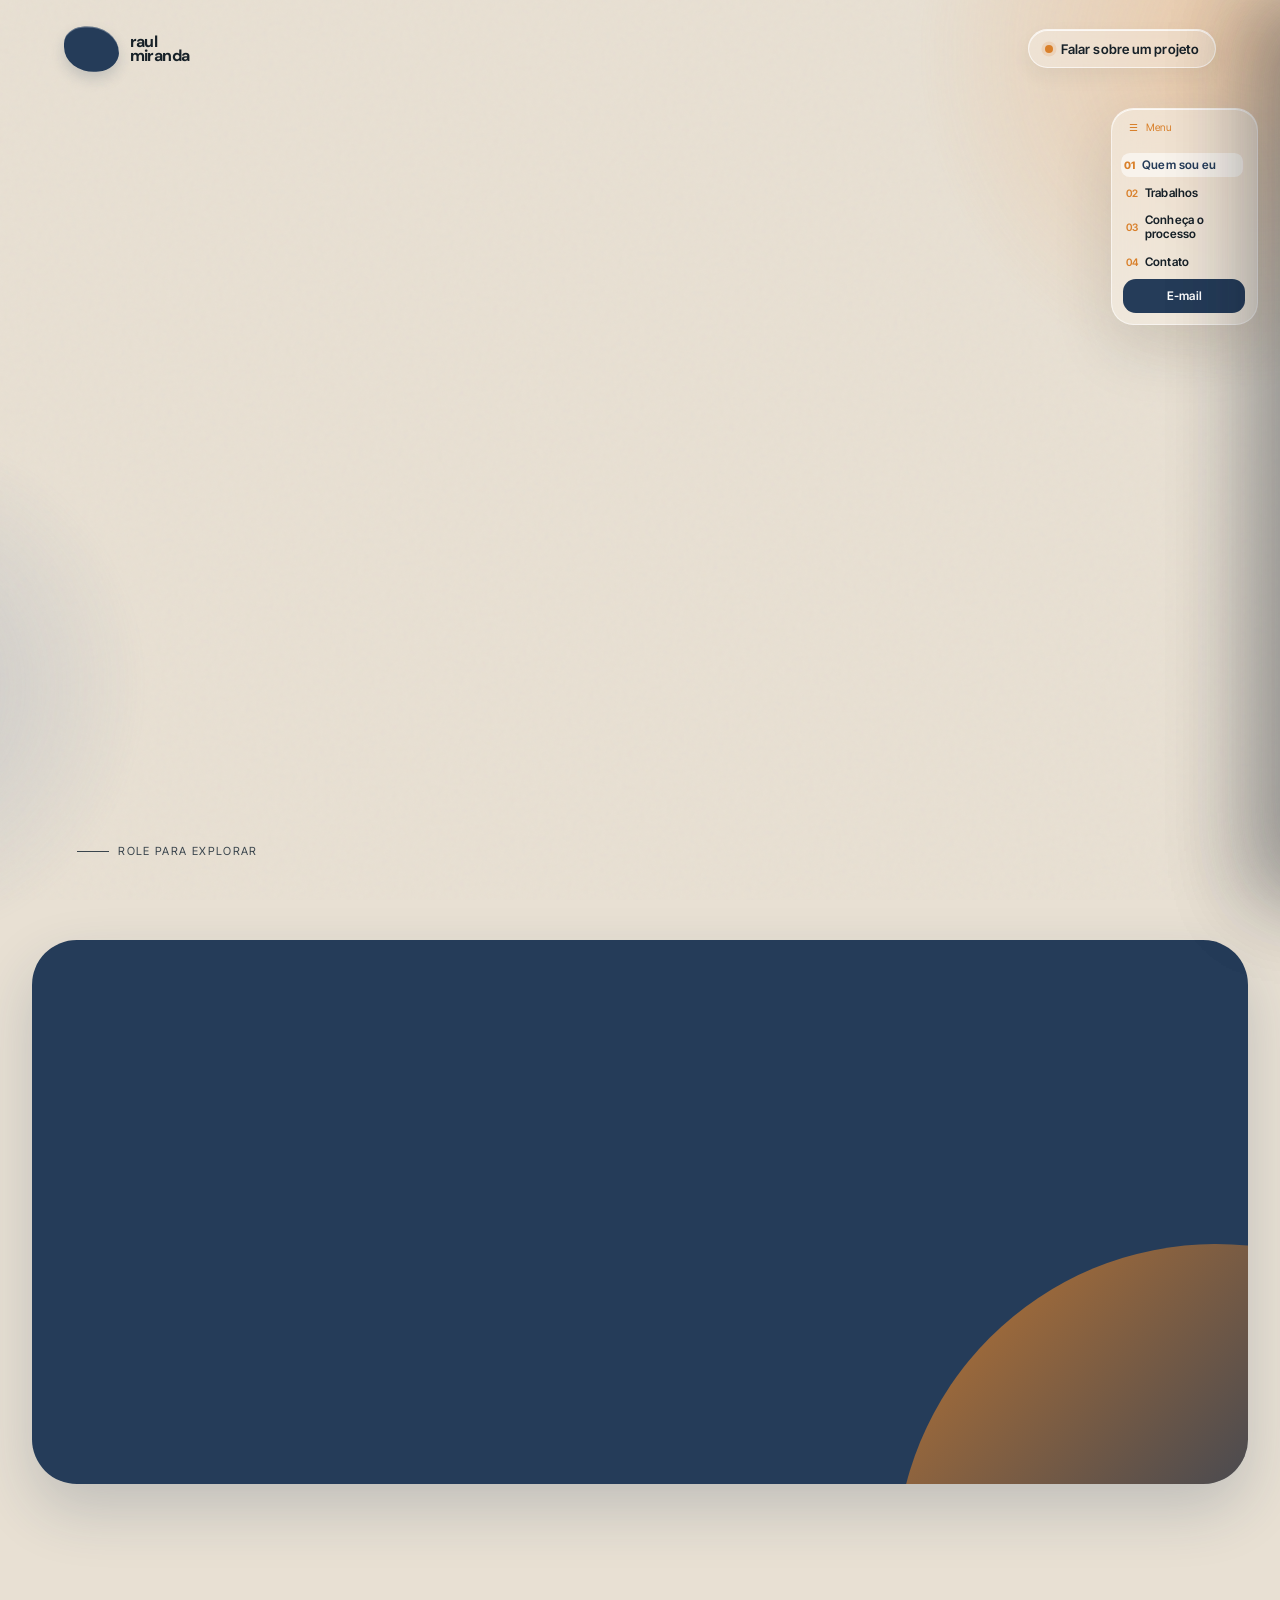
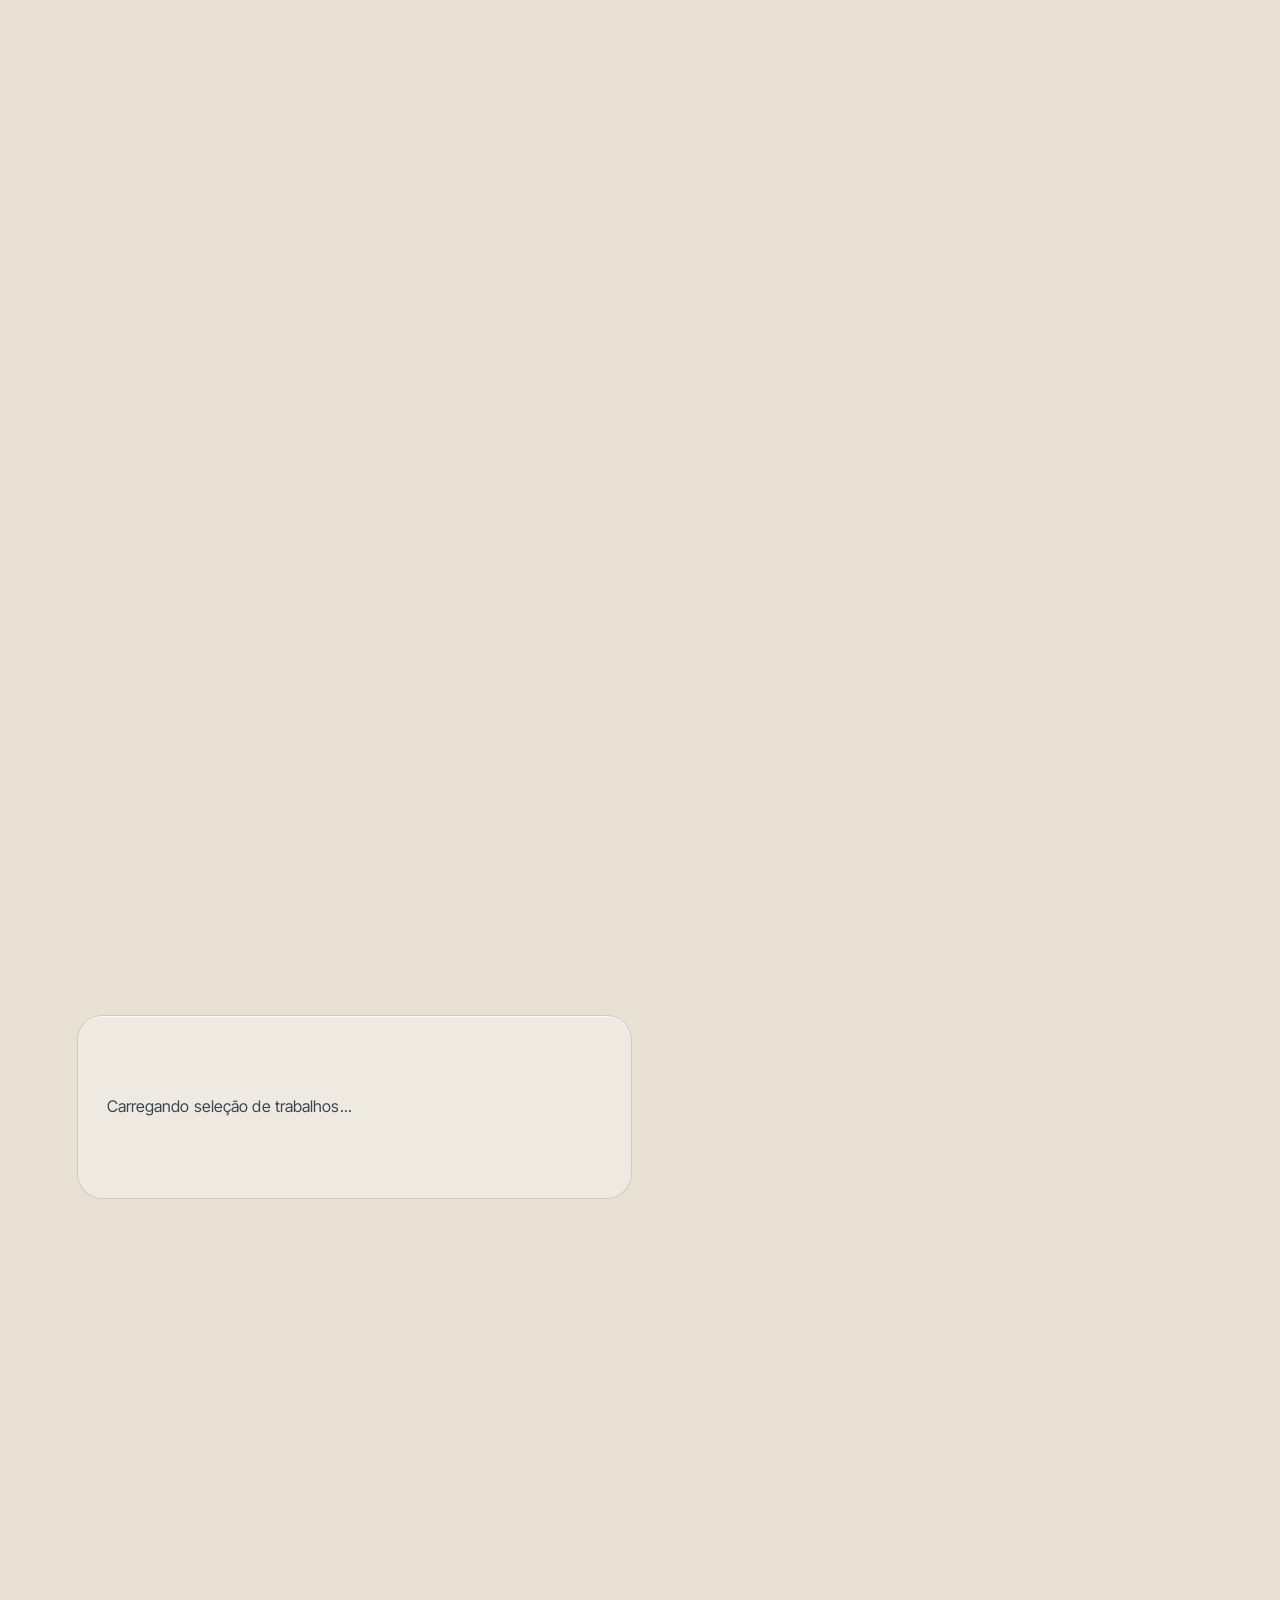
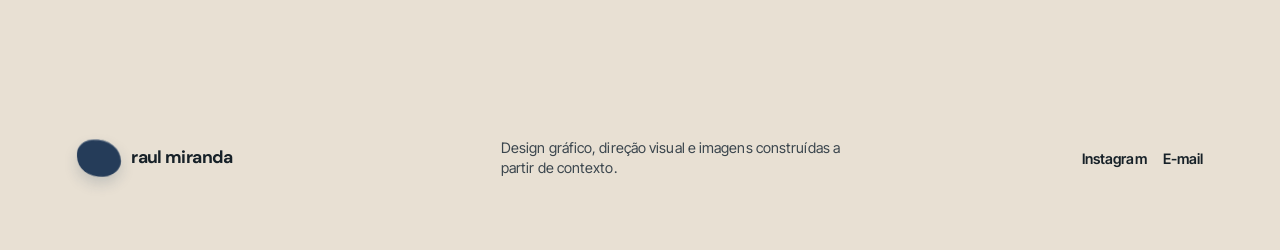
==== index.html @ 68834d2b "you smell it?" ====
<!doctype html>
<html lang="pt-BR">
  <!-- Horizonte Tátil: vidro fosco, assimetria editorial e movimento de câmera suave para aproximar o visitante do processo RMS. -->
  <head>
    <meta charset="UTF-8" />
    <meta name="viewport" content="width=device-width, initial-scale=1.0" />
    <meta name="description" content="Portfólio de Raul Miranda, designer gráfico com foco em direção visual, campanhas, social media e manipulação de imagem." />
    <meta name="theme-color" content="#e6ddcf" />
    <title>Raul Miranda, design que entra no jogo</title>
    <link rel="preconnect" href="https://fonts.googleapis.com" />
    <link rel="preconnect" href="https://fonts.gstatic.com" crossorigin />
    <link href="https://fonts.googleapis.com/css2?family=DM+Sans:opsz,wght@9..40,500;9..40,600;9..40,700&family=Inter+Tight:wght@400;500;600&display=swap" rel="stylesheet" />
    <script type="module" crossorigin src="./assets/portfolio-DMTnMQJ_.js"></script>
    <link rel="modulepreload" crossorigin href="./assets/supabase-client-DucwwNxx.js">
    <link rel="stylesheet" crossorigin href="./assets/portfolio-B3QQKJGs.css">
  </head>
  <body>
    <!-- Horizonte Tátil: vidro fosco, marca RMS oficial, apresentação editorial e uma câmera lateral que atravessa cada frente criativa. -->
    <a class="skip-link" href="#conteudo">Pular para o conteúdo</a>
    <div class="noise" aria-hidden="true"></div>
    <div class="page-orbit orbit-one" aria-hidden="true"></div>
    <div class="page-orbit orbit-two" aria-hidden="true"></div>

    <div class="site-frame">
      <header class="site-header" id="inicio">
        <a class="brand" href="#inicio" aria-label="Raul Miranda, ir para início">
          <span class="brand-mark" aria-hidden="true"><img alt="" /></span>
          <span class="brand-name">raul<br />miranda</span>
        </a>

        <a class="header-contact" href="https://wa.me/5548996877913?text=Ol%C3%A1%2C%20vi%20seu%20portf%C3%B3lio%20e%20fiquei%20interessado%20em%20conversar%20sobre%20um%20projeto." target="_blank" rel="noreferrer">
          <span class="contact-dot" aria-hidden="true"></span>
          Falar sobre um projeto
        </a>
      </header>

      <aside class="contact-rail" aria-label="Acompanhamento da página" data-rail-menu>
        <button class="rail-toggle" type="button" aria-expanded="true" aria-controls="rail-menu-content"><span aria-hidden="true">☰</span><span class="rail-toggle-label">Menu</span></button>
        <div class="rail-menu-content" id="rail-menu-content">
          <a class="is-active" href="#quem-sou" data-rail-link="quem-sou"><span>01</span> Quem sou eu</a>
          <a href="#trabalhos" data-rail-link="trabalhos"><span>02</span> Trabalhos</a>
          <a href="#processo" data-open-process data-rail-link="processo"><span>03</span> Conheça o processo</a>
          <a href="#contato" data-rail-link="contato"><span>04</span> Contato</a>
          <a class="rail-cta" href="mailto:raulmirandadesign@outlook.com">E-mail</a>
        </div>
      </aside>

      <main id="conteudo">
        <section class="hero section-shell" aria-labelledby="hero-title" data-public-section="hero">
          <div class="hero-copy" data-reveal>
            <p class="eyebrow"><span></span> designer gráfico · sc, brasil</p>
            <h1 id="hero-title">Design que<br /><em>entra</em> no jogo.</h1>
            <p class="hero-text">
              Eu estudo o universo de cada marca para criar peças que se adaptam ao que ela precisa dizer, sem perder cuidado com cada detalhe.
            </p>
            <div class="hero-actions">
              <a class="button button-primary" href="https://wa.me/5548996877913?text=Ol%C3%A1%2C%20vi%20seu%20portf%C3%B3lio%20e%20fiquei%20interessado%20em%20conversar%20sobre%20um%20projeto." target="_blank" rel="noreferrer">Começar uma conversa <span aria-hidden="true">↗</span></a>
              <a class="button button-ghost" href="#trabalhos">Ver trabalhos <span aria-hidden="true">↓</span></a>
            </div>
          </div>

          <div class="hero-visual" data-reveal>
            <div class="hero-halo" aria-hidden="true"></div>
            <div class="lens lens-large">
              <img alt="Composição gráfica de Raul Miranda Designer" />
              <div class="lens-sheen" aria-hidden="true"></div>
            </div>
            <div class="lens lens-mini lens-blue" aria-hidden="true"><img alt="" /></div>
            <div class="hero-caption glass-caption">
              <span>seleção 2026</span>
              <strong>Direção visual<br />e design gráfico</strong>
            </div>
          </div>

          <div class="hero-scroll" aria-hidden="true"><span></span> role para explorar</div>
        </section>

        <section class="manifesto" id="quem-sou" aria-label="Apresentação pessoal" data-public-section="about">
          <figure class="profile-portrait" data-reveal>
            <img alt="Retrato de Raul Miranda" />
            <figcaption>
              <img alt="" />
              <span>Raul Miranda<small>designer gráfico</small></span>
            </figcaption>
          </figure>
          <p data-reveal>Eu entro no universo de cada projeto antes de decidir como ele vai aparecer.</p>
          <div class="manifesto-note" data-reveal>
            <span>meu jeito de trabalhar</span>
            <strong>Flexível no caminho.<br />Detalhista na entrega.</strong>
          </div>
        </section>

        <section class="satisfaction-strip section-shell" aria-labelledby="satisfaction-title" data-reveal data-public-section="reviews">
          <div class="satisfaction-copy">
            <p class="eyebrow"><span></span> pesquisa de satisfação</p>
            <h2 id="satisfaction-title">O cuidado também aparece na experiência.</h2>
            <p id="satisfaction-intro">Indicadores agregados e avaliações resumidas, extraídos de respostas reais de clientes.</p>
          </div>
          <dl class="satisfaction-metrics">
            <div><dt>10</dt><dd>respostas de clientes</dd></div>
            <div><dt>4,9/5</dt><dd>média de avaliação</dd></div>
            <div><dt>9 de 10</dt><dd>notas máximas</dd></div>
            <div><dt>8 de 10</dt><dd>citaram criatividade</dd></div>
          </dl>
          <div class="satisfaction-reviews" id="satisfaction-reviews" aria-label="Avaliações reais resumidas">
            <article class="review-card">
              <div class="review-card-top"><strong>Thor</strong><span>5,0 <small>de 5</small></span></div>
              <p>Destacou criatividade e resultado, relatando que o processo foi tranquilo.</p>
            </article>
            <article class="review-card review-card-blue">
              <div class="review-card-top"><strong>Shirley</strong><span>5,0 <small>de 5</small></span></div>
              <p>Valorizou o resultado e destacou o atendimento e a comunicação fáceis.</p>
            </article>
            <article class="review-card review-card-orange">
              <div class="review-card-top"><strong>Marco</strong><span>5,0 <small>de 5</small></span></div>
              <p>Citou criatividade, agilidade e resultado, com expectativa superada.</p>
            </article>
            <article class="review-card">
              <div class="review-card-top"><strong>Victor</strong><span>5,0 <small>de 5</small></span></div>
              <p>Ressaltou criatividade, qualidade e atenção aos detalhes.</p>
            </article>
          </div>
        </section>

        <section class="work section-shell" id="trabalhos" aria-labelledby="work-title" data-public-section="work">
          <div class="section-heading" data-reveal>
            <p class="eyebrow"><span></span> trabalhos selecionados</p>
            <h2 id="work-title">Escolha uma frente.<br />Veja alguns trabalhos.</h2>
            <p>Em vez de um mural aleatório, cada grupo abre uma seleção curta de peças e caminhos visuais.</p>
          </div>

          <div class="category-list" aria-label="Categorias de trabalhos">
            <p class="category-state">Carregando seleção de trabalhos...</p>
          </div>
          <p class="work-footnote" data-reveal>As seleções vão crescer com novos projetos, mas sem transformar o portfólio em um depósito de arquivos.</p>
        </section>

        <section class="process-entry section-shell" id="processo" aria-labelledby="process-entry-title" data-reveal data-public-section="process">
          <div class="process-entry-orb" aria-hidden="true"></div>
          <div>
            <p class="eyebrow"><span></span> processo em movimento</p>
            <h2 id="process-entry-title">Veja como eu construo um projeto.</h2>
          </div>
          <div class="process-entry-action">
            <p>Da conversa inicial aos arquivos finais, em seis etapas que você pode acompanhar no seu ritmo.</p>
            <button class="button button-primary" type="button" data-open-process aria-controls="process-gallery">Abrir processo de criação <span aria-hidden="true">→</span></button>
            <span class="process-entry-hint"><span aria-hidden="true">↔</span> Arraste, use as setas ou escolha uma etapa</span>
          </div>
        </section>

        <section class="approach section-shell" id="como-trabalho" aria-labelledby="approach-title" data-public-section="approach">
          <div class="approach-copy" data-reveal>
            <p class="eyebrow"><span></span> jeito de trabalhar</p>
            <h2 id="approach-title">Eu entro para<br />entender.</h2>
            <p>
              Cada área tem um ritmo próprio. Eu começo entendendo o setor, o público e a visão da marca. Depois junto repertório, adaptação e meu jeito detalhista de construir.
            </p>
          </div>

          <ol class="process-list" data-reveal>
            <li><span>01</span><div><strong>Mapear o terreno</strong><p>Entendo objetivo, público, referências e o contexto em que a peça vai viver.</p></div></li>
            <li><span>02</span><div><strong>Encontrar o caminho</strong><p>Escolho uma direção visual que faça sentido para aquela marca, e não só para mim.</p></div></li>
            <li><span>03</span><div><strong>Refinar até funcionar</strong><p>Ajusto composição, informação e acabamento para a entrega ficar pronta para uso.</p></div></li>
          </ol>

          <div class="service-glass" data-reveal>
            <div class="service-glass-orb" aria-hidden="true"></div>
            <p>Posso entrar no projeto por diferentes portas.</p>
            <ul>
              <li>Identidade visual</li>
              <li>Artes para redes</li>
              <li>Campanhas</li>
              <li>Manipulação de imagem</li>
              <li>Peças promocionais</li>
            </ul>
          </div>
        </section>

        <section class="scratch-section section-shell" id="beneficio" aria-labelledby="scratch-title" data-public-section="scratch" hidden>
          <div class="scratch-copy" data-reveal>
            <p class="eyebrow"><span></span> frequência especial</p>
            <h2 id="scratch-title" data-scratch-heading>Raspe para revelar um benefício.</h2>
            <p data-scratch-instruction>Passe a moeda sobre o cartão e descubra uma condição especial para seu próximo projeto.</p>
          </div>
          <div class="scratch-machine" data-scratch-machine>
            <div class="scratch-ticket" data-scratch-ticket>
              <div class="scratch-ticket-edge" aria-hidden="true"></div>
              <div class="scratch-ticket-copy">
                <span class="scratch-ticket-kicker">cartão de frequência</span>
                <span class="scratch-ticket-year">2026</span>
                <p>Seu benefício para<br />colocar uma ideia em movimento.</p>
              </div>
              <div class="scratch-reward" aria-live="polite">
                <span class="scratch-reward-label">benefício desbloqueado</span>
                <strong data-scratch-benefit>Benefício especial configurável</strong>
                <code data-scratch-code hidden>FREQUENCIA</code>
              </div>
              <canvas class="scratch-canvas" data-scratch-canvas tabindex="0" aria-label="Área para raspar o cartão" aria-describedby="scratch-accessible-help"></canvas>
              <span class="scratch-coin" data-scratch-coin aria-hidden="true"><span>RMS</span></span>
            </div>
            <div class="scratch-actions">
              <p id="scratch-accessible-help">Arraste a moeda com o mouse ou o dedo. Cada passagem revela um pouco mais do cartão.</p>
              <button class="scratch-reveal-button" type="button" data-scratch-reveal>Revelar benefício</button>
              <a class="button button-primary scratch-redeem" data-scratch-redeem href="#" target="_blank" rel="noreferrer" hidden>Resgatar no WhatsApp <span aria-hidden="true">↗</span></a>
            </div>
          </div>
        </section>

        <section class="contact section-shell" id="contato" aria-labelledby="contact-title" data-public-section="contact">
          <div class="contact-panel" data-reveal>
            <div class="contact-sphere" aria-hidden="true"></div>
            <p class="eyebrow"><span></span> próximo projeto</p>
            <h2 id="contact-title">Tem algo que<br />precisa comunicar?</h2>
            <p>Me conta o básico. Eu estudo o contexto, entendo o que você precisa e te respondo com um caminho possível para o projeto.</p>
            <div class="contact-links">
              <a class="button button-dark" href="https://wa.me/5548996877913?text=Ol%C3%A1%2C%20vi%20seu%20portf%C3%B3lio%20e%20fiquei%20interessado%20em%20conversar%20sobre%20um%20projeto." target="_blank" rel="noreferrer">Chamar no WhatsApp <span aria-hidden="true">↗</span></a>
              <a class="text-link" href="mailto:raulmirandadesign@outlook.com">raulmirandadesign@outlook.com <span aria-hidden="true">↗</span></a>
            </div>
          </div>
        </section>
      </main>

      <footer class="site-footer">
        <a class="brand footer-brand" href="#inicio"><span class="brand-mark" aria-hidden="true"><img alt="" /></span><span class="brand-name">raul miranda</span></a>
        <p>Design gráfico, direção visual e imagens construídas a partir de contexto.</p>
        <div>
          <a href="https://instagram.com/raulmirandadesigner" target="_blank" rel="noreferrer">Instagram</a>
          <a href="mailto:raulmirandadesign@outlook.com">E-mail</a>
        </div>
      </footer>

      <nav class="mobile-nav" aria-label="Navegação móvel">
        <a href="#inicio">Início</a>
        <a href="#trabalhos">Trabalhos</a>
        <a class="mobile-contact" href="https://wa.me/5548996877913?text=Ol%C3%A1%2C%20vi%20seu%20portf%C3%B3lio%20e%20fiquei%20interessado%20em%20conversar%20sobre%20um%20projeto." target="_blank" rel="noreferrer">Contato ↗</a>
      </nav>
    </div>

    <aside class="process-gallery" id="process-gallery" aria-hidden="true" aria-labelledby="process-title">
      <div class="process-gallery-glow process-gallery-glow-one" aria-hidden="true"></div>
      <div class="process-gallery-glow process-gallery-glow-two" aria-hidden="true"></div>
      <div class="process-topbar">
        <button class="process-close" type="button" aria-label="Voltar ao portfólio"><span aria-hidden="true">←</span> Voltar</button>
        <span class="gallery-mark" aria-hidden="true"><img alt="" /></span>
      </div>
      <div class="process-gallery-content">
        <div class="process-intro">
          <div>
            <p class="eyebrow"><span></span> processo em movimento</p>
            <h2 id="process-title">Um projeto<br />por dentro.</h2>
          </div>
          <div class="process-intro-note">
            <p>Uma visão simples do caminho que levo da conversa inicial até os arquivos finais.</p>
            <span class="process-instruction"><span aria-hidden="true">↔</span> Arraste para acompanhar o processo</span>
          </div>
        </div>
        <div class="process-shell" data-process-carousel tabindex="0" role="region" aria-roledescription="carrossel" aria-labelledby="process-title">
          <p class="sr-only" data-process-status aria-live="polite">Carregando etapas do processo.</p>
          <div class="process-track" data-process-track></div>
          <div class="process-navigation" aria-label="Navegação entre as etapas">
            <div class="process-tabs" role="tablist" aria-label="Etapas do processo"></div>
            <div class="process-controls"><button type="button" class="process-arrow" data-process-direction="previous" aria-label="Ver etapa anterior">←</button><button type="button" class="process-arrow" data-process-direction="next" aria-label="Ver próxima etapa">→</button></div>
          </div>
        </div>
      </div>
    </aside>

    <aside class="project-gallery" id="project-gallery" aria-hidden="true" aria-labelledby="gallery-title">
      <div class="gallery-glow glow-one" aria-hidden="true"></div>
      <div class="gallery-glow glow-two" aria-hidden="true"></div>
      <div class="gallery-topbar">
        <button class="gallery-close" type="button" aria-label="Voltar ao portfólio"><span aria-hidden="true">←</span> Voltar</button>
        <span class="gallery-mark" aria-hidden="true"><img alt="" /></span>
      </div>
      <div class="gallery-content">
        <p class="eyebrow"><span></span> seleção de trabalhos</p>
        <h2 id="gallery-title">Trabalhos</h2>
        <p class="gallery-intro" id="gallery-intro"></p>
        <div class="gallery-grid" id="gallery-grid" aria-live="polite"></div>
        <a class="button button-primary gallery-contact" id="gallery-contact" href="#" target="_blank" rel="noreferrer">Falar sobre esse tipo de projeto <span aria-hidden="true">↗</span></a>
      </div>
    </aside>

    <section class="work-viewer" id="work-viewer" aria-hidden="true" aria-labelledby="viewer-title">
      <div class="viewer-backdrop" data-viewer-close></div>
      <div class="viewer-shell" role="dialog" aria-modal="true">
        <button class="viewer-close" type="button" data-viewer-close aria-label="Fechar visualização"><span aria-hidden="true">×</span> Fechar</button>
        <div class="viewer-media"><div class="viewer-series" id="viewer-series"></div></div>
        <div class="viewer-info">
          <div class="viewer-heading">
            <span id="viewer-label"></span>
            <h2 id="viewer-title"></h2>
          </div>
          <a class="button button-primary" id="viewer-contact" href="#" target="_blank" rel="noreferrer">Falar sobre este trabalho <span aria-hidden="true">↗</span></a>
        </div>
      </div>
    </section>

    <script src="./supabase-config.js?v=20260819-03"></script>
  </body>
</html>
---- assets/portfolio-B3QQKJGs.css ----
:root{--beige: #e8e0d3;--beige-light: #f7f3ec;--ink: #172128;--ink-soft: #3a454d;--blue: #627ca7;--blue-deep: #253c59;--orange: #d9802b;--orange-bright: #ee9140;--line: rgba(23, 33, 40, .16);--glass: rgba(255, 255, 255, .32);--shadow: 0 24px 60px rgba(34, 45, 53, .13);--ease-out: cubic-bezier(.23, 1, .32, 1);--ease-in-out: cubic-bezier(.77, 0, .175, 1)}*{box-sizing:border-box}html{scroll-behavior:smooth}body{margin:0;min-width:320px;color:var(--ink);background:var(--beige);font-family:Inter Tight,sans-serif;letter-spacing:.006em;overflow-x:hidden}body.gallery-open,body.viewer-open,body.process-open{overflow:hidden}a{color:inherit;text-decoration:none}button{font:inherit}button,a{-webkit-tap-highlight-color:transparent}button:focus-visible,a:focus-visible{outline:3px solid var(--orange);outline-offset:4px}.site-frame{min-width:100%;transition:transform .68s var(--ease-out);will-change:transform}body.gallery-open .site-frame,body.process-open .site-frame{transform:translate3d(-100vw,0,0)}.skip-link{position:fixed;z-index:100;left:1rem;top:-4rem;padding:.8rem 1rem;border-radius:999px;color:#fff;background:var(--ink);transition:top .18s var(--ease-out)}.skip-link:focus{top:1rem}.noise{position:fixed;z-index:-1;inset:0;opacity:.12;pointer-events:none;background-image:url("data:image/svg+xml,%3Csvg viewBox='0 0 200 200' xmlns='http://www.w3.org/2000/svg'%3E%3Cfilter id='n'%3E%3CfeTurbulence type='fractalNoise' baseFrequency='.8' numOctaves='3' stitchTiles='stitch'/%3E%3C/filter%3E%3Crect width='100%25' height='100%25' filter='url(%23n)' opacity='.26'/%3E%3C/svg%3E")}.page-orbit{position:fixed;z-index:-2;border-radius:50%;filter:blur(2px);pointer-events:none}.orbit-one{width:58vw;height:58vw;top:-25vw;right:-27vw;background:radial-gradient(circle,rgba(238,145,64,.3),transparent 64%)}.orbit-two{width:44vw;height:44vw;top:45%;left:-31vw;background:radial-gradient(circle,rgba(98,124,167,.25),transparent 66%)}.site-header{display:flex;align-items:center;justify-content:space-between;max-width:1500px;padding:1.6rem 5vw 0;margin:0 auto}.brand{display:inline-flex;align-items:center;gap:.65rem;line-height:.87;text-transform:lowercase}.brand-mark{display:grid;width:3.45rem;height:2.9rem;place-items:center;overflow:hidden;border-radius:34% 64% 38% 60%;background:var(--blue-deep);transform:skewY(-4deg);box-shadow:inset 0 1px #ffffff4d,0 7px 14px #233c592e}.brand-mark img{display:block;width:2.7rem;max-height:2rem;object-fit:contain;transform:skewY(4deg)}.brand-name{font-family:DM Sans,sans-serif;font-size:1rem;font-weight:700;letter-spacing:-.035em}.header-contact{display:inline-flex;gap:.5rem;align-items:center;padding:.65rem 1rem;border:1px solid rgba(255,255,255,.64);border-radius:999px;background:#ffffff4a;box-shadow:0 8px 20px #242c2d0f,inset 0 1px #fffc;font-size:.83rem;font-weight:600;-webkit-backdrop-filter:blur(14px);backdrop-filter:blur(14px);transition:transform .18s var(--ease-out),background .18s var(--ease-out)}.header-contact:hover{background:#ffffff8f;transform:translateY(-2px)}.contact-dot{width:.5rem;height:.5rem;border-radius:99px;background:var(--orange);box-shadow:0 0 0 .22rem #d9802b26}.contact-rail{position:fixed;z-index:8;right:clamp(.8rem,1.75vw,1.8rem);top:clamp(5.7rem,12vh,7.4rem);display:grid;gap:.75rem;width:9.15rem;padding:.7rem;border:1px solid rgba(255,255,255,.56);border-radius:1.4rem;background:#f7f3ec80;box-shadow:var(--shadow),inset 0 1px #fffc;-webkit-backdrop-filter:blur(18px);backdrop-filter:blur(18px)}.contact-rail a{display:flex;align-items:center;gap:.45rem;padding:.3rem .15rem;border-radius:.55rem;font-size:.74rem;font-weight:600;transition:color .16s ease,background .16s ease,transform .16s var(--ease-out)}.contact-rail a:hover{color:var(--orange)}.contact-rail a.is-active{color:var(--blue-deep);background:#ffffff94;transform:translate(-.12rem)}.contact-rail a.is-active span{color:var(--orange);font-weight:800}.contact-rail span{color:var(--orange);font-size:.64rem}.contact-rail .rail-cta{justify-content:center;margin-top:.1rem;padding:.62rem .4rem;border-radius:.8rem;background:var(--blue-deep);color:#fff}.section-shell{width:min(1270px,calc(100% - 12vw));margin:0 auto}.hero{position:relative;display:grid;grid-template-columns:1.03fr .97fr;align-items:center;min-height:calc(100svh - 6rem);padding:5.4rem 0 4rem}.eyebrow{display:flex;align-items:center;gap:.55rem;margin:0 0 1.15rem;color:var(--blue-deep);font-size:.74rem;font-weight:600;letter-spacing:.095em;text-transform:uppercase}.eyebrow>span:first-child{display:inline-block;width:1.9rem;height:1px;background:currentColor}h1,h2{margin:0;font-family:DM Sans,sans-serif;letter-spacing:-.048em;line-height:.98}h1{max-width:11ch;font-size:clamp(4rem,7.5vw,8.3rem);font-weight:700}h1 em{color:var(--orange);font-style:normal}.hero-text{max-width:31rem;margin:1.8rem 0 2rem;color:var(--ink-soft);font-size:clamp(1.08rem,1.4vw,1.25rem);line-height:1.52}.hero-actions,.contact-links{display:flex;flex-wrap:wrap;align-items:center;gap:.8rem}.button{display:inline-flex;align-items:center;justify-content:center;gap:.7rem;min-height:3rem;padding:.85rem 1.1rem;border:0;border-radius:1rem;font-weight:600;cursor:pointer;transition:transform .16s var(--ease-out),box-shadow .16s var(--ease-out),background .16s var(--ease-out)}.button:active{transform:scale(.97)}.button-primary{color:#fff;background:var(--orange);box-shadow:0 12px 24px #d9802b40}.button-primary:hover{box-shadow:0 16px 28px #d9802b57;transform:translateY(-2px)}.button-ghost{border:1px solid var(--line);background:#ffffff3d}.button-ghost:hover{background:#ffffff8c}.hero-visual{position:relative;display:grid;place-items:center;min-height:37rem}.hero-halo{position:absolute;width:27rem;height:27rem;border-radius:50%;background:conic-gradient(from 215deg,#d9802b,#e7cbbb,#627ca7,#d9802b);filter:blur(1px);opacity:.72;transform:rotate(-15deg)}.lens{position:relative;overflow:hidden;border:1px solid rgba(255,255,255,.7);background:#fff3;box-shadow:inset 0 1px #ffffffe6,0 28px 50px #1d283030;-webkit-backdrop-filter:blur(12px);backdrop-filter:blur(12px)}.lens-large{width:min(31vw,25rem);aspect-ratio:.73;border-radius:38% 62% 42% 58%/51% 39% 61% 49%;transform:rotate(6deg)}.lens-large img{width:100%;height:100%;display:block;object-fit:contain;mix-blend-mode:multiply;opacity:.93;transform:none}.lens-sheen{position:absolute;inset:0;background:linear-gradient(118deg,rgba(255,255,255,.6),transparent 23%,transparent 65%,rgba(255,255,255,.24))}.lens-mini{position:absolute;display:grid;place-items:center;width:6.8rem;height:6.8rem;border-radius:37% 63% 52% 48%;transform:rotate(-13deg)}.lens-mini img{width:3.6rem;max-height:2.7rem;object-fit:contain;transform:rotate(13deg)}.lens-blue{right:2%;bottom:11%;background:#253c59c2}.hero-caption{position:absolute;right:0;bottom:2%;z-index:2;display:grid;gap:.3rem;padding:.9rem 1rem;border:1px solid rgba(255,255,255,.7);border-radius:1rem;background:#f7f3ec7a;box-shadow:var(--shadow),inset 0 1px #fffc;-webkit-backdrop-filter:blur(16px);backdrop-filter:blur(16px)}.hero-caption span{color:var(--blue-deep);font-size:.67rem;font-weight:700;letter-spacing:.1em;text-transform:uppercase}.hero-caption strong{font-family:DM Sans;font-size:.95rem;letter-spacing:-.02em;line-height:1.15}.hero-scroll{position:absolute;left:0;bottom:1.1rem;display:flex;align-items:center;gap:.6rem;color:var(--ink-soft);font-size:.7rem;text-transform:uppercase;letter-spacing:.12em}.hero-scroll span{width:2rem;height:1px;background:var(--ink-soft)}.manifesto{position:relative;display:grid;grid-template-columns:.72fr 1fr .55fr;gap:clamp(1.5rem,5vw,5rem);align-items:center;width:min(1460px,calc(100% - 5vw));min-height:34rem;padding:4rem 7vw;margin:4rem auto 9rem;overflow:hidden;border-radius:2.8rem;color:var(--beige-light);background:var(--blue-deep);box-shadow:0 26px 60px #253c5933}.manifesto:before{content:"";position:absolute;width:40rem;height:40rem;right:-18rem;bottom:-25rem;border-radius:50%;background:linear-gradient(135deg,var(--orange),transparent 61%);opacity:.85}.profile-portrait{position:relative;z-index:1;align-self:stretch;min-height:24rem;margin:0;overflow:hidden;border:1px solid rgba(255,255,255,.34);border-radius:1.65rem;background:#ece6db;box-shadow:inset 0 1px #ffffff8c,0 16px 34px #070f1a33}.profile-portrait>img{display:block;width:100%;height:100%;object-fit:contain;object-position:center}.profile-portrait:after{content:"";position:absolute;inset:42% 0 0;background:linear-gradient(transparent,#101f2fc7);pointer-events:none}.profile-portrait figcaption{position:absolute;z-index:1;right:1rem;bottom:1rem;left:1rem;display:flex;align-items:center;gap:.6rem;color:#fff;font-family:DM Sans;font-size:.94rem;font-weight:700;line-height:1.05}.profile-portrait figcaption img{width:2.65rem;max-height:1.9rem;object-fit:contain}.profile-portrait figcaption small{display:block;margin-top:.2rem;color:#ffffffb3;font-family:Inter Tight;font-size:.67rem;font-weight:600;letter-spacing:.08em;text-transform:uppercase}.manifesto>p{position:relative;max-width:19ch;margin:0;font-family:DM Sans;font-size:clamp(2.1rem,3.7vw,4.15rem);font-weight:600;letter-spacing:-.045em;line-height:1.03}.manifesto-note{position:relative;display:grid;gap:.65rem;align-self:end;padding:1.15rem;border:1px solid rgba(255,255,255,.25);border-radius:1.2rem;background:#ffffff17;-webkit-backdrop-filter:blur(8px);backdrop-filter:blur(8px)}.manifesto-note span{color:#ffffffa6;font-size:.72rem;text-transform:uppercase;letter-spacing:.1em}.manifesto-note strong{font-size:1rem;line-height:1.3}.satisfaction-strip{display:grid;grid-template-columns:minmax(0,.86fr) minmax(0,1.14fr);gap:clamp(2rem,6vw,7rem);align-items:end;padding:0 0 9rem}.satisfaction-copy h2{max-width:11ch;font-size:clamp(2.5rem,4.6vw,4.75rem);font-weight:700}.satisfaction-copy>p:not(.eyebrow){max-width:28rem;margin:1.2rem 0 0;color:var(--ink-soft);font-size:1.03rem;line-height:1.5}.satisfaction-metrics{display:grid;grid-template-columns:repeat(2,minmax(0,1fr));gap:.8rem;margin:0}.satisfaction-metrics>div{min-height:9.5rem;padding:1.25rem 1.35rem;border:1px solid rgba(255,255,255,.7);border-radius:1.35rem;background:#ffffff4d;box-shadow:0 14px 28px #1c293212,inset 0 1px #ffffffd1}.satisfaction-metrics>div:nth-child(2){background:var(--blue-deep);color:var(--beige-light);transform:translateY(-1.1rem)}.satisfaction-metrics>div:nth-child(3){background:var(--orange)}.satisfaction-metrics dt{font-family:DM Sans;font-size:clamp(2.2rem,3.5vw,3.5rem);font-weight:700;letter-spacing:-.055em;line-height:1}.satisfaction-metrics dd{max-width:11ch;margin:.7rem 0 0;color:var(--ink-soft);font-size:.8rem;font-weight:600;line-height:1.22}.satisfaction-metrics>div:nth-child(2) dd{color:#ffffffb8}.satisfaction-reviews{grid-column:1/-1;display:grid;grid-template-columns:repeat(4,minmax(0,1fr));gap:.8rem;margin-top:.6rem}.review-card{min-height:10.5rem;padding:1.1rem 1.2rem;border:1px solid rgba(255,255,255,.7);border-radius:1.25rem;background:#ffffff47;box-shadow:0 14px 28px #1c29320f,inset 0 1px #ffffffd1}.review-card-top{display:flex;align-items:baseline;justify-content:space-between;gap:.75rem}.review-card-top strong{font-family:DM Sans;font-size:1.2rem;letter-spacing:-.03em}.review-card-top>span{color:var(--orange);font-size:.82rem;font-weight:700}.review-card-top small{color:var(--ink-soft);font-size:.66rem;font-weight:600}.review-card p{margin:1.15rem 0 0;color:var(--ink-soft);font-size:.92rem;line-height:1.42}.review-card-blue{color:var(--beige-light);background:var(--blue-deep)}.review-card-blue p,.review-card-blue .review-card-top small{color:#ffffffbd}.review-card-orange{background:var(--orange)}.review-card-orange .review-card-top>span{color:var(--ink)}.review-card-orange .review-card-top small,.review-card-orange p{color:#172128c7}.work{padding:2rem 0 9rem}.section-heading{display:grid;grid-template-columns:1fr .66fr;gap:2rem;margin-bottom:3rem}.section-heading .eyebrow{grid-column:1/-1;margin-bottom:0}.section-heading h2,.approach h2,.contact h2{font-size:clamp(3.2rem,5.8vw,6rem);font-weight:700}.section-heading>p:not(.eyebrow){max-width:27rem;align-self:end;margin:0;color:var(--ink-soft);font-size:1.1rem;line-height:1.5}.category-list{display:grid;grid-auto-flow:row;grid-template-columns:repeat(2,minmax(0,1fr));grid-auto-rows:minmax(11.5rem,auto);gap:1rem}.category-state{display:flex;align-items:center;min-height:11.5rem;margin:0;padding:1.7rem 1.8rem;border:1px solid rgba(37,60,89,.18);border-radius:1.6rem;color:var(--ink-soft);background:#ffffff52;box-shadow:inset 0 1px #ffffffc7;font-size:1rem;line-height:1.45}.category-card{position:relative;display:grid;grid-template-columns:auto 1fr auto;grid-template-areas:"number name arrow" "number detail arrow";align-items:center;gap:.3rem 1rem;min-height:11.5rem;height:100%;padding:1.7rem 1.8rem;overflow:hidden;border:1px solid transparent;border-radius:1.6rem;cursor:pointer;text-align:left;transition:transform .24s var(--ease-out),box-shadow .24s var(--ease-out),background .24s var(--ease-out)}.category-card:before{content:"";position:absolute;width:10rem;height:10rem;right:-4rem;bottom:-6rem;border:1px solid currentColor;border-radius:50%;opacity:.16;transition:transform .36s var(--ease-out)}.category-card:hover{transform:translateY(-5px);box-shadow:0 20px 30px #232f3821}.category-card:hover:before{transform:scale(1.25) translate(-.5rem,-.5rem)}.category-number{grid-area:number;align-self:start;color:currentColor;font-size:.72rem;font-weight:700;letter-spacing:.08em}.category-name{grid-area:name;position:relative;font-family:DM Sans;font-size:clamp(1.7rem,2.6vw,2.7rem);font-weight:700;letter-spacing:-.035em;line-height:1}.category-detail{grid-area:detail;position:relative;color:inherit;font-size:.95rem;line-height:1.35;opacity:.78}.category-arrow{grid-area:arrow;position:relative;display:grid;width:2.5rem;height:2.5rem;place-items:center;border:1px solid currentColor;border-radius:50%;font-size:1.15rem;transition:transform .24s var(--ease-out)}.category-card:hover .category-arrow{transform:rotate(45deg)}.category-dark{color:var(--beige-light);background:var(--ink)}.category-orange{color:var(--ink);background:var(--orange)}.category-outline{color:var(--ink);border-color:var(--line);background:#f7f3ec6b;box-shadow:inset 0 1px #ffffffbf}.category-wide{grid-column:auto}.work-footnote{margin:1.3rem 0 0;color:var(--ink-soft);font-size:.92rem;line-height:1.4}.process-entry{position:relative;display:grid;grid-template-columns:minmax(0,1fr) minmax(18rem,.62fr);gap:2rem 5vw;align-items:end;margin-bottom:8.5rem;padding:clamp(2rem,5vw,4.4rem);overflow:hidden;border:1px solid rgba(255,255,255,.72);border-radius:2.1rem;background:#ffffff4d;box-shadow:var(--shadow),inset 0 1px #ffffffd1}.process-entry>*:not(.process-entry-orb){position:relative;z-index:1}.process-entry h2{max-width:10ch;font-size:clamp(3.2rem,5.8vw,6rem);font-weight:700}.process-entry-action{max-width:27rem}.process-entry-action>p{margin:0 0 1.35rem;color:var(--ink-soft);font-size:1.08rem;line-height:1.5}.process-entry-hint{display:inline-flex;align-items:center;gap:.48rem;margin-top:1rem;color:var(--blue-deep);font-size:.77rem;font-weight:700}.process-entry-hint span{color:var(--orange);font-size:1.05rem}.process-entry-orb{position:absolute;width:24rem;height:24rem;right:-9rem;top:-10rem;border:1px solid rgba(37,60,89,.2);border-radius:48% 52% 66% 34%;background:radial-gradient(circle at 35% 35%,rgba(255,255,255,.9),rgba(238,145,64,.7) 27%,rgba(98,124,167,.35) 58%,transparent 70%);filter:blur(1px);transform:rotate(-18deg)}.process-intro{display:grid;grid-template-columns:minmax(0,1fr) minmax(18rem,.58fr);gap:2rem 5vw;align-items:end;margin-bottom:2.7rem}.process-intro h2{max-width:10ch;font-size:clamp(3.2rem,5.8vw,6rem);font-weight:700}.process-intro-note{max-width:27rem;padding-bottom:.3rem}.process-intro-note>p{margin:0;color:var(--ink-soft);font-size:1.08rem;line-height:1.5}.process-instruction{display:inline-flex;align-items:center;gap:.55rem;margin-top:1.2rem;padding:.56rem .76rem;border:1px solid rgba(37,60,89,.16);border-radius:999px;color:var(--blue-deep);background:#ffffff4d;box-shadow:inset 0 1px #ffffffb8;font-size:.78rem;font-weight:700}.process-instruction>span{color:var(--orange);font-size:1.05rem}.process-shell{overflow:hidden;border:1px solid rgba(255,255,255,.72);border-radius:2.15rem;background:#ffffff4a;box-shadow:var(--shadow),inset 0 1px #ffffffd1}.process-shell:focus-visible{outline:3px solid var(--orange);outline-offset:5px}.process-track{display:flex;touch-action:pan-y;-webkit-user-select:none;user-select:none;will-change:transform;transition:transform .52s var(--ease-out)}.process-track.is-dragging{cursor:grabbing;transition:none}.process-stage{display:grid;grid-template-columns:minmax(0,1.17fr) minmax(17rem,.83fr);flex:0 0 100%;gap:clamp(1.6rem,4vw,4rem);align-items:center;min-height:30rem;padding:clamp(1.15rem,3vw,2.4rem)}.process-image{position:relative;min-height:23rem;margin:0;overflow:hidden;border:1px solid rgba(255,255,255,.72);border-radius:1.55rem;background:var(--blue-deep);box-shadow:inset 0 1px #ffffff80,0 17px 28px #15232d21}.process-image img{display:block;width:100%;height:100%;position:absolute;inset:0;object-fit:cover;pointer-events:none;-webkit-user-drag:none}.process-image:after{content:"";position:absolute;inset:0;background:linear-gradient(112deg,rgba(255,255,255,.14),transparent 28%,transparent 67%,rgba(255,255,255,.09));pointer-events:none}.process-image figcaption{position:absolute;z-index:1;top:.9rem;left:.9rem;padding:.42rem .58rem;border:1px solid rgba(255,255,255,.46);border-radius:999px;color:#fff;background:#101f2f7a;font-size:.65rem;font-weight:700;letter-spacing:.07em;text-transform:uppercase;-webkit-backdrop-filter:blur(10px);backdrop-filter:blur(10px)}.process-stage-copy{max-width:24rem}.process-stage-number{display:block;margin-bottom:1.1rem;color:var(--orange);font-size:.76rem;font-weight:700;letter-spacing:.12em}.process-stage-number small{margin-left:.2rem;color:var(--ink-soft);font-size:.68rem}.process-stage-copy h3{margin:0;font-family:DM Sans;font-size:clamp(2.35rem,4vw,4.3rem);font-weight:700;letter-spacing:-.052em;line-height:.97}.process-stage-copy p{margin:1.25rem 0 0;color:var(--ink-soft);font-size:1.08rem;line-height:1.52}.process-gallery .process-image{opacity:.26;transform:translate3d(3.2rem,0,0) rotate(1.8deg) scale(.97);transition:opacity .34s var(--ease-out),transform .58s var(--ease-out)}.process-gallery .process-stage-copy{opacity:0;transform:translate3d(1.5rem,.6rem,0);transition:opacity .3s var(--ease-out),transform .38s var(--ease-out)}.process-gallery .process-stage.is-active .process-image{opacity:1;transform:translateZ(0) rotate(0) scale(1)}.process-gallery .process-stage.is-active .process-stage-copy{opacity:1;transform:translateZ(0);transition-delay:.08s}.process-navigation{display:flex;align-items:stretch;justify-content:space-between;gap:1rem;border-top:1px solid rgba(23,33,40,.12)}.process-tabs{display:grid;grid-template-columns:repeat(6,minmax(0,1fr));flex:1}.process-tabs button{display:flex;flex-direction:column;gap:.25rem;min-height:4.8rem;padding:.85rem .72rem;border:0;border-right:1px solid rgba(23,33,40,.1);color:var(--ink-soft);background:transparent;cursor:pointer;font-size:.78rem;font-weight:600;text-align:left;transition:color .18s var(--ease-out),background .18s var(--ease-out)}.process-tabs button:last-child{border-right:0}.process-tabs button span{color:var(--orange);font-size:.64rem;font-weight:700;letter-spacing:.08em}.process-tabs button:hover,.process-tabs button.is-active{color:var(--blue-deep);background:#ffffff6b}.process-tabs button.is-active{box-shadow:inset 0 -3px var(--orange)}.process-controls{display:flex;align-items:center;gap:.45rem;padding:.6rem .75rem .6rem 0}.process-arrow{display:grid;width:2.7rem;height:2.7rem;place-items:center;border:1px solid rgba(37,60,89,.18);border-radius:50%;color:var(--blue-deep);background:#ffffff5c;cursor:pointer;font-size:1.08rem;transition:transform .16s var(--ease-out),color .16s var(--ease-out),background .16s var(--ease-out)}.process-arrow:hover{color:#fff;background:var(--blue-deep);transform:translate(2px)}.process-arrow:first-child:hover{transform:translate(-2px)}.sr-only{position:absolute;width:1px;height:1px;padding:0;margin:-1px;overflow:hidden;clip:rect(0,0,0,0);white-space:nowrap;border:0}.approach{display:grid;grid-template-columns:1fr 1fr;gap:5rem 7vw;padding:7rem 0 8rem}.approach-copy>p:not(.eyebrow){max-width:32rem;margin:1.4rem 0 0;color:var(--ink-soft);font-size:1.1rem;line-height:1.52}.process-list{display:grid;gap:1.3rem;margin:0;padding:0;list-style:none}.process-list li{display:grid;grid-template-columns:2.5rem 1fr;gap:.75rem;padding:0 0 1.3rem;border-bottom:1px solid var(--line)}.process-list li>span{color:var(--orange);font-size:.75rem;font-weight:700}.process-list strong{font-family:DM Sans;font-size:1.32rem;letter-spacing:-.025em}.process-list p{margin:.35rem 0 0;color:var(--ink-soft);line-height:1.48}.service-glass{position:relative;grid-column:1/-1;display:grid;grid-template-columns:.7fr 1.3fr;gap:2rem;padding:2rem 2.4rem;overflow:hidden;border:1px solid rgba(255,255,255,.75);border-radius:1.65rem;background:#ffffff52;box-shadow:var(--shadow),inset 0 1px #ffffffd9;-webkit-backdrop-filter:blur(16px);backdrop-filter:blur(16px)}.service-glass-orb{position:absolute;top:-5rem;right:16%;width:13rem;height:13rem;border-radius:50%;background:radial-gradient(circle at 35% 35%,#f8b16f,var(--orange) 45%,rgba(217,128,43,.1) 72%);opacity:.7;filter:blur(3px)}.service-glass p{position:relative;max-width:14rem;margin:0;font-family:DM Sans;font-size:1.4rem;font-weight:600;letter-spacing:-.025em;line-height:1.15}.service-glass ul{position:relative;display:flex;flex-wrap:wrap;gap:.55rem;align-content:center;margin:0;padding:0;list-style:none}.service-glass li{padding:.58rem .75rem;border:1px solid rgba(37,60,89,.16);border-radius:999px;color:var(--blue-deep);background:#ffffff52;font-size:.92rem;font-weight:600}.contact{padding:1rem 0 7rem}.contact-panel{position:relative;padding:clamp(2.5rem,6vw,6rem);overflow:hidden;border-radius:2.5rem;color:var(--beige-light);background:linear-gradient(135deg,#20354f,#304c70 57%,#d9802b 190%);box-shadow:0 28px 55px #253c592e}.contact-panel .eyebrow{color:#f2c59c}.contact-panel h2{position:relative;max-width:12ch}.contact-panel>p:not(.eyebrow){position:relative;max-width:31rem;margin:1.4rem 0 2rem;color:#fffc;font-size:1.12rem;line-height:1.5}.button-dark{position:relative;color:var(--blue-deep);background:var(--beige-light)}.button-dark:hover{transform:translateY(-2px);box-shadow:0 10px 25px #00000029}.text-link{position:relative;padding:.65rem .1rem;border-bottom:1px solid rgba(255,255,255,.55);color:#fff;font-weight:600}.contact-sphere{position:absolute;width:38rem;height:38rem;top:-15rem;right:-11rem;border:1px solid rgba(255,255,255,.35);border-radius:46% 54% 56% 44%;background:radial-gradient(circle at 35% 30%,#fff9,#da88408c 27%,#253c5929 68%);box-shadow:inset 22px 20px 25px #ffffff1f;transform:rotate(22deg)}.site-footer{display:grid;grid-template-columns:1fr 1.4fr auto;align-items:center;gap:2rem;width:min(1270px,calc(100% - 12vw));padding:0 0 4.5rem;margin:0 auto}.footer-brand .brand-mark{width:2.75rem;height:2.35rem}.footer-brand .brand-mark img{width:2.15rem;max-height:1.55rem}.footer-brand .brand-name{font-size:1.1rem}.site-footer p{max-width:23rem;margin:0;color:var(--ink-soft);font-size:.9rem;line-height:1.4}.site-footer>div{display:flex;gap:1rem;font-size:.9rem;font-weight:600}.site-footer>div a:hover{color:var(--orange)}.mobile-nav{display:none}.process-gallery{position:fixed;z-index:40;top:0;right:0;display:grid;grid-template-columns:minmax(0,1fr);grid-template-rows:auto 1fr;width:100vw;height:100dvh;overflow-x:clip;overflow-y:auto;color:var(--ink);background:#f2ece2f7;border-left:1px solid rgba(255,255,255,.78);box-shadow:-28px 0 80px #131f293d,inset 1px 0 #fffc;-webkit-backdrop-filter:blur(24px);backdrop-filter:blur(24px);transform:translate3d(100vw,0,0);transition:transform .68s var(--ease-out);will-change:transform}.process-gallery.is-open{transform:translate(0)}.process-gallery-glow{position:absolute;border-radius:50%;pointer-events:none;filter:blur(2px)}.process-gallery-glow-one{width:30rem;height:30rem;top:-15rem;right:-7rem;background:radial-gradient(circle,rgba(238,145,64,.5),transparent 67%)}.process-gallery-glow-two{width:25rem;height:25rem;bottom:-13rem;left:-9rem;background:radial-gradient(circle,rgba(98,124,167,.36),transparent 68%)}.process-topbar{grid-column:1;grid-row:1;position:sticky;z-index:2;top:0;display:flex;align-items:center;justify-content:space-between;padding:1.25rem clamp(1.4rem,4vw,3.5rem);border-bottom:1px solid rgba(23,33,40,.1);background:#f7f3ec8c;-webkit-backdrop-filter:blur(14px);backdrop-filter:blur(14px)}.process-close{display:inline-flex;align-items:center;gap:.55rem;padding:.55rem .76rem;border:1px solid rgba(23,33,40,.14);border-radius:999px;color:var(--ink);background:#ffffff54;font-size:.85rem;font-weight:600;cursor:pointer;transition:transform .16s var(--ease-out),background .16s var(--ease-out)}.process-close:hover{background:#ffffffb8;transform:translate(-2px)}.process-gallery-content{grid-column:1;grid-row:2;justify-self:center;align-self:start;position:relative;width:min(100% - 2.8rem,74rem);padding:clamp(2.2rem,5vw,4.5rem) 0 4rem;margin:0}.process-gallery .process-intro{margin-bottom:2.7rem}.process-gallery .process-shell{background:#ffffff52}.project-gallery{position:fixed;z-index:40;top:0;right:0;display:grid;grid-template-columns:minmax(0,1fr);grid-template-rows:auto 1fr;width:100vw;height:100dvh;overflow-x:clip;overflow-y:auto;color:var(--ink);background:#f7f3ecf5;border-left:1px solid rgba(255,255,255,.78);box-shadow:-28px 0 80px #131f293d,inset 1px 0 #fffc;-webkit-backdrop-filter:blur(24px);backdrop-filter:blur(24px);transform:translate3d(100vw,0,0);transition:transform .68s var(--ease-out);will-change:transform}.project-gallery.is-open{transform:translate(0)}.gallery-glow{position:absolute;border-radius:50%;pointer-events:none;filter:blur(2px)}.glow-one{width:26rem;height:26rem;top:-11rem;right:-8rem;background:radial-gradient(circle,rgba(238,145,64,.52),transparent 68%)}.glow-two{width:22rem;height:22rem;bottom:-10rem;left:-9rem;background:radial-gradient(circle,rgba(98,124,167,.38),transparent 68%)}.gallery-topbar{grid-column:1;grid-row:1;position:sticky;z-index:2;top:0;display:flex;align-items:center;justify-content:space-between;padding:1.25rem clamp(1.4rem,4vw,3.5rem);border-bottom:1px solid rgba(247,243,236,.55);background:#f7f3ec8c;-webkit-backdrop-filter:blur(14px);backdrop-filter:blur(14px)}.gallery-close{display:inline-flex;align-items:center;gap:.55rem;padding:.55rem .76rem;border:1px solid rgba(23,33,40,.14);border-radius:999px;color:var(--ink);background:#ffffff54;font-size:.85rem;font-weight:600;cursor:pointer;transition:transform .16s var(--ease-out),background .16s var(--ease-out)}.gallery-close:hover{background:#ffffffb8;transform:translate(-2px)}.gallery-mark{display:grid;width:3rem;height:2.55rem;place-items:center;overflow:hidden;border-radius:34% 64% 38% 60%;background:var(--blue-deep)}.gallery-mark img{width:2.25rem;max-height:1.65rem;object-fit:contain}.gallery-content{grid-column:1;grid-row:2;justify-self:center;align-self:start;position:relative;width:min(100% - 2.8rem,74rem);padding:clamp(2.2rem,5vw,4.5rem) 0 4rem;margin:0}.gallery-content h2{max-width:11ch;font-size:clamp(3.25rem,7vw,6rem)}.gallery-intro{max-width:35rem;margin:1.25rem 0 2.5rem;color:var(--ink-soft);font-size:1.08rem;line-height:1.5}.gallery-grid{display:grid;grid-template-columns:repeat(2,minmax(0,1fr));gap:1rem}.gallery-work{position:relative;display:block;min-height:20rem;padding:0;overflow:hidden;border:0;border-radius:1.35rem;background:#d9d1c4;box-shadow:0 14px 28px #1a273026;color:inherit;cursor:zoom-in;opacity:0;transform:translate(42px);transition:opacity .42s var(--ease-out),transform .42s var(--ease-out),box-shadow .22s var(--ease-out);transition-delay:calc(var(--item-index) * 65ms + .12s)}.project-gallery.is-open .gallery-work{opacity:1;transform:translate(0)}.gallery-work.is-transparent-work{background:linear-gradient(145deg,#fbf8f1,#e7ddce 58%,#d3deeb)}.gallery-work img{width:100%;height:100%;position:absolute;inset:0;object-fit:contain;padding:.6rem;opacity:1;transition:transform .4s var(--ease-out),opacity .24s var(--ease-out)}.gallery-work.is-loading img{opacity:0}.gallery-work.is-loading{background:linear-gradient(112deg,#d9d1c4 28%,#eee7dd,#d9d1c4 68%);background-size:220% 100%;animation:gallery-preview-pulse 1.2s linear infinite}.gallery-work.is-transparent-work.is-loading{background:linear-gradient(112deg,#f9f5ed 28%,#e9e1d5,#f9f5ed 68%);background-size:220% 100%}@keyframes gallery-preview-pulse{to{background-position:-220% 0}}.gallery-work:hover{box-shadow:0 22px 36px #1a273038}.gallery-work:hover img{transform:scale(1.04)}.gallery-work:after{content:"";position:absolute;inset:0;background:linear-gradient(0deg,rgba(10,17,23,.78),transparent 62%)}.gallery-work-info{position:absolute;z-index:1;left:1rem;right:1rem;bottom:1rem;color:#fff}.gallery-work-info span{display:block;margin-bottom:.25rem;font-size:.68rem;font-weight:600;letter-spacing:.08em;text-transform:uppercase;opacity:.76}.gallery-work-info strong{font-family:DM Sans;font-size:1.3rem;letter-spacing:-.025em}.gallery-contact{margin-top:2rem}.work-viewer{position:fixed;z-index:60;inset:0;display:grid;place-items:center;padding:clamp(1rem,3vw,2.5rem);opacity:0;pointer-events:none;transition:opacity .28s var(--ease-out)}.work-viewer.is-open{opacity:1;pointer-events:auto}.viewer-backdrop{position:absolute;inset:0;background:#0b141de6;-webkit-backdrop-filter:blur(13px);backdrop-filter:blur(13px)}.viewer-shell{position:relative;display:grid;grid-template-columns:minmax(0,1fr) clamp(18rem,27vw,23rem);width:min(100%,82rem);height:min(50rem,calc(100dvh - 2rem));overflow:hidden;border:1px solid rgba(255,255,255,.22);border-radius:1.7rem;color:var(--beige-light);background:#162235;box-shadow:0 32px 90px #00000073;opacity:0;transform:translateY(1.2rem) scale(.985);transition:opacity .22s var(--ease-out),transform .32s var(--ease-out)}.work-viewer.is-open.is-ready .viewer-shell{opacity:1;transform:translateY(0) scale(1)}.viewer-close{position:absolute;z-index:2;top:1rem;right:1rem;display:inline-flex;align-items:center;gap:.35rem;padding:.55rem .7rem;border:1px solid rgba(255,255,255,.25);border-radius:999px;color:#fff;background:#111d2ba8;font-size:.8rem;font-weight:600;cursor:pointer;-webkit-backdrop-filter:blur(10px);backdrop-filter:blur(10px)}.viewer-close span{font-size:1.2rem;line-height:.6}.viewer-media{position:relative;display:grid;min-width:0;min-height:0;place-items:center;overflow:hidden;padding:clamp(1.1rem,3vw,2.4rem);background:radial-gradient(circle at 50% 40%,#344d70,#142033 72%)}.viewer-media:before{content:"";position:absolute;inset:0;opacity:.5;background:radial-gradient(circle at 82% 12%,rgba(238,145,64,.32),transparent 28%),radial-gradient(circle at 13% 91%,rgba(98,124,167,.3),transparent 34%);pointer-events:none}.viewer-media.viewer-media-light{background:linear-gradient(145deg,#fbf8f1,#ece4d8 58%,#d7e2ef)}.viewer-media.viewer-media-light:before{opacity:.7;background:radial-gradient(circle at 88% 12%,rgba(238,145,64,.28),transparent 28%),radial-gradient(circle at 12% 88%,rgba(98,124,167,.24),transparent 34%)}.viewer-series{position:relative;z-index:1;display:grid;width:100%;height:100%;min-width:0;min-height:0;place-items:center;overflow:hidden}.viewer-series.is-series{grid-template-columns:repeat(var(--series-count),minmax(0,1fr));gap:clamp(.55rem,1.15vw,1.1rem)}.viewer-series img{display:block;width:100%;height:100%;min-width:0;min-height:0;max-width:100%;max-height:100%;object-fit:contain;object-position:center;filter:drop-shadow(0 18px 26px rgba(17,29,43,.16))}.viewer-series.is-series img{max-width:100%;max-height:100%}.viewer-info{display:grid;grid-template-rows:auto 1fr auto;align-self:stretch;min-height:0;max-height:100%;padding:clamp(1.5rem,3vw,3rem);overflow:auto}.viewer-heading{align-self:start}.viewer-info>span{display:block;margin-bottom:.6rem;color:#f1b978;font-size:.7rem;font-weight:700;letter-spacing:.1em;text-transform:uppercase}.viewer-heading>span{display:block;margin-bottom:.6rem;color:#f1b978;font-size:.7rem;font-weight:700;letter-spacing:.1em;text-transform:uppercase}.viewer-info h2{font-size:clamp(2.15rem,4vw,4rem)}.viewer-info p{margin:1rem 0 1.5rem;color:#ffffffbf;line-height:1.5}.viewer-info .button{align-self:end}[data-reveal]{opacity:0;filter:blur(5px);transform:translateY(24px) scale(.992);transition:opacity .68s var(--ease-out),transform .68s var(--ease-out),filter .68s var(--ease-out)}[data-reveal].is-visible{opacity:1;filter:blur(0);transform:translateY(0) scale(1)}@media (max-width: 1120px){.contact-rail{display:none}.section-shell{width:min(100% - 8vw,1100px)}.hero{grid-template-columns:1fr .85fr}.lens-large{width:min(34vw,23rem)}}@media (max-width: 760px){body{padding-bottom:4.5rem}body.gallery-open .site-frame,body.process-open .site-frame{transform:translate3d(-100vw,0,0)}.site-header{padding:1.1rem 1.15rem 0}.brand-mark{width:3rem;height:2.55rem}.brand-name{font-size:.9rem}.header-contact{padding:.56rem .72rem;font-size:.73rem}.section-shell{width:min(100% - 2.3rem,680px)}.hero{grid-template-columns:1fr;min-height:auto;padding:4.4rem 0 5.5rem}.hero h1{max-width:10ch;font-size:clamp(3.7rem,14.5vw,5.25rem);line-height:1.01}.hero-text{max-width:25rem;margin-top:1.55rem;font-size:1.08rem;line-height:1.52}.hero-visual{min-height:24rem;margin-top:1rem}.hero-halo{width:21rem;height:21rem}.lens-large{width:15rem}.lens-mini{width:5rem;height:5rem}.lens-mini img{width:2.75rem;max-height:2rem}.hero-caption{right:2%;bottom:4%}.hero-scroll{display:none}.manifesto{grid-template-columns:1fr;gap:2rem;width:min(100% - 2.3rem,680px);min-height:auto;padding:3.5rem 2rem;margin:0 auto 5rem;border-radius:2rem}.profile-portrait{min-height:25rem;max-width:24rem}.manifesto>p{max-width:19ch;font-size:clamp(2.08rem,9vw,3.25rem);line-height:1.06}.manifesto-note{max-width:18rem}.satisfaction-strip{grid-template-columns:1fr;gap:2rem;padding-bottom:5rem}.satisfaction-copy h2{font-size:clamp(2.65rem,11vw,4rem)}.satisfaction-metrics>div{min-height:8.75rem;padding:1.1rem}.satisfaction-metrics>div:nth-child(2){transform:none}.satisfaction-reviews{grid-template-columns:1fr;margin-top:0}.review-card{min-height:0}.section-heading{grid-template-columns:1fr;gap:1.1rem;margin-bottom:2rem}.section-heading h2,.approach h2,.contact h2{font-size:clamp(3rem,12.5vw,4.35rem)}.work{padding-bottom:5rem}.process-entry{grid-template-columns:1fr;gap:1.35rem;margin-bottom:5rem;padding:1.7rem;border-radius:1.65rem}.process-entry h2{font-size:clamp(3rem,12.5vw,4.35rem)}.process-entry-action>p{font-size:1rem}.process-entry-orb{width:18rem;height:18rem;right:-10rem;top:-8rem}.process-intro{grid-template-columns:1fr;gap:1.15rem;margin-bottom:1.8rem}.process-intro h2{font-size:clamp(3rem,12.5vw,4.35rem)}.process-intro-note{padding:0}.process-intro-note>p{font-size:1rem}.process-shell{border-radius:1.65rem}.process-stage{grid-template-columns:1fr;gap:1.5rem;min-height:0;padding:1rem}.process-image{min-height:0;aspect-ratio:1.48;border-radius:1.2rem}.process-stage-copy{padding:.2rem .35rem 1.15rem}.process-stage-copy h3{font-size:clamp(2.3rem,11vw,3.55rem)}.process-stage-copy p{margin-top:.9rem;font-size:1rem}.process-navigation{display:block}.process-tabs{display:flex;overflow-x:auto;scroll-snap-type:x mandatory;scrollbar-width:none}.process-tabs::-webkit-scrollbar{display:none}.process-tabs button{flex:0 0 auto;min-height:4.35rem;min-width:6.25rem;scroll-snap-align:start;border-right:1px solid rgba(23,33,40,.1);padding:.75rem .72rem}.process-controls{display:none}.category-list{grid-template-columns:1fr;gap:.8rem}.category-card,.category-wide{grid-column:auto;min-height:9.25rem;padding:1.3rem}.category-name{font-size:clamp(1.65rem,8vw,2.35rem)}.approach{grid-template-columns:1fr;gap:3rem;padding:5rem 0}.service-glass{grid-template-columns:1fr;gap:1.5rem;padding:1.6rem}.contact{padding-bottom:4rem}.contact-panel{padding:3.2rem 1.6rem;border-radius:1.8rem}.contact-sphere{width:25rem;height:25rem;top:-12rem;right:-14rem}.site-footer{grid-template-columns:1fr;gap:1.2rem;width:min(100% - 2.3rem,680px);padding-bottom:1.5rem}.mobile-nav{position:fixed;z-index:10;left:.8rem;right:.8rem;bottom:.75rem;display:grid;grid-template-columns:1fr 1fr 1.2fr;align-items:center;padding:.42rem;border:1px solid rgba(255,255,255,.7);border-radius:1.15rem;background:#f7f3ecb8;box-shadow:0 13px 33px #1b24272e,inset 0 1px #ffffffd9;-webkit-backdrop-filter:blur(18px);backdrop-filter:blur(18px)}.mobile-nav a{padding:.68rem .45rem;border-radius:.8rem;text-align:center;font-size:.78rem;font-weight:600}.mobile-nav .mobile-contact{color:#fff;background:var(--blue-deep)}.gallery-topbar,.process-topbar{padding:1rem 1.15rem}.process-gallery-content{width:min(100% - 2.3rem,680px);padding-top:2.35rem}.process-gallery .process-intro{margin-bottom:1.8rem}.gallery-content{width:min(100% - 2.3rem,680px);padding-top:2.35rem}.gallery-content h2{font-size:clamp(3rem,13vw,4.3rem)}.gallery-intro{font-size:1rem}.gallery-grid{grid-template-columns:1fr;gap:.85rem}.gallery-work{min-height:18rem}.viewer-shell{grid-template-columns:1fr;height:auto;max-height:calc(100dvh - 1rem);overflow:auto;border-radius:1.35rem}.viewer-media{min-height:0;height:min(55dvh,34rem);padding:3.5rem 1rem 1rem}.viewer-series img{width:100%;height:100%;max-width:100%;max-height:100%}.viewer-series.is-series{display:grid;grid-auto-flow:column;grid-auto-columns:minmax(78%,1fr);grid-template-columns:none;width:100%;overflow-x:auto;overscroll-behavior-x:contain;scroll-snap-type:x mandatory;justify-items:center;padding-right:1rem}.viewer-series.is-series img{width:100%;height:100%;max-width:100%;max-height:100%;scroll-snap-align:center}.viewer-info{min-height:13rem;padding:1.5rem}.viewer-info h2{font-size:clamp(2rem,11vw,3.4rem)}}@media (prefers-reduced-motion: reduce){html{scroll-behavior:auto}*,*:before,*:after{transition-duration:.01ms!important;animation-duration:.01ms!important}[data-reveal]{opacity:1;transform:none}}.accent-word{color:var(--orange);font-style:inherit}.accent-word:nth-of-type(2n){color:var(--blue-deep)}.contact-rail{transition:width .24s cubic-bezier(.23,1,.32,1),padding .24s cubic-bezier(.23,1,.32,1),background .24s ease}.rail-toggle{display:none;align-items:center;gap:.5rem;border:0;color:inherit;background:transparent;font:inherit;cursor:pointer}.rail-menu-content{display:grid;gap:.25rem}.contact-rail.is-collapsed{width:3.25rem;padding:.55rem;border-radius:999px;background:color-mix(in srgb,var(--beige) 82%,transparent);-webkit-backdrop-filter:blur(14px);backdrop-filter:blur(14px)}.contact-rail.is-collapsed .rail-menu-content,.contact-rail.is-collapsed .rail-toggle-label{display:none}.contact-rail.is-collapsed .rail-toggle{display:flex;justify-content:center;width:2.1rem;height:2.1rem;border-radius:50%;background:var(--orange);color:var(--ink)}@media (min-width: 900px){.contact-rail{position:fixed;z-index:30}.rail-toggle{display:flex;margin-bottom:.45rem}.contact-rail.is-collapsed .rail-toggle{margin:0}}@media (max-width: 899px){.contact-rail{position:fixed;right:1rem;bottom:1rem;z-index:30;max-width:min(19rem,calc(100vw - 2rem));background:color-mix(in srgb,var(--beige) 88%,transparent);-webkit-backdrop-filter:blur(16px);backdrop-filter:blur(16px);border:1px solid rgba(31,57,80,.16);border-radius:1.2rem;padding:.6rem;box-shadow:0 14px 32px #1f395029}.rail-toggle{display:flex;width:100%;justify-content:space-between;padding:.3rem .45rem}.contact-rail.is-collapsed{width:3.25rem;padding:.55rem}.contact-rail.is-collapsed .rail-toggle-label{display:none}}[data-public-section][hidden]{display:none!important}.scratch-section{display:grid;grid-template-columns:minmax(0,.8fr) minmax(20rem,1.2fr);gap:clamp(2rem,7vw,8rem);align-items:center;padding:2rem 0 9rem}.scratch-copy h2{max-width:9ch;font-size:clamp(3rem,5vw,5.4rem);font-weight:700}.scratch-copy>p:not(.eyebrow){max-width:26rem;margin:1.25rem 0 0;color:var(--ink-soft);font-size:1.06rem;line-height:1.52}.scratch-machine{position:relative;min-width:0}.scratch-ticket{position:relative;min-height:25rem;overflow:hidden;border:1px solid rgba(22,33,40,.22);border-radius:1.85rem;color:var(--beige-light);background:var(--blue-deep);box-shadow:0 26px 46px #253c5933,inset 0 1px #ffffff52;isolation:isolate}.scratch-ticket:before{content:"";position:absolute;inset:0;z-index:-1;background:radial-gradient(circle at 18% 22%,rgba(238,145,64,.72) 0 1px,transparent 1.7px) 0 0 / .92rem .92rem,linear-gradient(135deg,transparent 0 33%,rgba(255,255,255,.06) 33% 34%,transparent 34% 66%,rgba(255,255,255,.05) 66% 67%,transparent 67%);opacity:.6}.scratch-ticket-edge{position:absolute;top:0;bottom:0;left:41%;width:1px;background:#ffffff42;box-shadow:1px 0 #101f2f52}.scratch-ticket-edge:before,.scratch-ticket-edge:after{content:"";position:absolute;left:-.55rem;width:1.1rem;height:1.1rem;border-radius:50%;background:var(--beige)}.scratch-ticket-edge:before{top:-.5rem}.scratch-ticket-edge:after{bottom:-.5rem}.scratch-ticket-copy{position:absolute;inset:0 auto 0 0;display:flex;flex-direction:column;justify-content:space-between;width:41%;padding:1.45rem 1.25rem}.scratch-ticket-kicker{color:#ffffffbd;font-size:.66rem;font-weight:800;letter-spacing:.12em;text-transform:uppercase;writing-mode:vertical-rl;transform:rotate(180deg)}.scratch-ticket-year{color:var(--orange-bright);font-family:DM Sans,sans-serif;font-size:clamp(2.3rem,4vw,3.7rem);font-weight:700;letter-spacing:-.07em;line-height:.8}.scratch-ticket-copy p{margin:0;color:#ffffffd6;font-size:.74rem;font-weight:600;line-height:1.35}.scratch-reward{position:absolute;top:50%;right:clamp(1.4rem,5vw,3.1rem);left:48%;display:grid;gap:.65rem;transform:translateY(-50%);color:var(--ink)}.scratch-reward-label{color:var(--blue-deep);font-size:.67rem;font-weight:800;letter-spacing:.12em;text-transform:uppercase}.scratch-reward strong{font-family:DM Sans,sans-serif;font-size:clamp(2rem,3.6vw,3.5rem);letter-spacing:-.055em;line-height:.94}.scratch-reward code{width:max-content;padding:.44rem .58rem;border:1px dashed rgba(23,33,40,.38);border-radius:.5rem;color:var(--blue-deep);background:#ffffff5c;font-family:Inter Tight,sans-serif;font-size:.77rem;font-weight:800;letter-spacing:.12em}.scratch-canvas{position:absolute;z-index:2;inset:0;display:block;width:100%;height:100%;cursor:none;touch-action:none}.scratch-canvas:focus-visible{outline:4px solid var(--orange);outline-offset:-8px}.scratch-coin{position:absolute;z-index:3;top:0;left:0;display:grid;width:clamp(3.7rem,8vw,5rem);aspect-ratio:1;place-items:center;border:3px double rgba(22,33,40,.46);border-radius:50%;color:var(--blue-deep);background:radial-gradient(circle at 35% 28%,#fff3bb,#dca44e 36%,#986325 72%,#f1c66f);box-shadow:.18rem .3rem #17212842,inset .15rem .15rem #ffffff7a,inset -.12rem -.14rem #492c1052;font-family:DM Sans,sans-serif;font-size:.75rem;font-weight:800;letter-spacing:-.04em;opacity:0;pointer-events:none;transform:translate(-50%,-50%) rotate(-14deg);transition:opacity .16s var(--ease-out),transform .16s var(--ease-out)}.scratch-machine.is-scratching .scratch-coin{opacity:1}.scratch-machine.is-complete .scratch-canvas{pointer-events:none;opacity:0;transition:opacity .4s var(--ease-out)}.scratch-machine.is-complete .scratch-coin{opacity:0}.scratch-actions{display:flex;flex-wrap:wrap;align-items:center;gap:.8rem;margin-top:1rem}.scratch-actions p{flex:1 1 18rem;margin:0;color:var(--ink-soft);font-size:.78rem;line-height:1.42}.scratch-reveal-button{border:1px solid var(--line);border-radius:.8rem;padding:.62rem .75rem;color:var(--ink);background:#ffffff59;font:inherit;font-size:.75rem;font-weight:700;cursor:pointer;transition:transform .16s var(--ease-out),background .16s var(--ease-out)}.scratch-reveal-button:hover{background:#ffffffb8;transform:translateY(-2px)}.scratch-reveal-button:active{transform:scale(.97)}.scratch-redeem{min-height:2.8rem;padding:.72rem .9rem;font-size:.8rem}@media (max-width: 900px){.scratch-section{grid-template-columns:1fr;gap:2rem;padding-bottom:7rem}.scratch-copy h2{max-width:12ch}}@media (max-width: 520px){.scratch-ticket{min-height:22rem;border-radius:1.35rem}.scratch-ticket-copy{padding:1rem .8rem}.scratch-ticket-kicker{font-size:.56rem}.scratch-ticket-copy p{font-size:.63rem}.scratch-reward{right:1rem;left:48%}.scratch-reward strong{font-size:clamp(1.58rem,8vw,2.25rem)}.scratch-actions{align-items:stretch}.scratch-actions p{flex-basis:100%}.scratch-reveal-button,.scratch-redeem{flex:1}}@media (prefers-reduced-motion: reduce){.scratch-machine.is-complete .scratch-canvas,.scratch-coin,.scratch-reveal-button{transition:none}}
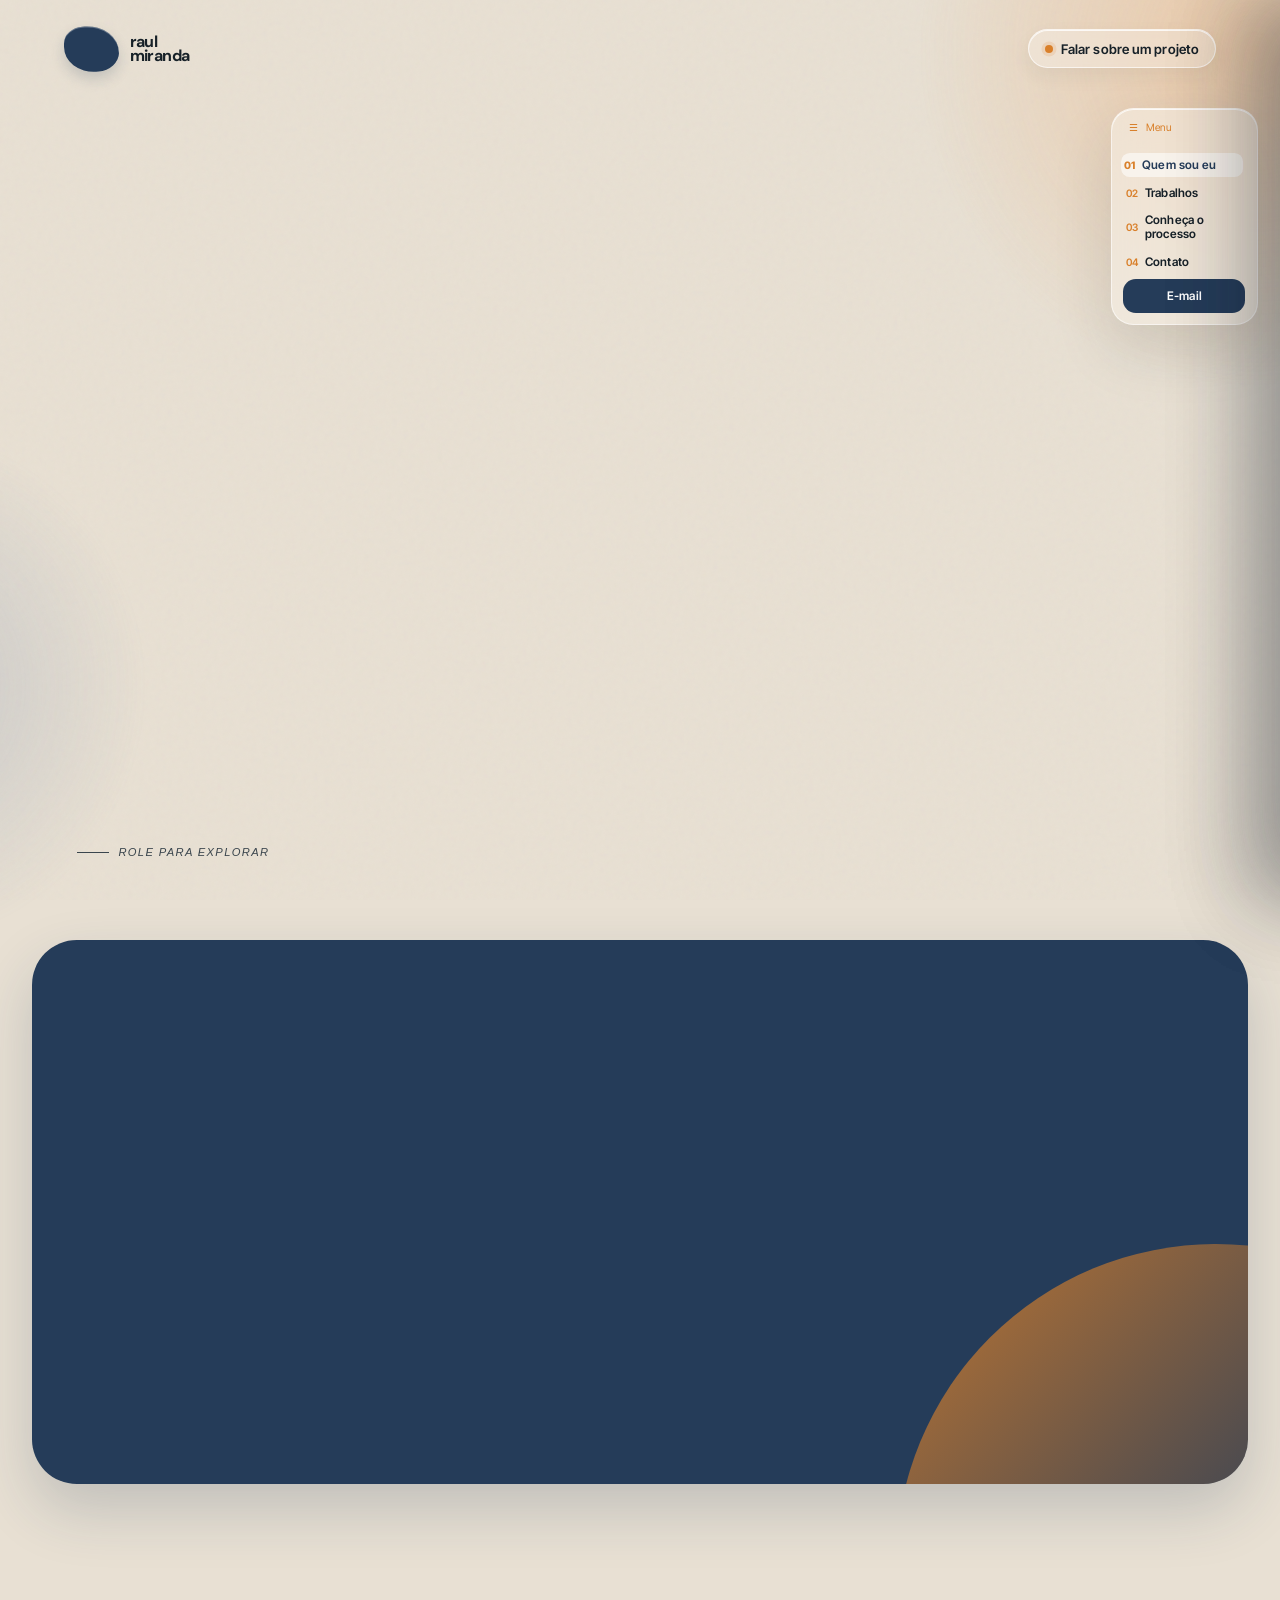
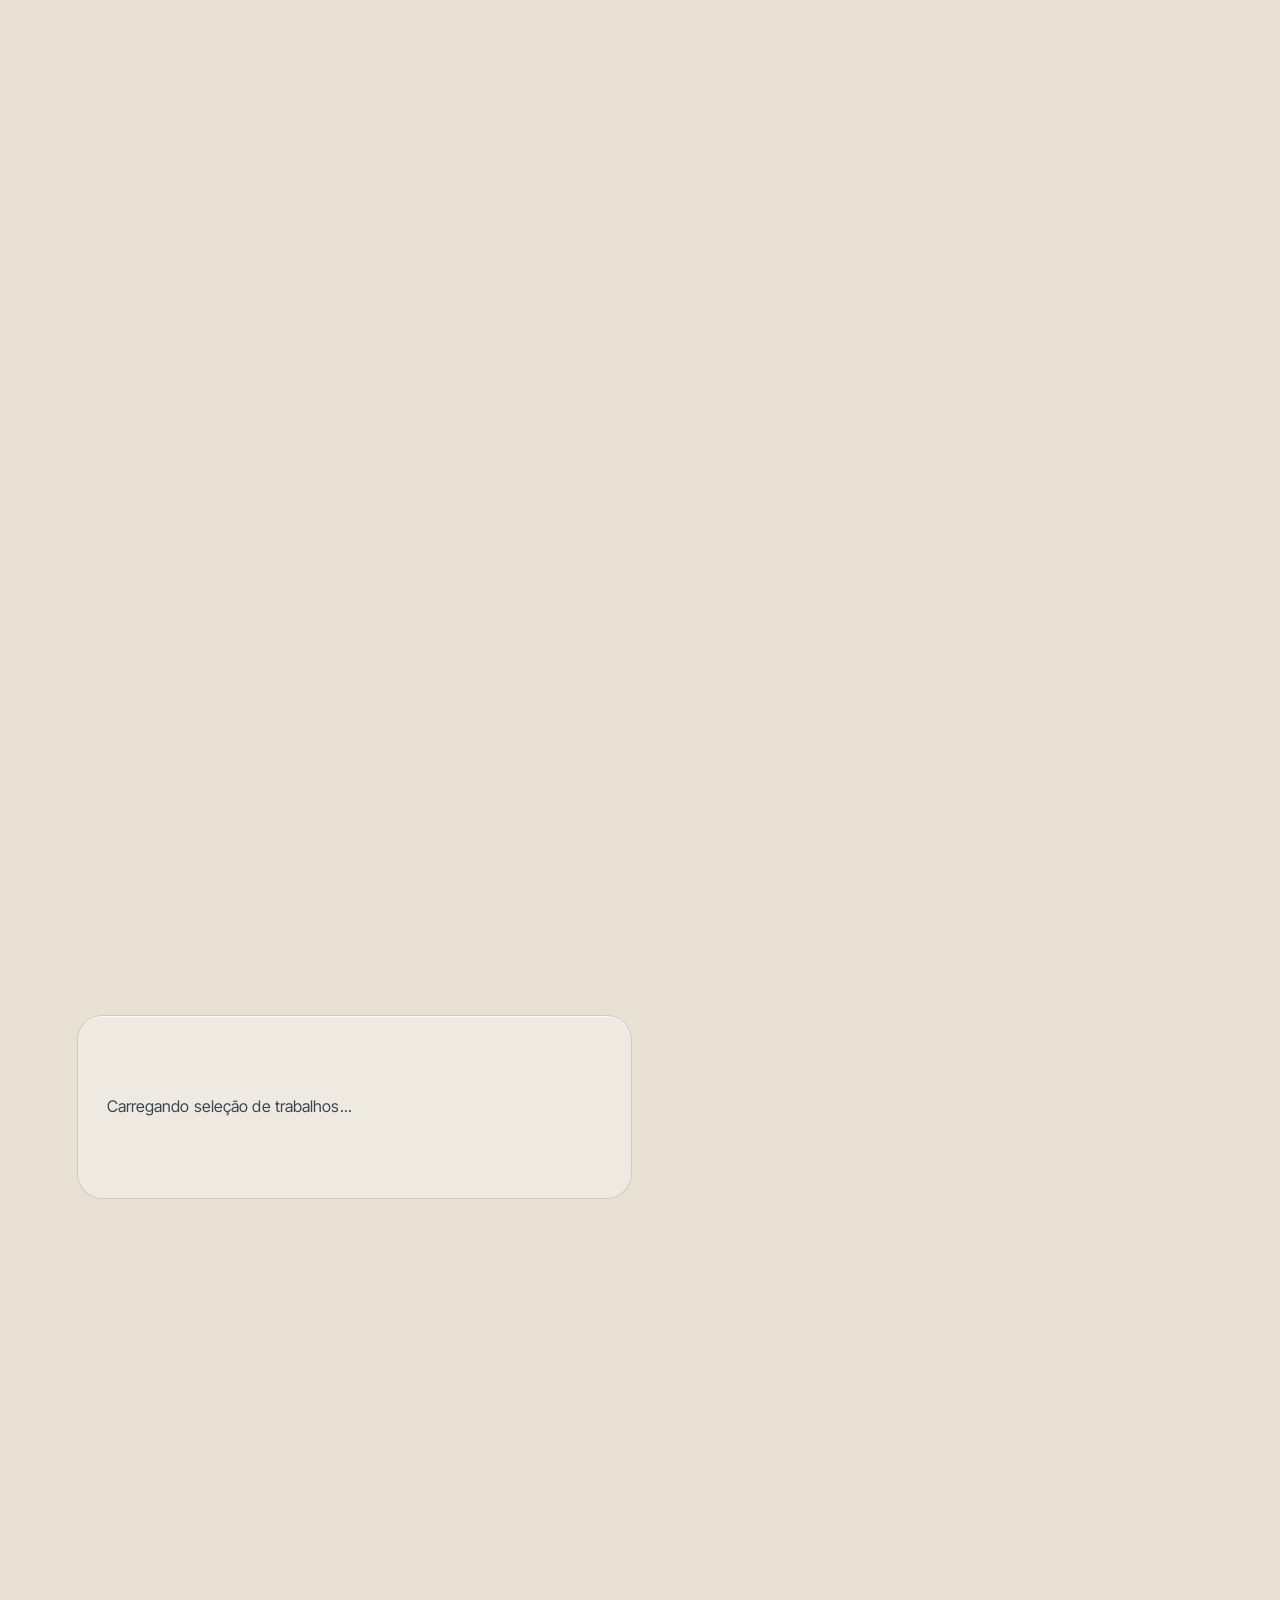
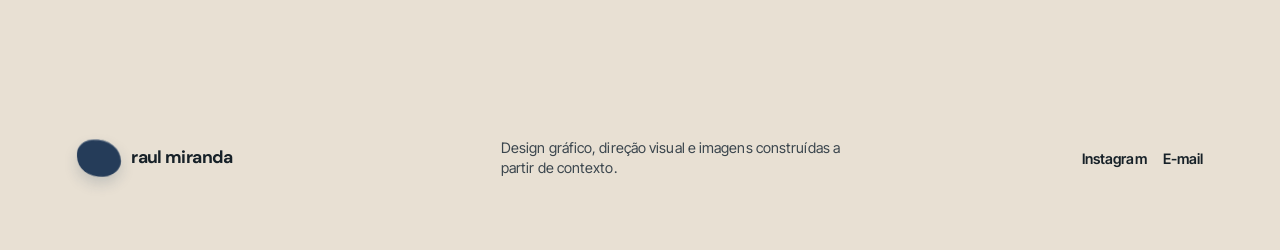
==== commit 0bafcac1: "VAI" ====
--- a/index.html
+++ b/index.html
@@ -7,12 +7,14 @@
     <meta name="description" content="Portfólio de Raul Miranda, designer gráfico com foco em direção visual, campanhas, social media e manipulação de imagem." />
     <meta name="theme-color" content="#e6ddcf" />
     <title>Raul Miranda, design que entra no jogo</title>
+    <link id="site-favicon" rel="icon" type="image/png" href="./assets/rms-oficial-BXSpau77.png" />
+    <link id="site-apple-touch-icon" rel="apple-touch-icon" href="./assets/rms-oficial-BXSpau77.png" />
     <link rel="preconnect" href="https://fonts.googleapis.com" />
     <link rel="preconnect" href="https://fonts.gstatic.com" crossorigin />
     <link href="https://fonts.googleapis.com/css2?family=DM+Sans:opsz,wght@9..40,500;9..40,600;9..40,700&family=Inter+Tight:wght@400;500;600&display=swap" rel="stylesheet" />
-    <script type="module" crossorigin src="./assets/portfolio-DMTnMQJ_.js"></script>
-    <link rel="modulepreload" crossorigin href="./assets/supabase-client-DucwwNxx.js">
-    <link rel="stylesheet" crossorigin href="./assets/portfolio-B3QQKJGs.css">
+    <script type="module" crossorigin src="./assets/portfolio-Cysk6Z9W.js"></script>
+    <link rel="modulepreload" crossorigin href="./assets/supabase-client-wD19fxaL.js">
+    <link rel="stylesheet" crossorigin href="./assets/portfolio-Beu16Oxi.css">
   </head>
   <body>
     <!-- Horizonte Tátil: vidro fosco, marca RMS oficial, apresentação editorial e uma câmera lateral que atravessa cada frente criativa. -->
@@ -28,10 +30,13 @@
           <span class="brand-name">raul<br />miranda</span>
         </a>
 
-        <a class="header-contact" href="https://wa.me/5548996877913?text=Ol%C3%A1%2C%20vi%20seu%20portf%C3%B3lio%20e%20fiquei%20interessado%20em%20conversar%20sobre%20um%20projeto." target="_blank" rel="noreferrer">
+        <div class="header-actions">
+          <button class="language-switch" type="button" data-locale-toggle hidden aria-label="Mudar idioma para inglês">EN</button>
+          <a class="header-contact" href="https://wa.me/5548996877913?text=Ol%C3%A1%2C%20vi%20seu%20portf%C3%B3lio%20e%20fiquei%20interessado%20em%20conversar%20sobre%20um%20projeto." target="_blank" rel="noreferrer">
           <span class="contact-dot" aria-hidden="true"></span>
-          Falar sobre um projeto
-        </a>
+            <span data-copy="header_contact">Falar sobre um projeto</span>
+          </a>
+        </div>
       </header>
 
       <aside class="contact-rail" aria-label="Acompanhamento da página" data-rail-menu>
@@ -54,8 +59,8 @@
               Eu estudo o universo de cada marca para criar peças que se adaptam ao que ela precisa dizer, sem perder cuidado com cada detalhe.
             </p>
             <div class="hero-actions">
-              <a class="button button-primary" href="https://wa.me/5548996877913?text=Ol%C3%A1%2C%20vi%20seu%20portf%C3%B3lio%20e%20fiquei%20interessado%20em%20conversar%20sobre%20um%20projeto." target="_blank" rel="noreferrer">Começar uma conversa <span aria-hidden="true">↗</span></a>
-              <a class="button button-ghost" href="#trabalhos">Ver trabalhos <span aria-hidden="true">↓</span></a>
+              <a class="button button-primary" href="https://wa.me/5548996877913?text=Ol%C3%A1%2C%20vi%20seu%20portf%C3%B3lio%20e%20fiquei%20interessado%20em%20conversar%20sobre%20um%20projeto." target="_blank" rel="noreferrer"><span data-copy="hero_primary_cta">Começar uma conversa</span> <span aria-hidden="true">↗</span></a>
+              <a class="button button-ghost" href="#trabalhos"><span data-copy="hero_secondary_cta">Ver trabalhos</span> <span aria-hidden="true">↓</span></a>
             </div>
           </div>
 
@@ -67,12 +72,12 @@
             </div>
             <div class="lens lens-mini lens-blue" aria-hidden="true"><img alt="" /></div>
             <div class="hero-caption glass-caption">
-              <span>seleção 2026</span>
-              <strong>Direção visual<br />e design gráfico</strong>
-            </div>
-          </div>
-
-          <div class="hero-scroll" aria-hidden="true"><span></span> role para explorar</div>
+              <span data-copy="hero_caption_top">seleção 2026</span>
+              <strong data-copy="hero_caption_bottom" data-copy-breaks>Direção visual<br />e design gráfico</strong>
+            </div>
+          </div>
+
+          <div class="hero-scroll" aria-hidden="true"><span></span><i data-copy="hero_scroll">role para explorar</i></div>
         </section>
 
         <section class="manifesto" id="quem-sou" aria-label="Apresentação pessoal" data-public-section="about">
@@ -83,24 +88,24 @@
               <span>Raul Miranda<small>designer gráfico</small></span>
             </figcaption>
           </figure>
-          <p data-reveal>Eu entro no universo de cada projeto antes de decidir como ele vai aparecer.</p>
+          <p data-reveal data-copy="about_intro">Eu entro no universo de cada projeto antes de decidir como ele vai aparecer.</p>
           <div class="manifesto-note" data-reveal>
-            <span>meu jeito de trabalhar</span>
-            <strong>Flexível no caminho.<br />Detalhista na entrega.</strong>
+            <span data-copy="about_note_label">meu jeito de trabalhar</span>
+            <strong data-copy="about_note_statement" data-copy-breaks>Flexível no caminho.<br />Detalhista na entrega.</strong>
           </div>
         </section>
 
         <section class="satisfaction-strip section-shell" aria-labelledby="satisfaction-title" data-reveal data-public-section="reviews">
           <div class="satisfaction-copy">
-            <p class="eyebrow"><span></span> pesquisa de satisfação</p>
+            <p class="eyebrow"><span></span> <i data-copy="reviews_eyebrow">pesquisa de satisfação</i></p>
             <h2 id="satisfaction-title">O cuidado também aparece na experiência.</h2>
             <p id="satisfaction-intro">Indicadores agregados e avaliações resumidas, extraídos de respostas reais de clientes.</p>
           </div>
           <dl class="satisfaction-metrics">
-            <div><dt>10</dt><dd>respostas de clientes</dd></div>
-            <div><dt>4,9/5</dt><dd>média de avaliação</dd></div>
-            <div><dt>9 de 10</dt><dd>notas máximas</dd></div>
-            <div><dt>8 de 10</dt><dd>citaram criatividade</dd></div>
+            <div><dt>10</dt><dd data-copy="review_metric_one">respostas de clientes</dd></div>
+            <div><dt>4,9/5</dt><dd data-copy="review_metric_two">média de avaliação</dd></div>
+            <div><dt>9 de 10</dt><dd data-copy="review_metric_three">notas máximas</dd></div>
+            <div><dt>8 de 10</dt><dd data-copy="review_metric_four">citaram criatividade</dd></div>
           </dl>
           <div class="satisfaction-reviews" id="satisfaction-reviews" aria-label="Avaliações reais resumidas">
             <article class="review-card">
@@ -124,84 +129,99 @@
 
         <section class="work section-shell" id="trabalhos" aria-labelledby="work-title" data-public-section="work">
           <div class="section-heading" data-reveal>
-            <p class="eyebrow"><span></span> trabalhos selecionados</p>
-            <h2 id="work-title">Escolha uma frente.<br />Veja alguns trabalhos.</h2>
-            <p>Em vez de um mural aleatório, cada grupo abre uma seleção curta de peças e caminhos visuais.</p>
+            <p class="eyebrow"><span></span> <i data-copy="work_eyebrow">trabalhos selecionados</i></p>
+            <h2 id="work-title" data-copy="work_title" data-copy-breaks>Escolha uma frente.<br />Veja alguns trabalhos.</h2>
+            <p data-copy="work_intro">Cada frente reúne projetos pensados para objetivos, públicos e linguagens diferentes.</p>
           </div>
 
           <div class="category-list" aria-label="Categorias de trabalhos">
-            <p class="category-state">Carregando seleção de trabalhos...</p>
-          </div>
-          <p class="work-footnote" data-reveal>As seleções vão crescer com novos projetos, mas sem transformar o portfólio em um depósito de arquivos.</p>
+            <p class="category-state" data-copy="work_loading">Carregando seleção de trabalhos...</p>
+          </div>
+          <p class="work-footnote" data-reveal data-copy="work_footnote">Novos projetos entram aos poucos, mantendo a seleção enxuta e fácil de explorar.</p>
         </section>
 
         <section class="process-entry section-shell" id="processo" aria-labelledby="process-entry-title" data-reveal data-public-section="process">
           <div class="process-entry-orb" aria-hidden="true"></div>
           <div>
-            <p class="eyebrow"><span></span> processo em movimento</p>
-            <h2 id="process-entry-title">Veja como eu construo um projeto.</h2>
+            <p class="eyebrow"><span></span> <i data-copy="process_eyebrow">processo em movimento</i></p>
+            <h2 id="process-entry-title" data-copy="process_entry_title">Veja como eu construo um projeto.</h2>
           </div>
           <div class="process-entry-action">
-            <p>Da conversa inicial aos arquivos finais, em seis etapas que você pode acompanhar no seu ritmo.</p>
-            <button class="button button-primary" type="button" data-open-process aria-controls="process-gallery">Abrir processo de criação <span aria-hidden="true">→</span></button>
-            <span class="process-entry-hint"><span aria-hidden="true">↔</span> Arraste, use as setas ou escolha uma etapa</span>
+            <p data-copy="process_entry_intro">Da conversa inicial aos arquivos finais, em seis etapas que você pode acompanhar no seu ritmo.</p>
+            <button class="button button-primary" type="button" data-open-process aria-controls="process-gallery"><span data-copy="process_open_button">Abrir processo de criação</span> <span aria-hidden="true">→</span></button>
+            <span class="process-entry-hint"><span aria-hidden="true">↔</span> <i data-copy="process_entry_hint">Arraste, use as setas ou escolha uma etapa</i></span>
           </div>
         </section>
 
         <section class="approach section-shell" id="como-trabalho" aria-labelledby="approach-title" data-public-section="approach">
           <div class="approach-copy" data-reveal>
-            <p class="eyebrow"><span></span> jeito de trabalhar</p>
-            <h2 id="approach-title">Eu entro para<br />entender.</h2>
-            <p>
+            <p class="eyebrow"><span></span> <i data-copy="approach_eyebrow">jeito de trabalhar</i></p>
+            <h2 id="approach-title" data-copy="approach_title" data-copy-breaks>Eu entro para<br />entender.</h2>
+            <p data-copy="approach_intro">
               Cada área tem um ritmo próprio. Eu começo entendendo o setor, o público e a visão da marca. Depois junto repertório, adaptação e meu jeito detalhista de construir.
             </p>
           </div>
 
           <ol class="process-list" data-reveal>
-            <li><span>01</span><div><strong>Mapear o terreno</strong><p>Entendo objetivo, público, referências e o contexto em que a peça vai viver.</p></div></li>
-            <li><span>02</span><div><strong>Encontrar o caminho</strong><p>Escolho uma direção visual que faça sentido para aquela marca, e não só para mim.</p></div></li>
-            <li><span>03</span><div><strong>Refinar até funcionar</strong><p>Ajusto composição, informação e acabamento para a entrega ficar pronta para uso.</p></div></li>
+            <li><span>01</span><div><strong data-copy="approach_step_one_title">Mapear o terreno</strong><p data-copy="approach_step_one_body">Entendo objetivo, público, referências e o contexto em que a peça vai viver.</p></div></li>
+            <li><span>02</span><div><strong data-copy="approach_step_two_title">Encontrar o caminho</strong><p data-copy="approach_step_two_body">Escolho uma direção visual que faça sentido para aquela marca, e não só para mim.</p></div></li>
+            <li><span>03</span><div><strong data-copy="approach_step_three_title">Refinar até funcionar</strong><p data-copy="approach_step_three_body">Ajusto composição, informação e acabamento para a entrega ficar pronta para uso.</p></div></li>
           </ol>
 
           <div class="service-glass" data-reveal>
             <div class="service-glass-orb" aria-hidden="true"></div>
-            <p>Posso entrar no projeto por diferentes portas.</p>
+            <p data-copy="service_intro">Posso entrar no projeto por diferentes portas.</p>
             <ul>
-              <li>Identidade visual</li>
-              <li>Artes para redes</li>
-              <li>Campanhas</li>
-              <li>Manipulação de imagem</li>
-              <li>Peças promocionais</li>
+              <li data-copy="service_one">Identidade visual</li>
+              <li data-copy="service_two">Artes para redes</li>
+              <li data-copy="service_three">Campanhas</li>
+              <li data-copy="service_four">Manipulação de imagem</li>
+              <li data-copy="service_five">Peças promocionais</li>
             </ul>
           </div>
         </section>
 
         <section class="scratch-section section-shell" id="beneficio" aria-labelledby="scratch-title" data-public-section="scratch" hidden>
           <div class="scratch-copy" data-reveal>
-            <p class="eyebrow"><span></span> frequência especial</p>
+            <p class="eyebrow"><span></span> <i data-copy="scratch_eyebrow">benefício especial</i></p>
             <h2 id="scratch-title" data-scratch-heading>Raspe para revelar um benefício.</h2>
             <p data-scratch-instruction>Passe a moeda sobre o cartão e descubra uma condição especial para seu próximo projeto.</p>
           </div>
           <div class="scratch-machine" data-scratch-machine>
             <div class="scratch-ticket" data-scratch-ticket>
-              <div class="scratch-ticket-edge" aria-hidden="true"></div>
-              <div class="scratch-ticket-copy">
-                <span class="scratch-ticket-kicker">cartão de frequência</span>
-                <span class="scratch-ticket-year">2026</span>
-                <p>Seu benefício para<br />colocar uma ideia em movimento.</p>
+              <span class="scratch-burst burst-one" aria-hidden="true">✦</span>
+              <span class="scratch-burst burst-two" aria-hidden="true">✦</span>
+              <span class="scratch-arrow arrow-one" aria-hidden="true">↘</span>
+              <div class="scratch-ticket-brand" aria-label="RMS">
+                <span class="scratch-star-ring" aria-hidden="true">✦ ✦ ✦</span>
+                <strong aria-hidden="true">RMS</strong>
+                <span class="scratch-star-ring" aria-hidden="true">✦ ✦ ✦</span>
               </div>
-              <div class="scratch-reward" aria-live="polite">
-                <span class="scratch-reward-label">benefício desbloqueado</span>
-                <strong data-scratch-benefit>Benefício especial configurável</strong>
-                <code data-scratch-code hidden>FREQUENCIA</code>
+              <div class="scratch-ticket-heading">
+                <span>raspou e</span>
+                <strong>ganhou</strong>
               </div>
-              <canvas class="scratch-canvas" data-scratch-canvas tabindex="0" aria-label="Área para raspar o cartão" aria-describedby="scratch-accessible-help"></canvas>
-              <span class="scratch-coin" data-scratch-coin aria-hidden="true"><span>RMS</span></span>
+              <div class="scratch-zone" data-scratch-zone>
+                <div class="scratch-reward" aria-live="polite">
+                  <span class="scratch-reward-label" data-copy="scratch_reward_label">seu benefício é</span>
+                  <strong data-scratch-benefit>Benefício especial configurável</strong>
+                  <code data-scratch-code hidden>FREQUENCIA</code>
+                </div>
+                <canvas class="scratch-canvas" data-scratch-canvas tabindex="0" aria-label="Área para raspar o cartão" aria-describedby="scratch-accessible-help"></canvas>
+                <span class="scratch-coin" data-scratch-coin aria-hidden="true"><span>RMS</span></span>
+                <span class="scratch-zone-label" aria-hidden="true" data-copy="scratch_zone_label">raspe aqui</span>
+                <div class="scratch-celebration" data-scratch-celebration aria-hidden="true" hidden></div>
+              </div>
+              <div class="scratch-ticket-footer">
+                <span data-copy="scratch_ticket_footer">feito para ideias em movimento</span>
+                <span>★ 2026 ★</span>
+              </div>
             </div>
             <div class="scratch-actions">
-              <p id="scratch-accessible-help">Arraste a moeda com o mouse ou o dedo. Cada passagem revela um pouco mais do cartão.</p>
-              <button class="scratch-reveal-button" type="button" data-scratch-reveal>Revelar benefício</button>
-              <a class="button button-primary scratch-redeem" data-scratch-redeem href="#" target="_blank" rel="noreferrer" hidden>Resgatar no WhatsApp <span aria-hidden="true">↗</span></a>
+              <button class="scratch-coin-dock" type="button" data-scratch-coin-dock aria-describedby="scratch-accessible-help" aria-pressed="false"><span class="scratch-dock-coin" aria-hidden="true">RMS</span><span data-copy="scratch_pick_coin">pegue a moeda</span></button>
+              <p id="scratch-accessible-help" data-copy="scratch_accessible_help">Pegue a moeda e arraste sobre a faixa prateada. Cada passagem revela um pouco mais do cartão.</p>
+              <button class="scratch-reveal-button" type="button" data-scratch-reveal data-copy="scratch_reveal_button">Revelar benefício</button>
+              <a class="button button-primary scratch-redeem" data-scratch-redeem href="#" target="_blank" rel="noreferrer" hidden><span data-copy="scratch_redeem">Resgatar no WhatsApp</span> <span aria-hidden="true">↗</span></a>
             </div>
           </div>
         </section>
@@ -209,11 +229,11 @@
         <section class="contact section-shell" id="contato" aria-labelledby="contact-title" data-public-section="contact">
           <div class="contact-panel" data-reveal>
             <div class="contact-sphere" aria-hidden="true"></div>
-            <p class="eyebrow"><span></span> próximo projeto</p>
+            <p class="eyebrow"><span></span> <i data-copy="contact_eyebrow">próximo projeto</i></p>
             <h2 id="contact-title">Tem algo que<br />precisa comunicar?</h2>
-            <p>Me conta o básico. Eu estudo o contexto, entendo o que você precisa e te respondo com um caminho possível para o projeto.</p>
+            <p data-copy="contact_intro">Me conta o básico. Eu estudo o contexto, entendo o que você precisa e te respondo com um caminho possível para o projeto.</p>
             <div class="contact-links">
-              <a class="button button-dark" href="https://wa.me/5548996877913?text=Ol%C3%A1%2C%20vi%20seu%20portf%C3%B3lio%20e%20fiquei%20interessado%20em%20conversar%20sobre%20um%20projeto." target="_blank" rel="noreferrer">Chamar no WhatsApp <span aria-hidden="true">↗</span></a>
+              <a class="button button-dark" href="https://wa.me/5548996877913?text=Ol%C3%A1%2C%20vi%20seu%20portf%C3%B3lio%20e%20fiquei%20interessado%20em%20conversar%20sobre%20um%20projeto." target="_blank" rel="noreferrer"><span data-copy="contact_cta">Chamar no WhatsApp</span> <span aria-hidden="true">↗</span></a>
               <a class="text-link" href="mailto:raulmirandadesign@outlook.com">raulmirandadesign@outlook.com <span aria-hidden="true">↗</span></a>
             </div>
           </div>
@@ -222,7 +242,7 @@
 
       <footer class="site-footer">
         <a class="brand footer-brand" href="#inicio"><span class="brand-mark" aria-hidden="true"><img alt="" /></span><span class="brand-name">raul miranda</span></a>
-        <p>Design gráfico, direção visual e imagens construídas a partir de contexto.</p>
+        <p data-copy="footer_statement">Design gráfico, direção visual e imagens construídas a partir de contexto.</p>
         <div>
           <a href="https://instagram.com/raulmirandadesigner" target="_blank" rel="noreferrer">Instagram</a>
           <a href="mailto:raulmirandadesign@outlook.com">E-mail</a>
@@ -230,9 +250,9 @@
       </footer>
 
       <nav class="mobile-nav" aria-label="Navegação móvel">
-        <a href="#inicio">Início</a>
-        <a href="#trabalhos">Trabalhos</a>
-        <a class="mobile-contact" href="https://wa.me/5548996877913?text=Ol%C3%A1%2C%20vi%20seu%20portf%C3%B3lio%20e%20fiquei%20interessado%20em%20conversar%20sobre%20um%20projeto." target="_blank" rel="noreferrer">Contato ↗</a>
+        <a href="#inicio" data-copy="mobile_home">Início</a>
+        <a href="#trabalhos" data-copy="mobile_work">Trabalhos</a>
+        <a class="mobile-contact" href="https://wa.me/5548996877913?text=Ol%C3%A1%2C%20vi%20seu%20portf%C3%B3lio%20e%20fiquei%20interessado%20em%20conversar%20sobre%20um%20projeto." target="_blank" rel="noreferrer"><span data-copy="mobile_contact">Contato</span> ↗</a>
       </nav>
     </div>
 
--- a/assets/portfolio-Beu16Oxi.css
+++ b/assets/portfolio-Beu16Oxi.css
@@ -0,0 +1 @@
+:root{--beige: #e8e0d3;--beige-light: #f7f3ec;--ink: #172128;--ink-soft: #3a454d;--blue: #627ca7;--blue-deep: #253c59;--orange: #d9802b;--orange-bright: #ee9140;--line: rgba(23, 33, 40, .16);--glass: rgba(255, 255, 255, .32);--shadow: 0 24px 60px rgba(34, 45, 53, .13);--ease-out: cubic-bezier(.23, 1, .32, 1);--ease-in-out: cubic-bezier(.77, 0, .175, 1)}*{box-sizing:border-box}html{scroll-behavior:smooth}body{margin:0;min-width:320px;color:var(--ink);background:var(--beige);font-family:Inter Tight,sans-serif;letter-spacing:.006em;overflow-x:hidden}body.gallery-open,body.viewer-open,body.process-open{overflow:hidden}img.is-media-loading{color:transparent;background:linear-gradient(105deg,#dce1df 8%,#f8f6ef,#dce1df 38%);background-size:220% 100%;animation:media-sheen 1.25s linear infinite}.is-media-loading{position:relative;overflow:hidden}.is-media-loading:after{content:"";position:absolute;inset:0;z-index:2;pointer-events:none;background:linear-gradient(105deg,#dae0ded6 8%,#faf8f0f0,#dae0ded6 38%);background-size:220% 100%;animation:media-sheen 1.25s linear infinite}@keyframes media-sheen{to{background-position:-220% 0}}@media (prefers-reduced-motion: reduce){img.is-media-loading,.is-media-loading:after{animation:none}}a{color:inherit;text-decoration:none}button{font:inherit}button,a{-webkit-tap-highlight-color:transparent}button:focus-visible,a:focus-visible{outline:3px solid var(--orange);outline-offset:4px}.site-frame{min-width:100%;transition:transform .68s var(--ease-out);will-change:transform}body.gallery-open .site-frame,body.process-open .site-frame{transform:translate3d(-100vw,0,0)}.skip-link{position:fixed;z-index:100;left:1rem;top:-4rem;padding:.8rem 1rem;border-radius:999px;color:#fff;background:var(--ink);transition:top .18s var(--ease-out)}.skip-link:focus{top:1rem}.noise{position:fixed;z-index:-1;inset:0;opacity:.12;pointer-events:none;background-image:url("data:image/svg+xml,%3Csvg viewBox='0 0 200 200' xmlns='http://www.w3.org/2000/svg'%3E%3Cfilter id='n'%3E%3CfeTurbulence type='fractalNoise' baseFrequency='.8' numOctaves='3' stitchTiles='stitch'/%3E%3C/filter%3E%3Crect width='100%25' height='100%25' filter='url(%23n)' opacity='.26'/%3E%3C/svg%3E")}.page-orbit{position:fixed;z-index:-2;border-radius:50%;filter:blur(2px);pointer-events:none}.orbit-one{width:58vw;height:58vw;top:-25vw;right:-27vw;background:radial-gradient(circle,rgba(238,145,64,.3),transparent 64%)}.orbit-two{width:44vw;height:44vw;top:45%;left:-31vw;background:radial-gradient(circle,rgba(98,124,167,.25),transparent 66%)}.site-header{display:flex;align-items:center;justify-content:space-between;max-width:1500px;padding:1.6rem 5vw 0;margin:0 auto}.brand{display:inline-flex;align-items:center;gap:.65rem;line-height:.87;text-transform:lowercase}.brand-mark{display:grid;width:3.45rem;height:2.9rem;place-items:center;overflow:hidden;border-radius:34% 64% 38% 60%;background:var(--blue-deep);transform:skewY(-4deg);box-shadow:inset 0 1px #ffffff4d,0 7px 14px #233c592e}.brand-mark img{display:block;width:2.7rem;max-height:2rem;object-fit:contain;transform:skewY(4deg);filter:drop-shadow(1px 0 0 var(--beige-light)) drop-shadow(-1px 0 0 var(--beige-light)) drop-shadow(0 1px 0 var(--beige-light)) drop-shadow(0 -1px 0 var(--beige-light)) drop-shadow(0 0 1px var(--blue-deep))}.brand-name{font-family:DM Sans,sans-serif;font-size:1rem;font-weight:700;letter-spacing:-.035em}.header-contact{display:inline-flex;gap:.5rem;align-items:center;padding:.65rem 1rem;border:1px solid rgba(255,255,255,.64);border-radius:999px;background:#ffffff4a;box-shadow:0 8px 20px #242c2d0f,inset 0 1px #fffc;font-size:.83rem;font-weight:600;-webkit-backdrop-filter:blur(14px);backdrop-filter:blur(14px);transition:transform .18s var(--ease-out),background .18s var(--ease-out)}.header-contact:hover{background:#ffffff8f;transform:translateY(-2px)}.contact-dot{width:.5rem;height:.5rem;border-radius:99px;background:var(--orange);box-shadow:0 0 0 .22rem #d9802b26}.contact-rail{position:fixed;z-index:8;right:clamp(.8rem,1.75vw,1.8rem);top:clamp(5.7rem,12vh,7.4rem);display:grid;gap:.75rem;width:9.15rem;padding:.7rem;border:1px solid rgba(255,255,255,.56);border-radius:1.4rem;background:#f7f3ec80;box-shadow:var(--shadow),inset 0 1px #fffc;-webkit-backdrop-filter:blur(18px);backdrop-filter:blur(18px)}.contact-rail a{display:flex;align-items:center;gap:.45rem;padding:.3rem .15rem;border-radius:.55rem;font-size:.74rem;font-weight:600;transition:color .16s ease,background .16s ease,transform .16s var(--ease-out)}.contact-rail a:hover{color:var(--orange)}.contact-rail a.is-active{color:var(--blue-deep);background:#ffffff94;transform:translate(-.12rem)}.contact-rail a.is-active span{color:var(--orange);font-weight:800}.contact-rail span{color:var(--orange);font-size:.64rem}.contact-rail .rail-cta{justify-content:center;margin-top:.1rem;padding:.62rem .4rem;border-radius:.8rem;background:var(--blue-deep);color:#fff}.section-shell{width:min(1270px,calc(100% - 12vw));margin:0 auto}.hero{position:relative;display:grid;grid-template-columns:1.03fr .97fr;align-items:center;min-height:calc(100svh - 6rem);padding:5.4rem 0 4rem}.eyebrow{display:flex;align-items:center;gap:.55rem;margin:0 0 1.15rem;color:var(--blue-deep);font-size:.74rem;font-weight:600;letter-spacing:.095em;text-transform:uppercase}.eyebrow>span:first-child{display:inline-block;width:1.9rem;height:1px;background:currentColor}h1,h2{margin:0;font-family:DM Sans,sans-serif;letter-spacing:-.048em;line-height:.98}h1{max-width:11ch;font-size:clamp(4rem,7.5vw,8.3rem);font-weight:700}h1 em{color:var(--orange);font-style:normal}.hero-text{max-width:31rem;margin:1.8rem 0 2rem;color:var(--ink-soft);font-size:clamp(1.08rem,1.4vw,1.25rem);line-height:1.52}.hero-actions,.contact-links{display:flex;flex-wrap:wrap;align-items:center;gap:.8rem}.button{display:inline-flex;align-items:center;justify-content:center;gap:.7rem;min-height:3rem;padding:.85rem 1.1rem;border:0;border-radius:1rem;font-weight:600;cursor:pointer;transition:transform .16s var(--ease-out),box-shadow .16s var(--ease-out),background .16s var(--ease-out)}.button:active{transform:scale(.97)}.button-primary{color:#fff;background:var(--orange);box-shadow:0 12px 24px #d9802b40}.button-primary:hover{box-shadow:0 16px 28px #d9802b57;transform:translateY(-2px)}.button-ghost{border:1px solid var(--line);background:#ffffff3d}.button-ghost:hover{background:#ffffff8c}.hero-visual{position:relative;display:grid;place-items:center;min-height:31.5rem}.hero-halo{position:absolute;z-index:0;width:27rem;height:27rem;border-radius:50%;background:conic-gradient(from 215deg,#d9802b,#e7cbbb,#627ca7,#d9802b);filter:blur(1px);opacity:.72;transform:rotate(-15deg)}.lens{position:relative;overflow:hidden;border:1px solid rgba(255,255,255,.7);background:#fff3;box-shadow:inset 0 1px #ffffffe6,0 28px 50px #1d283030;-webkit-backdrop-filter:blur(12px);backdrop-filter:blur(12px)}.lens-large{z-index:1;width:min(22vw,17rem);aspect-ratio:9 / 16;overflow:visible;border:0;border-radius:2rem;background:transparent;box-shadow:0 28px 50px #1d283030;transform:rotate(2deg)}.lens-large img{position:relative;z-index:1;width:100%;height:100%;display:block;object-fit:contain;mix-blend-mode:normal;opacity:1;filter:drop-shadow(0 1.35rem 1.25rem rgba(29,40,48,.18));transform:none}.lens-sheen{position:absolute;z-index:2;inset:0;pointer-events:none;background:linear-gradient(118deg,rgba(255,255,255,.34),transparent 23%,transparent 65%,rgba(255,255,255,.16))}.lens-mini{position:absolute;display:grid;place-items:center;width:6.8rem;height:6.8rem;border-radius:37% 63% 52% 48%;transform:rotate(-13deg)}.lens-mini img{width:3.6rem;max-height:2.7rem;object-fit:contain;transform:rotate(13deg)}.lens-blue{z-index:3;right:-14%;top:auto;bottom:16%;background:#253c59c2}.hero-caption{position:absolute;left:-3%;right:auto;bottom:-1%;z-index:2;display:grid;gap:.3rem;padding:.9rem 1rem;border:1px solid rgba(255,255,255,.7);border-radius:1rem;background:#f7f3ec7a;box-shadow:var(--shadow),inset 0 1px #fffc;-webkit-backdrop-filter:blur(16px);backdrop-filter:blur(16px)}.hero-caption span{color:var(--blue-deep);font-size:.67rem;font-weight:700;letter-spacing:.1em;text-transform:uppercase}.hero-caption strong{font-family:DM Sans;font-size:.95rem;letter-spacing:-.02em;line-height:1.15}.hero-scroll{position:absolute;left:0;bottom:1.1rem;display:flex;align-items:center;gap:.6rem;color:var(--ink-soft);font-size:.7rem;text-transform:uppercase;letter-spacing:.12em}.hero-scroll span{width:2rem;height:1px;background:var(--ink-soft)}.manifesto{position:relative;display:grid;grid-template-columns:.72fr 1fr .55fr;gap:clamp(1.5rem,5vw,5rem);align-items:center;width:min(1460px,calc(100% - 5vw));min-height:34rem;padding:4rem 7vw;margin:4rem auto 9rem;overflow:hidden;border-radius:2.8rem;color:var(--beige-light);background:var(--blue-deep);box-shadow:0 26px 60px #253c5933}.manifesto:before{content:"";position:absolute;width:40rem;height:40rem;right:-18rem;bottom:-25rem;border-radius:50%;background:linear-gradient(135deg,var(--orange),transparent 61%);opacity:.85}.profile-portrait{position:relative;z-index:1;align-self:stretch;min-height:24rem;margin:0;overflow:hidden;border:1px solid rgba(255,255,255,.34);border-radius:1.65rem;background:#ece6db;box-shadow:inset 0 1px #ffffff8c,0 16px 34px #070f1a33}.profile-portrait>img{display:block;width:100%;height:100%;object-fit:contain;object-position:center}.profile-portrait:after{content:"";position:absolute;inset:42% 0 0;background:linear-gradient(transparent,#101f2fc7);pointer-events:none}.profile-portrait figcaption{position:absolute;z-index:1;right:1rem;bottom:1rem;left:1rem;display:flex;align-items:center;gap:.6rem;color:#fff;font-family:DM Sans;font-size:.94rem;font-weight:700;line-height:1.05}.profile-portrait figcaption img{width:2.65rem;max-height:1.9rem;object-fit:contain}.profile-portrait figcaption small{display:block;margin-top:.2rem;color:#ffffffb3;font-family:Inter Tight;font-size:.67rem;font-weight:600;letter-spacing:.08em;text-transform:uppercase}.manifesto>p{position:relative;max-width:19ch;margin:0;font-family:DM Sans;font-size:clamp(2.1rem,3.7vw,4.15rem);font-weight:600;letter-spacing:-.045em;line-height:1.03}.manifesto-note{position:relative;display:grid;gap:.65rem;align-self:end;padding:1.15rem;border:1px solid rgba(255,255,255,.25);border-radius:1.2rem;background:#ffffff17;-webkit-backdrop-filter:blur(8px);backdrop-filter:blur(8px)}.manifesto-note span{color:#ffffffa6;font-size:.72rem;text-transform:uppercase;letter-spacing:.1em}.manifesto-note strong{font-size:1rem;line-height:1.3}.satisfaction-strip{display:grid;grid-template-columns:minmax(0,.86fr) minmax(0,1.14fr);gap:clamp(2rem,6vw,7rem);align-items:end;padding:0 0 9rem}.satisfaction-copy h2{max-width:11ch;font-size:clamp(2.5rem,4.6vw,4.75rem);font-weight:700}.satisfaction-copy>p:not(.eyebrow){max-width:28rem;margin:1.2rem 0 0;color:var(--ink-soft);font-size:1.03rem;line-height:1.5}.satisfaction-metrics{display:grid;grid-template-columns:repeat(2,minmax(0,1fr));gap:.8rem;margin:0}.satisfaction-metrics>div{min-height:9.5rem;padding:1.25rem 1.35rem;border:1px solid rgba(255,255,255,.7);border-radius:1.35rem;background:#ffffff4d;box-shadow:0 14px 28px #1c293212,inset 0 1px #ffffffd1}.satisfaction-metrics>div:nth-child(2){background:var(--blue-deep);color:var(--beige-light);transform:translateY(-1.1rem)}.satisfaction-metrics>div:nth-child(3){background:var(--orange)}.satisfaction-metrics dt{font-family:DM Sans;font-size:clamp(2.2rem,3.5vw,3.5rem);font-weight:700;letter-spacing:-.055em;line-height:1}.satisfaction-metrics dd{max-width:11ch;margin:.7rem 0 0;color:var(--ink-soft);font-size:.8rem;font-weight:600;line-height:1.22}.satisfaction-metrics>div:nth-child(2) dd{color:#ffffffb8}.satisfaction-reviews{grid-column:1/-1;display:grid;grid-template-columns:repeat(4,minmax(0,1fr));gap:.8rem;margin-top:.6rem}.review-card{min-height:10.5rem;padding:1.1rem 1.2rem;border:1px solid rgba(255,255,255,.7);border-radius:1.25rem;background:#ffffff47;box-shadow:0 14px 28px #1c29320f,inset 0 1px #ffffffd1}.review-card-top{display:flex;align-items:baseline;justify-content:space-between;gap:.75rem}.review-card-top strong{font-family:DM Sans;font-size:1.2rem;letter-spacing:-.03em}.review-card-top>span{color:var(--orange);font-size:.82rem;font-weight:700}.review-card-top small{color:var(--ink-soft);font-size:.66rem;font-weight:600}.review-card p{margin:1.15rem 0 0;color:var(--ink-soft);font-size:.92rem;line-height:1.42}.review-card-blue{color:var(--beige-light);background:var(--blue-deep)}.review-card-blue p,.review-card-blue .review-card-top small{color:#ffffffbd}.review-card-orange{background:var(--orange)}.review-card-orange .review-card-top>span{color:var(--ink)}.review-card-orange .review-card-top small,.review-card-orange p{color:#172128c7}.work{padding:2rem 0 9rem}.section-heading{display:grid;grid-template-columns:1fr .66fr;gap:2rem;margin-bottom:3rem}.section-heading .eyebrow{grid-column:1/-1;margin-bottom:0}.section-heading h2,.approach h2,.contact h2{font-size:clamp(3.2rem,5.8vw,6rem);font-weight:700}.section-heading>p:not(.eyebrow){max-width:27rem;align-self:end;margin:0;color:var(--ink-soft);font-size:1.1rem;line-height:1.5}.category-list{display:grid;grid-auto-flow:row;grid-template-columns:repeat(2,minmax(0,1fr));grid-auto-rows:minmax(11.5rem,auto);gap:1rem}.category-state{display:flex;align-items:center;min-height:11.5rem;margin:0;padding:1.7rem 1.8rem;border:1px solid rgba(37,60,89,.18);border-radius:1.6rem;color:var(--ink-soft);background:#ffffff52;box-shadow:inset 0 1px #ffffffc7;font-size:1rem;line-height:1.45}.category-card{position:relative;display:grid;grid-template-columns:auto 1fr auto;grid-template-areas:"number name arrow" "number detail arrow";align-items:center;gap:.3rem 1rem;min-height:11.5rem;height:100%;padding:1.7rem 1.8rem;overflow:hidden;border:1px solid transparent;border-radius:1.6rem;cursor:pointer;text-align:left;transition:transform .24s var(--ease-out),box-shadow .24s var(--ease-out),background .24s var(--ease-out)}.category-card:before{content:"";position:absolute;width:10rem;height:10rem;right:-4rem;bottom:-6rem;border:1px solid currentColor;border-radius:50%;opacity:.16;transition:transform .36s var(--ease-out)}.category-card:hover{transform:translateY(-5px);box-shadow:0 20px 30px #232f3821}.category-card:hover:before{transform:scale(1.25) translate(-.5rem,-.5rem)}.category-number{grid-area:number;align-self:start;color:currentColor;font-size:.72rem;font-weight:700;letter-spacing:.08em}.category-name{grid-area:name;position:relative;font-family:DM Sans;font-size:clamp(1.7rem,2.6vw,2.7rem);font-weight:700;letter-spacing:-.035em;line-height:1}.category-detail{grid-area:detail;position:relative;color:inherit;font-size:.95rem;line-height:1.35;opacity:.78}.category-arrow{grid-area:arrow;position:relative;display:grid;width:2.5rem;height:2.5rem;place-items:center;border:1px solid currentColor;border-radius:50%;font-size:1.15rem;transition:transform .24s var(--ease-out)}.category-card:hover .category-arrow{transform:rotate(45deg)}.category-dark{color:var(--beige-light);background:var(--ink)}.category-orange{color:var(--ink);background:var(--orange)}.category-outline{color:var(--ink);border-color:var(--line);background:#f7f3ec6b;box-shadow:inset 0 1px #ffffffbf}.category-wide{grid-column:auto}.work-footnote{margin:1.3rem 0 0;color:var(--ink-soft);font-size:.92rem;line-height:1.4}.process-entry{position:relative;display:grid;grid-template-columns:minmax(0,1fr) minmax(18rem,.62fr);gap:2rem 5vw;align-items:end;margin-bottom:8.5rem;padding:clamp(2rem,5vw,4.4rem);overflow:hidden;border:1px solid rgba(255,255,255,.72);border-radius:2.1rem;background:#ffffff4d;box-shadow:var(--shadow),inset 0 1px #ffffffd1}.process-entry>*:not(.process-entry-orb){position:relative;z-index:1}.process-entry h2{max-width:10ch;font-size:clamp(3.2rem,5.8vw,6rem);font-weight:700}.process-entry-action{max-width:27rem}.process-entry-action>p{margin:0 0 1.35rem;color:var(--ink-soft);font-size:1.08rem;line-height:1.5}.process-entry-hint{display:inline-flex;align-items:center;gap:.48rem;margin-top:1rem;color:var(--blue-deep);font-size:.77rem;font-weight:700}.process-entry-hint span{color:var(--orange);font-size:1.05rem}.process-entry-orb{position:absolute;width:24rem;height:24rem;right:-9rem;top:-10rem;border:1px solid rgba(37,60,89,.2);border-radius:48% 52% 66% 34%;background:radial-gradient(circle at 35% 35%,rgba(255,255,255,.9),rgba(238,145,64,.7) 27%,rgba(98,124,167,.35) 58%,transparent 70%);filter:blur(1px);transform:rotate(-18deg)}.process-intro{display:grid;grid-template-columns:minmax(0,1fr) minmax(18rem,.58fr);gap:2rem 5vw;align-items:end;margin-bottom:2.7rem}.process-intro h2{max-width:10ch;font-size:clamp(3.2rem,5.8vw,6rem);font-weight:700}.process-intro-note{max-width:27rem;padding-bottom:.3rem}.process-intro-note>p{margin:0;color:var(--ink-soft);font-size:1.08rem;line-height:1.5}.process-instruction{display:inline-flex;align-items:center;gap:.55rem;margin-top:1.2rem;padding:.56rem .76rem;border:1px solid rgba(37,60,89,.16);border-radius:999px;color:var(--blue-deep);background:#ffffff4d;box-shadow:inset 0 1px #ffffffb8;font-size:.78rem;font-weight:700}.process-instruction>span{color:var(--orange);font-size:1.05rem}.process-shell{overflow:hidden;border:1px solid rgba(255,255,255,.72);border-radius:2.15rem;background:#ffffff4a;box-shadow:var(--shadow),inset 0 1px #ffffffd1}.process-shell:focus-visible{outline:3px solid var(--orange);outline-offset:5px}.process-track{display:flex;touch-action:pan-y;-webkit-user-select:none;user-select:none;will-change:transform;transition:transform .52s var(--ease-out)}.process-track.is-dragging{cursor:grabbing;transition:none}.process-stage{display:grid;grid-template-columns:minmax(0,1.17fr) minmax(17rem,.83fr);flex:0 0 100%;gap:clamp(1.6rem,4vw,4rem);align-items:center;min-height:30rem;padding:clamp(1.15rem,3vw,2.4rem)}.process-image{position:relative;min-height:23rem;margin:0;overflow:hidden;border:1px solid rgba(255,255,255,.72);border-radius:1.55rem;background:var(--blue-deep);box-shadow:inset 0 1px #ffffff80,0 17px 28px #15232d21}.process-image img{display:block;width:100%;height:100%;position:absolute;inset:0;object-fit:cover;pointer-events:none;-webkit-user-drag:none}.process-image:after{content:"";position:absolute;inset:0;background:linear-gradient(112deg,rgba(255,255,255,.14),transparent 28%,transparent 67%,rgba(255,255,255,.09));pointer-events:none}.process-image figcaption{position:absolute;z-index:1;top:.9rem;left:.9rem;padding:.42rem .58rem;border:1px solid rgba(255,255,255,.46);border-radius:999px;color:#fff;background:#101f2f7a;font-size:.65rem;font-weight:700;letter-spacing:.07em;text-transform:uppercase;-webkit-backdrop-filter:blur(10px);backdrop-filter:blur(10px)}.process-stage-copy{max-width:24rem}.process-stage-number{display:block;margin-bottom:1.1rem;color:var(--orange);font-size:.76rem;font-weight:700;letter-spacing:.12em}.process-stage-number small{margin-left:.2rem;color:var(--ink-soft);font-size:.68rem}.process-stage-copy h3{margin:0;font-family:DM Sans;font-size:clamp(2.35rem,4vw,4.3rem);font-weight:700;letter-spacing:-.052em;line-height:.97}.process-stage-copy p{margin:1.25rem 0 0;color:var(--ink-soft);font-size:1.08rem;line-height:1.52}.process-gallery .process-image{opacity:.26;transform:translate3d(3.2rem,0,0) rotate(1.8deg) scale(.97);transition:opacity .34s var(--ease-out),transform .58s var(--ease-out)}.process-gallery .process-stage-copy{opacity:0;transform:translate3d(1.5rem,.6rem,0);transition:opacity .3s var(--ease-out),transform .38s var(--ease-out)}.process-gallery .process-stage.is-active .process-image{opacity:1;transform:translateZ(0) rotate(0) scale(1)}.process-gallery .process-stage.is-active .process-stage-copy{opacity:1;transform:translateZ(0);transition-delay:.08s}.process-navigation{display:flex;align-items:stretch;justify-content:space-between;gap:1rem;border-top:1px solid rgba(23,33,40,.12)}.process-tabs{display:grid;grid-template-columns:repeat(6,minmax(0,1fr));flex:1}.process-tabs button{display:flex;flex-direction:column;gap:.25rem;min-height:4.8rem;padding:.85rem .72rem;border:0;border-right:1px solid rgba(23,33,40,.1);color:var(--ink-soft);background:transparent;cursor:pointer;font-size:.78rem;font-weight:600;text-align:left;transition:color .18s var(--ease-out),background .18s var(--ease-out)}.process-tabs button:last-child{border-right:0}.process-tabs button span{color:var(--orange);font-size:.64rem;font-weight:700;letter-spacing:.08em}.process-tabs button:hover,.process-tabs button.is-active{color:var(--blue-deep);background:#ffffff6b}.process-tabs button.is-active{box-shadow:inset 0 -3px var(--orange)}.process-controls{display:flex;align-items:center;gap:.45rem;padding:.6rem .75rem .6rem 0}.process-arrow{display:grid;width:2.7rem;height:2.7rem;place-items:center;border:1px solid rgba(37,60,89,.18);border-radius:50%;color:var(--blue-deep);background:#ffffff5c;cursor:pointer;font-size:1.08rem;transition:transform .16s var(--ease-out),color .16s var(--ease-out),background .16s var(--ease-out)}.process-arrow:hover{color:#fff;background:var(--blue-deep);transform:translate(2px)}.process-arrow:first-child:hover{transform:translate(-2px)}.sr-only{position:absolute;width:1px;height:1px;padding:0;margin:-1px;overflow:hidden;clip:rect(0,0,0,0);white-space:nowrap;border:0}.approach{display:grid;grid-template-columns:1fr 1fr;gap:5rem 7vw;padding:7rem 0 8rem}.approach-copy>p:not(.eyebrow){max-width:32rem;margin:1.4rem 0 0;color:var(--ink-soft);font-size:1.1rem;line-height:1.52}.process-list{display:grid;gap:1.3rem;margin:0;padding:0;list-style:none}.process-list li{display:grid;grid-template-columns:2.5rem 1fr;gap:.75rem;padding:0 0 1.3rem;border-bottom:1px solid var(--line)}.process-list li>span{color:var(--orange);font-size:.75rem;font-weight:700}.process-list strong{font-family:DM Sans;font-size:1.32rem;letter-spacing:-.025em}.process-list p{margin:.35rem 0 0;color:var(--ink-soft);line-height:1.48}.service-glass{position:relative;grid-column:1/-1;display:grid;grid-template-columns:.7fr 1.3fr;gap:2rem;padding:2rem 2.4rem;overflow:hidden;border:1px solid rgba(255,255,255,.75);border-radius:1.65rem;background:#ffffff52;box-shadow:var(--shadow),inset 0 1px #ffffffd9;-webkit-backdrop-filter:blur(16px);backdrop-filter:blur(16px)}.service-glass-orb{position:absolute;top:-5rem;right:16%;width:13rem;height:13rem;border-radius:50%;background:radial-gradient(circle at 35% 35%,#f8b16f,var(--orange) 45%,rgba(217,128,43,.1) 72%);opacity:.7;filter:blur(3px)}.service-glass p{position:relative;max-width:14rem;margin:0;font-family:DM Sans;font-size:1.4rem;font-weight:600;letter-spacing:-.025em;line-height:1.15}.service-glass ul{position:relative;display:flex;flex-wrap:wrap;gap:.55rem;align-content:center;margin:0;padding:0;list-style:none}.service-glass li{padding:.58rem .75rem;border:1px solid rgba(37,60,89,.16);border-radius:999px;color:var(--blue-deep);background:#ffffff52;font-size:.92rem;font-weight:600}.contact{padding:1rem 0 7rem}.contact-panel{position:relative;padding:clamp(2.5rem,6vw,6rem);overflow:hidden;border-radius:2.5rem;color:var(--beige-light);background:linear-gradient(135deg,#20354f,#304c70 57%,#d9802b 190%);box-shadow:0 28px 55px #253c592e}.contact-panel .eyebrow{color:#f2c59c}.contact-panel h2{position:relative;max-width:12ch}.contact-panel>p:not(.eyebrow){position:relative;max-width:31rem;margin:1.4rem 0 2rem;color:#fffc;font-size:1.12rem;line-height:1.5}.button-dark{position:relative;color:var(--blue-deep);background:var(--beige-light)}.button-dark:hover{transform:translateY(-2px);box-shadow:0 10px 25px #00000029}.text-link{position:relative;padding:.65rem .1rem;border-bottom:1px solid rgba(255,255,255,.55);color:#fff;font-weight:600}.contact-sphere{position:absolute;width:38rem;height:38rem;top:-15rem;right:-11rem;border:1px solid rgba(255,255,255,.35);border-radius:46% 54% 56% 44%;background:radial-gradient(circle at 35% 30%,#fff9,#da88408c 27%,#253c5929 68%);box-shadow:inset 22px 20px 25px #ffffff1f;transform:rotate(22deg)}.site-footer{display:grid;grid-template-columns:1fr 1.4fr auto;align-items:center;gap:2rem;width:min(1270px,calc(100% - 12vw));padding:0 0 4.5rem;margin:0 auto}.footer-brand .brand-mark{width:2.75rem;height:2.35rem}.footer-brand .brand-mark img{width:2.15rem;max-height:1.55rem}.footer-brand .brand-name{font-size:1.1rem}.site-footer p{max-width:23rem;margin:0;color:var(--ink-soft);font-size:.9rem;line-height:1.4}.site-footer>div{display:flex;gap:1rem;font-size:.9rem;font-weight:600}.site-footer>div a:hover{color:var(--orange)}.mobile-nav{display:none}.process-gallery{position:fixed;z-index:40;top:0;right:0;display:grid;grid-template-columns:minmax(0,1fr);grid-template-rows:auto 1fr;width:100vw;height:100dvh;overflow-x:clip;overflow-y:auto;color:var(--ink);background:#f2ece2f7;border-left:1px solid rgba(255,255,255,.78);box-shadow:-28px 0 80px #131f293d,inset 1px 0 #fffc;-webkit-backdrop-filter:blur(24px);backdrop-filter:blur(24px);transform:translate3d(100vw,0,0);transition:transform .68s var(--ease-out);will-change:transform}.process-gallery.is-open{transform:translate(0)}.process-gallery-glow{position:absolute;border-radius:50%;pointer-events:none;filter:blur(2px)}.process-gallery-glow-one{width:30rem;height:30rem;top:-15rem;right:-7rem;background:radial-gradient(circle,rgba(238,145,64,.5),transparent 67%)}.process-gallery-glow-two{width:25rem;height:25rem;bottom:-13rem;left:-9rem;background:radial-gradient(circle,rgba(98,124,167,.36),transparent 68%)}.process-topbar{grid-column:1;grid-row:1;position:sticky;z-index:2;top:0;display:flex;align-items:center;justify-content:space-between;padding:1.25rem clamp(1.4rem,4vw,3.5rem);border-bottom:1px solid rgba(23,33,40,.1);background:#f7f3ec8c;-webkit-backdrop-filter:blur(14px);backdrop-filter:blur(14px)}.process-close{display:inline-flex;align-items:center;gap:.55rem;padding:.55rem .76rem;border:1px solid rgba(23,33,40,.14);border-radius:999px;color:var(--ink);background:#ffffff54;font-size:.85rem;font-weight:600;cursor:pointer;transition:transform .16s var(--ease-out),background .16s var(--ease-out)}.process-close:hover{background:#ffffffb8;transform:translate(-2px)}.process-gallery-content{grid-column:1;grid-row:2;justify-self:center;align-self:start;position:relative;width:min(100% - 2.8rem,74rem);padding:clamp(2.2rem,5vw,4.5rem) 0 4rem;margin:0}.process-gallery .process-intro{margin-bottom:2.7rem}.process-gallery .process-shell{background:#ffffff52}.project-gallery{position:fixed;z-index:40;top:0;right:0;display:grid;grid-template-columns:minmax(0,1fr);grid-template-rows:auto 1fr;width:100vw;height:100dvh;overflow-x:clip;overflow-y:auto;color:var(--ink);background:#f7f3ecf5;border-left:1px solid rgba(255,255,255,.78);box-shadow:-28px 0 80px #131f293d,inset 1px 0 #fffc;-webkit-backdrop-filter:blur(24px);backdrop-filter:blur(24px);transform:translate3d(100vw,0,0);transition:transform .68s var(--ease-out);will-change:transform}.project-gallery.is-open{transform:translate(0)}.gallery-glow{position:absolute;border-radius:50%;pointer-events:none;filter:blur(2px)}.glow-one{width:26rem;height:26rem;top:-11rem;right:-8rem;background:radial-gradient(circle,rgba(238,145,64,.52),transparent 68%)}.glow-two{width:22rem;height:22rem;bottom:-10rem;left:-9rem;background:radial-gradient(circle,rgba(98,124,167,.38),transparent 68%)}.gallery-topbar{grid-column:1;grid-row:1;position:sticky;z-index:2;top:0;display:flex;align-items:center;justify-content:space-between;padding:1.25rem clamp(1.4rem,4vw,3.5rem);border-bottom:1px solid rgba(247,243,236,.55);background:#f7f3ec8c;-webkit-backdrop-filter:blur(14px);backdrop-filter:blur(14px)}.gallery-close{display:inline-flex;align-items:center;gap:.55rem;padding:.55rem .76rem;border:1px solid rgba(23,33,40,.14);border-radius:999px;color:var(--ink);background:#ffffff54;font-size:.85rem;font-weight:600;cursor:pointer;transition:transform .16s var(--ease-out),background .16s var(--ease-out)}.gallery-close:hover{background:#ffffffb8;transform:translate(-2px)}.gallery-mark{display:grid;width:3rem;height:2.55rem;place-items:center;overflow:hidden;border-radius:34% 64% 38% 60%;background:var(--blue-deep)}.gallery-mark img{width:2.25rem;max-height:1.65rem;object-fit:contain}.gallery-content{grid-column:1;grid-row:2;justify-self:center;align-self:start;position:relative;width:min(100% - 2.8rem,74rem);padding:clamp(2.2rem,5vw,4.5rem) 0 4rem;margin:0}.gallery-content h2{max-width:11ch;font-size:clamp(3.25rem,7vw,6rem)}.gallery-intro{max-width:35rem;margin:1.25rem 0 2.5rem;color:var(--ink-soft);font-size:1.08rem;line-height:1.5}.gallery-grid{display:grid;grid-template-columns:repeat(2,minmax(0,1fr));gap:1rem}.gallery-work{position:relative;display:block;min-height:20rem;padding:0;overflow:hidden;border:0;border-radius:1.35rem;background:#d9d1c4;box-shadow:0 14px 28px #1a273026;color:inherit;cursor:zoom-in;opacity:0;transform:translate(42px);transition:opacity .42s var(--ease-out),transform .42s var(--ease-out),box-shadow .22s var(--ease-out);transition-delay:calc(var(--item-index) * 65ms + .12s)}.project-gallery.is-open .gallery-work{opacity:1;transform:translate(0)}.gallery-work.is-transparent-work{background:linear-gradient(145deg,#fbf8f1,#e7ddce 58%,#d3deeb)}.gallery-work img{width:100%;height:100%;position:absolute;inset:0;object-fit:contain;padding:.6rem;opacity:1;transition:transform .4s var(--ease-out),opacity .24s var(--ease-out)}.gallery-work.is-loading img{opacity:0}.gallery-work.is-loading{background:linear-gradient(112deg,#d9d1c4 28%,#eee7dd,#d9d1c4 68%);background-size:220% 100%;animation:gallery-preview-pulse 1.2s linear infinite}.gallery-work.is-transparent-work.is-loading{background:linear-gradient(112deg,#f9f5ed 28%,#e9e1d5,#f9f5ed 68%);background-size:220% 100%}@keyframes gallery-preview-pulse{to{background-position:-220% 0}}.gallery-work:hover{box-shadow:0 22px 36px #1a273038}.gallery-work:hover img{transform:scale(1.04)}.gallery-work:after{content:"";position:absolute;inset:0;background:linear-gradient(0deg,rgba(10,17,23,.78),transparent 62%)}.gallery-work-info{position:absolute;z-index:1;left:1rem;right:1rem;bottom:1rem;color:#fff}.gallery-work-info span{display:block;margin-bottom:.25rem;font-size:.68rem;font-weight:600;letter-spacing:.08em;text-transform:uppercase;opacity:.76}.gallery-work-info strong{font-family:DM Sans;font-size:1.3rem;letter-spacing:-.025em}.gallery-contact{margin-top:2rem}.work-viewer{position:fixed;z-index:60;inset:0;display:grid;place-items:center;padding:clamp(1rem,3vw,2.5rem);opacity:0;pointer-events:none;transition:opacity .28s var(--ease-out)}.work-viewer.is-open{opacity:1;pointer-events:auto}.viewer-backdrop{position:absolute;inset:0;background:#0b141de6;-webkit-backdrop-filter:blur(13px);backdrop-filter:blur(13px)}.viewer-shell{position:relative;display:grid;grid-template-columns:minmax(0,1fr) clamp(18rem,27vw,23rem);width:min(100%,82rem);height:min(50rem,calc(100dvh - 2rem));overflow:hidden;border:1px solid rgba(255,255,255,.22);border-radius:1.7rem;color:var(--beige-light);background:#162235;box-shadow:0 32px 90px #00000073;opacity:0;transform:translateY(1.2rem) scale(.985);transition:opacity .22s var(--ease-out),transform .32s var(--ease-out)}.work-viewer.is-open.is-ready .viewer-shell{opacity:1;transform:translateY(0) scale(1)}.viewer-close{position:absolute;z-index:2;top:1rem;right:1rem;display:inline-flex;align-items:center;gap:.35rem;padding:.55rem .7rem;border:1px solid rgba(255,255,255,.25);border-radius:999px;color:#fff;background:#111d2ba8;font-size:.8rem;font-weight:600;cursor:pointer;-webkit-backdrop-filter:blur(10px);backdrop-filter:blur(10px)}.viewer-close span{font-size:1.2rem;line-height:.6}.viewer-media{position:relative;display:grid;min-width:0;min-height:0;place-items:center;overflow:hidden;padding:clamp(1.1rem,3vw,2.4rem);background:radial-gradient(circle at 50% 40%,#344d70,#142033 72%)}.viewer-media:before{content:"";position:absolute;inset:0;opacity:.5;background:radial-gradient(circle at 82% 12%,rgba(238,145,64,.32),transparent 28%),radial-gradient(circle at 13% 91%,rgba(98,124,167,.3),transparent 34%);pointer-events:none}.viewer-media.viewer-media-light{background:linear-gradient(145deg,#fbf8f1,#ece4d8 58%,#d7e2ef)}.viewer-media.viewer-media-light:before{opacity:.7;background:radial-gradient(circle at 88% 12%,rgba(238,145,64,.28),transparent 28%),radial-gradient(circle at 12% 88%,rgba(98,124,167,.24),transparent 34%)}.viewer-series{position:relative;z-index:1;display:grid;width:100%;height:100%;min-width:0;min-height:0;place-items:center;overflow:hidden}.viewer-series.is-series{grid-template-columns:repeat(var(--series-count),minmax(0,1fr));gap:clamp(.55rem,1.15vw,1.1rem)}.viewer-series img{display:block;width:100%;height:100%;min-width:0;min-height:0;max-width:100%;max-height:100%;object-fit:contain;object-position:center;filter:drop-shadow(0 18px 26px rgba(17,29,43,.16))}.viewer-series.is-series img{max-width:100%;max-height:100%}.viewer-info{display:grid;grid-template-rows:auto 1fr auto;align-self:stretch;min-height:0;max-height:100%;padding:clamp(1.5rem,3vw,3rem);overflow:auto}.viewer-heading{align-self:start}.viewer-info>span{display:block;margin-bottom:.6rem;color:#f1b978;font-size:.7rem;font-weight:700;letter-spacing:.1em;text-transform:uppercase}.viewer-heading>span{display:block;margin-bottom:.6rem;color:#f1b978;font-size:.7rem;font-weight:700;letter-spacing:.1em;text-transform:uppercase}.viewer-info h2{font-size:clamp(2.15rem,4vw,4rem)}.viewer-info p{margin:1rem 0 1.5rem;color:#ffffffbf;line-height:1.5}.viewer-info .button{align-self:end}[data-reveal]{opacity:0;filter:blur(5px);transform:translateY(24px) scale(.992);transition:opacity .68s var(--ease-out),transform .68s var(--ease-out),filter .68s var(--ease-out)}[data-reveal].is-visible{opacity:1;filter:blur(0);transform:translateY(0) scale(1)}@media (max-width: 1120px){.contact-rail{display:none}.section-shell{width:min(100% - 8vw,1100px)}.hero{grid-template-columns:1fr .85fr}.lens-large{width:min(27vw,18rem)}}@media (max-width: 760px){body{padding-bottom:4.5rem}body.gallery-open .site-frame,body.process-open .site-frame{transform:translate3d(-100vw,0,0)}.site-header{padding:1.1rem 1.15rem 0}.brand-mark{width:3rem;height:2.55rem}.brand-name{font-size:.9rem}.header-contact{padding:.56rem .72rem;font-size:.73rem}.section-shell{width:min(100% - 2.3rem,680px)}.hero{grid-template-columns:1fr;min-height:auto;padding:4.4rem 0 5.5rem}.hero h1{max-width:10ch;font-size:clamp(3.7rem,14.5vw,5.25rem);line-height:1.01}.hero-text{max-width:25rem;margin-top:1.55rem;font-size:1.08rem;line-height:1.52}.hero-visual{min-height:24rem;margin-top:1rem}.hero-halo{width:21rem;height:21rem}.lens-large{width:13.5rem}.lens-mini{width:5rem;height:5rem}.lens-mini img{width:2.75rem;max-height:2rem}.hero-caption{right:2%;bottom:4%}.hero-scroll{display:none}.manifesto{grid-template-columns:1fr;gap:2rem;width:min(100% - 2.3rem,680px);min-height:auto;padding:3.5rem 2rem;margin:0 auto 5rem;border-radius:2rem}.profile-portrait{min-height:25rem;max-width:24rem}.manifesto>p{max-width:19ch;font-size:clamp(2.08rem,9vw,3.25rem);line-height:1.06}.manifesto-note{max-width:18rem}.satisfaction-strip{grid-template-columns:1fr;gap:2rem;padding-bottom:5rem}.satisfaction-copy h2{font-size:clamp(2.65rem,11vw,4rem)}.satisfaction-metrics>div{min-height:8.75rem;padding:1.1rem}.satisfaction-metrics>div:nth-child(2){transform:none}.satisfaction-reviews{grid-template-columns:1fr;margin-top:0}.review-card{min-height:0}.section-heading{grid-template-columns:1fr;gap:1.1rem;margin-bottom:2rem}.section-heading h2,.approach h2,.contact h2{font-size:clamp(3rem,12.5vw,4.35rem)}.work{padding-bottom:5rem}.process-entry{grid-template-columns:1fr;gap:1.35rem;margin-bottom:5rem;padding:1.7rem;border-radius:1.65rem}.process-entry h2{font-size:clamp(3rem,12.5vw,4.35rem)}.process-entry-action>p{font-size:1rem}.process-entry-orb{width:18rem;height:18rem;right:-10rem;top:-8rem}.process-intro{grid-template-columns:1fr;gap:1.15rem;margin-bottom:1.8rem}.process-intro h2{font-size:clamp(3rem,12.5vw,4.35rem)}.process-intro-note{padding:0}.process-intro-note>p{font-size:1rem}.process-shell{border-radius:1.65rem}.process-stage{grid-template-columns:1fr;gap:1.5rem;min-height:0;padding:1rem}.process-image{min-height:0;aspect-ratio:1.48;border-radius:1.2rem}.process-stage-copy{padding:.2rem .35rem 1.15rem}.process-stage-copy h3{font-size:clamp(2.3rem,11vw,3.55rem)}.process-stage-copy p{margin-top:.9rem;font-size:1rem}.process-navigation{display:block}.process-tabs{display:flex;overflow-x:auto;scroll-snap-type:x mandatory;scrollbar-width:none}.process-tabs::-webkit-scrollbar{display:none}.process-tabs button{flex:0 0 auto;min-height:4.35rem;min-width:6.25rem;scroll-snap-align:start;border-right:1px solid rgba(23,33,40,.1);padding:.75rem .72rem}.process-controls{display:none}.category-list{grid-template-columns:1fr;gap:.8rem}.category-card,.category-wide{grid-column:auto;min-height:9.25rem;padding:1.3rem}.category-name{font-size:clamp(1.65rem,8vw,2.35rem)}.approach{grid-template-columns:1fr;gap:3rem;padding:5rem 0}.service-glass{grid-template-columns:1fr;gap:1.5rem;padding:1.6rem}.contact{padding-bottom:4rem}.contact-panel{padding:3.2rem 1.6rem;border-radius:1.8rem}.contact-sphere{width:25rem;height:25rem;top:-12rem;right:-14rem}.site-footer{grid-template-columns:1fr;gap:1.2rem;width:min(100% - 2.3rem,680px);padding-bottom:1.5rem}.mobile-nav{position:fixed;z-index:10;left:.8rem;right:.8rem;bottom:.75rem;display:grid;grid-template-columns:1fr 1fr 1.2fr;align-items:center;padding:.42rem;border:1px solid rgba(255,255,255,.7);border-radius:1.15rem;background:#f7f3ecb8;box-shadow:0 13px 33px #1b24272e,inset 0 1px #ffffffd9;-webkit-backdrop-filter:blur(18px);backdrop-filter:blur(18px)}.mobile-nav a{padding:.68rem .45rem;border-radius:.8rem;text-align:center;font-size:.78rem;font-weight:600}.mobile-nav .mobile-contact{color:#fff;background:var(--blue-deep)}.gallery-topbar,.process-topbar{padding:1rem 1.15rem}.process-gallery-content{width:min(100% - 2.3rem,680px);padding-top:2.35rem}.process-gallery .process-intro{margin-bottom:1.8rem}.gallery-content{width:min(100% - 2.3rem,680px);padding-top:2.35rem}.gallery-content h2{font-size:clamp(3rem,13vw,4.3rem)}.gallery-intro{font-size:1rem}.gallery-grid{grid-template-columns:1fr;gap:.85rem}.gallery-work{min-height:18rem}.viewer-shell{grid-template-columns:1fr;height:auto;max-height:calc(100dvh - 1rem);overflow:auto;border-radius:1.35rem}.viewer-media{min-height:0;height:min(55dvh,34rem);padding:3.5rem 1rem 1rem}.viewer-series img{width:100%;height:100%;max-width:100%;max-height:100%}.viewer-series.is-series{display:grid;grid-auto-flow:column;grid-auto-columns:minmax(78%,1fr);grid-template-columns:none;width:100%;overflow-x:auto;overscroll-behavior-x:contain;scroll-snap-type:x mandatory;justify-items:center;padding-right:1rem}.viewer-series.is-series img{width:100%;height:100%;max-width:100%;max-height:100%;scroll-snap-align:center}.viewer-info{min-height:13rem;padding:1.5rem}.viewer-info h2{font-size:clamp(2rem,11vw,3.4rem)}}@media (prefers-reduced-motion: reduce){html{scroll-behavior:auto}*,*:before,*:after{transition-duration:.01ms!important;animation-duration:.01ms!important}[data-reveal]{opacity:1;transform:none}}.accent-word{color:var(--orange);font-style:inherit}.accent-word:nth-of-type(2n){color:var(--blue-deep)}.contact-rail{transition:width .24s cubic-bezier(.23,1,.32,1),padding .24s cubic-bezier(.23,1,.32,1),background .24s ease}.rail-toggle{display:none;align-items:center;gap:.5rem;border:0;color:inherit;background:transparent;font:inherit;cursor:pointer}.rail-menu-content{display:grid;gap:.25rem}.contact-rail.is-collapsed{width:3.25rem;padding:.55rem;border-radius:999px;background:color-mix(in srgb,var(--beige) 82%,transparent);-webkit-backdrop-filter:blur(14px);backdrop-filter:blur(14px)}.contact-rail.is-collapsed .rail-menu-content,.contact-rail.is-collapsed .rail-toggle-label{display:none}.contact-rail.is-collapsed .rail-toggle{display:flex;justify-content:center;width:2.1rem;height:2.1rem;border-radius:50%;background:var(--orange);color:var(--ink)}@media (min-width: 900px){.contact-rail{position:fixed;z-index:30}.rail-toggle{display:flex;margin-bottom:.45rem}.contact-rail.is-collapsed .rail-toggle{margin:0}}@media (max-width: 899px){.contact-rail{position:fixed;right:1rem;bottom:1rem;z-index:30;max-width:min(19rem,calc(100vw - 2rem));background:color-mix(in srgb,var(--beige) 88%,transparent);-webkit-backdrop-filter:blur(16px);backdrop-filter:blur(16px);border:1px solid rgba(31,57,80,.16);border-radius:1.2rem;padding:.6rem;box-shadow:0 14px 32px #1f395029}.rail-toggle{display:flex;width:100%;justify-content:space-between;padding:.3rem .45rem}.contact-rail.is-collapsed{width:3.25rem;padding:.55rem}.contact-rail.is-collapsed .rail-toggle-label{display:none}}[data-public-section][hidden]{display:none!important}.scratch-section{display:grid;grid-template-columns:minmax(0,.8fr) minmax(20rem,1.2fr);gap:clamp(2rem,7vw,8rem);align-items:center;padding:2rem 0 9rem}.scratch-copy h2{max-width:9ch;font-size:clamp(3rem,5vw,5.4rem);font-weight:700}.scratch-copy>p:not(.eyebrow){max-width:26rem;margin:1.25rem 0 0;color:var(--ink-soft);font-size:1.06rem;line-height:1.52}.scratch-machine{position:relative;min-width:0}.scratch-ticket{position:relative;display:grid;grid-template-rows:auto 1fr auto;min-height:28rem;overflow:hidden;padding:clamp(1.1rem,3vw,1.8rem);border:.33rem solid #152f48;border-radius:1.55rem;color:#172128;background:#f5a51b;box-shadow:.85rem 1rem #1b2c3b2e,0 1.6rem 3.4rem #253c592e,inset 0 0 0 2px #fff0bdb3;isolation:isolate}.scratch-ticket:before{content:"";position:absolute;inset:0;z-index:-2;background:repeating-conic-gradient(from -18deg at 81% 38%,#ffd14a 0 8deg,#ee861e 8deg 16deg,#f8b825 16deg 25deg)}.scratch-ticket:after{content:"";position:absolute;inset:.35rem;z-index:-1;border:1px solid rgba(21,47,72,.42);border-radius:1rem;pointer-events:none}.scratch-ticket-brand{display:grid;grid-template-columns:auto 1fr auto;align-items:center;gap:.45rem;padding-bottom:.78rem;color:#102d49;font-size:.66rem;font-weight:900;letter-spacing:.11em;text-transform:uppercase}.scratch-ticket-brand>span:first-child{display:grid;width:1.15rem;aspect-ratio:1;place-items:center;border:1px solid #102d49;border-radius:.28rem;font-size:.8rem}.scratch-ticket-brand small{font-size:.55rem;letter-spacing:.07em}.scratch-ticket-heading{position:absolute;z-index:0;top:clamp(3.1rem,7vw,4.8rem);right:clamp(1rem,4vw,2.25rem);display:grid;color:#142f49;font-family:Inter Tight,sans-serif;font-size:clamp(1.1rem,2.5vw,1.65rem);font-weight:800;line-height:.82;letter-spacing:-.055em;text-align:right;text-transform:uppercase;transform:rotate(-5deg)}.scratch-ticket-heading strong{color:#d44d29;font-size:clamp(2.7rem,6vw,4.6rem);line-height:.74;text-shadow:2px 2px 0 #ffd75c,4px 4px 0 #173451}.scratch-zone{position:relative;z-index:1;align-self:center;min-height:clamp(10rem,24vw,13.5rem);overflow:hidden;margin:clamp(3.7rem,7vw,5.9rem) clamp(.1rem,2vw,1rem) 1.1rem;border:.22rem solid #173451;border-radius:.55rem;background:linear-gradient(135deg,#fff9e7,#f5e6bf 55%,#e2c98f);box-shadow:inset 0 0 0 2px #ffffff8f,inset 0 0 1.1rem #152f4826}.scratch-zone:before{content:"";position:absolute;inset:.32rem;border:1px dashed rgba(21,47,72,.44);border-radius:.25rem;pointer-events:none}.scratch-reward{position:absolute;inset:0;display:grid;align-content:center;justify-items:center;gap:.5rem;padding:1rem 1.3rem;color:#142f49;text-align:center}.scratch-reward-label{color:#cf4f2e;font-size:.66rem;font-weight:900;letter-spacing:.12em;text-transform:uppercase}.scratch-reward strong{max-width:13ch;font-family:Inter Tight,sans-serif;font-size:clamp(1.75rem,4vw,3.25rem);font-weight:800;letter-spacing:-.06em;line-height:.86;text-transform:uppercase}.scratch-reward code{width:max-content;max-width:100%;padding:.42rem .58rem;border:1px dashed rgba(20,47,73,.54);border-radius:.4rem;color:#142f49;background:#ffffff80;font-family:DM Sans,sans-serif;font-size:.72rem;font-weight:900;letter-spacing:.1em}.scratch-canvas{position:absolute;z-index:2;inset:0;display:block;width:100%;height:100%;cursor:default;touch-action:none}.scratch-machine.has-coin .scratch-canvas{cursor:crosshair}.scratch-canvas:focus-visible{outline:4px solid #102f4b;outline-offset:-7px}.scratch-zone-label{position:absolute;z-index:3;bottom:.55rem;left:50%;color:#162f48b3;font-size:.56rem;font-weight:900;letter-spacing:.16em;text-transform:uppercase;transform:translate(-50%);transition:opacity .2s var(--ease-out)}.scratch-machine.is-scratching .scratch-zone-label,.scratch-machine.is-complete .scratch-zone-label{opacity:0}.scratch-coin,.scratch-dock-coin{display:grid;width:clamp(3.8rem,8vw,5.25rem);aspect-ratio:1;place-items:center;border:3px double rgba(54,34,9,.8);border-radius:50%;color:#183653;background:radial-gradient(circle at 35% 28%,#fff7ca 0 8%,#f2cf75 15%,#c88b2c 48%,#8f5414 72%,#f6c768 79%,#b97922);box-shadow:.18rem .3rem #341f0852,inset .16rem .15rem #ffffff8f,inset -.14rem -.16rem #48250485,0 0 0 3px #ffe38e80;font-family:Inter Tight,sans-serif;font-size:clamp(.83rem,2vw,1.08rem);font-weight:900;letter-spacing:-.07em;text-shadow:0 1px #fff1ae,1px 1px #e3aa45}.scratch-dock-coin:before,.scratch-coin:before{content:"✦";position:absolute;font-size:.48em;opacity:.55;transform:translateY(-1.3rem)}.scratch-dock-coin:after,.scratch-coin:after{content:"RMS";position:absolute;padding:.08rem .14rem;border:1px solid rgba(24,54,83,.64);border-radius:50%;font-size:.42em;letter-spacing:-.05em;transform:translateY(.94rem)}.scratch-coin{position:absolute;z-index:4;top:50%;left:50%;opacity:0;pointer-events:none;transform:translate(-50%,-50%) rotate(-14deg) scale(.88);transition:opacity .16s var(--ease-out),transform .16s var(--ease-out)}.scratch-machine.has-coin .scratch-coin{opacity:1;transform:translate(-50%,-50%) rotate(-14deg)}.scratch-machine.has-coin:not(.is-complete) .scratch-coin{filter:saturate(1.08) drop-shadow(0 .32rem .38rem rgba(52,31,8,.3))}.scratch-machine.is-complete .scratch-canvas{pointer-events:none;opacity:0;transition:opacity .38s var(--ease-out)}.scratch-machine.is-complete .scratch-coin{opacity:.96;filter:saturate(1.12) drop-shadow(0 .35rem .45rem rgba(21,47,73,.24))}.scratch-ticket-footer{display:flex;justify-content:space-between;gap:.8rem;padding-top:.45rem;color:#15334f;font-size:.56rem;font-weight:900;letter-spacing:.085em;text-transform:uppercase}.scratch-burst,.scratch-arrow{position:absolute;z-index:0;color:#14314d;font-family:Inter Tight,sans-serif;font-weight:900;line-height:1;pointer-events:none}.scratch-burst{color:#fff1a6;font-size:clamp(3.5rem,8vw,6.5rem);text-shadow:3px 3px #d04d2c}.burst-one{right:-1rem;bottom:1.8rem;transform:rotate(15deg)}.burst-two{bottom:.4rem;left:.9rem;color:#d34d2b;font-size:2.5rem}.scratch-arrow{right:1.2rem;bottom:1.1rem;font-size:2.2rem;transform:rotate(-12deg)}.scratch-celebration{position:absolute;z-index:5;inset:0;overflow:visible;pointer-events:none}.scratch-spark{position:absolute;left:50%;top:52%;width:.45rem;height:.72rem;border-radius:.12rem;background:var(--spark-color);box-shadow:0 0 .55rem color-mix(in srgb,var(--spark-color),#fff 42%);transform:translate(-50%,-50%) rotate(var(--spark-r));animation:scratch-spark .82s cubic-bezier(.2,.82,.25,1) var(--spark-delay) both}.scratch-spark.is-star{width:.62rem;height:.62rem;clip-path:polygon(50% 0,61% 36%,100% 50%,61% 63%,50% 100%,38% 63%,0 50%,38% 36%)}@keyframes scratch-spark{0%{opacity:0;transform:translate(-50%,-50%) rotate(0) scale(.42)}18%{opacity:1}to{opacity:0;transform:translate(calc(-50% + var(--spark-x)),calc(-50% + var(--spark-y))) rotate(var(--spark-r)) scale(.82)}}.scratch-actions{display:flex;flex-wrap:wrap;align-items:center;gap:.8rem;margin-top:1.15rem}.scratch-actions p{flex:1 1 15rem;margin:0;color:var(--ink-soft);font-size:.78rem;line-height:1.42}.scratch-coin-dock{display:inline-flex;align-items:center;gap:.6rem;min-height:3.25rem;border:0;border-radius:.9rem;padding:.36rem .7rem .36rem .42rem;color:var(--blue-deep);background:#ffffffa3;box-shadow:inset 0 0 0 1px #253c5924;font:inherit;font-size:.72rem;font-weight:900;cursor:grab;transition:transform .16s var(--ease-out),box-shadow .16s var(--ease-out)}.scratch-coin-dock:hover,.scratch-coin-dock:focus-visible{box-shadow:inset 0 0 0 1px var(--orange),0 .4rem .8rem #253c591c;transform:translateY(-2px)}.scratch-coin-dock:active{cursor:grabbing;transform:scale(.97)}.scratch-dock-coin{position:relative;width:2.45rem;font-size:.64rem}.scratch-dock-coin:before{transform:translateY(-.62rem)}.scratch-dock-coin:after{transform:translateY(.56rem)}.scratch-reveal-button{border:1px solid var(--line);border-radius:.8rem;padding:.62rem .75rem;color:var(--ink);background:#ffffff59;font:inherit;font-size:.75rem;font-weight:700;cursor:pointer;transition:transform .16s var(--ease-out),background .16s var(--ease-out)}.scratch-reveal-button:hover{background:#ffffffb8;transform:translateY(-2px)}.scratch-reveal-button:active{transform:scale(.97)}.scratch-redeem{min-height:2.8rem;padding:.72rem .9rem;font-size:.8rem}@media (max-width: 900px){.scratch-section{grid-template-columns:1fr;gap:2rem;padding-bottom:7rem}.scratch-copy h2{max-width:12ch}}@media (max-width: 520px){.scratch-ticket{min-height:25.5rem;padding:1rem;border-width:.25rem;border-radius:1.15rem;box-shadow:.48rem .6rem #1b2c3b2e,0 1.2rem 2.4rem #253c5926}.scratch-ticket-brand{font-size:.54rem}.scratch-ticket-heading{top:3.1rem;right:1rem}.scratch-zone{min-height:10.4rem;margin-top:4.4rem}.scratch-reward strong{font-size:clamp(1.6rem,8vw,2.25rem)}.scratch-ticket-footer{font-size:.46rem}.scratch-actions{align-items:stretch}.scratch-actions p{flex-basis:100%}.scratch-coin-dock,.scratch-reveal-button,.scratch-redeem{flex:1;justify-content:center}}@media (prefers-reduced-motion: reduce){.scratch-machine.is-complete .scratch-canvas,.scratch-coin,.scratch-reveal-button,.scratch-coin-dock{transition:none}.scratch-spark{animation:none}}
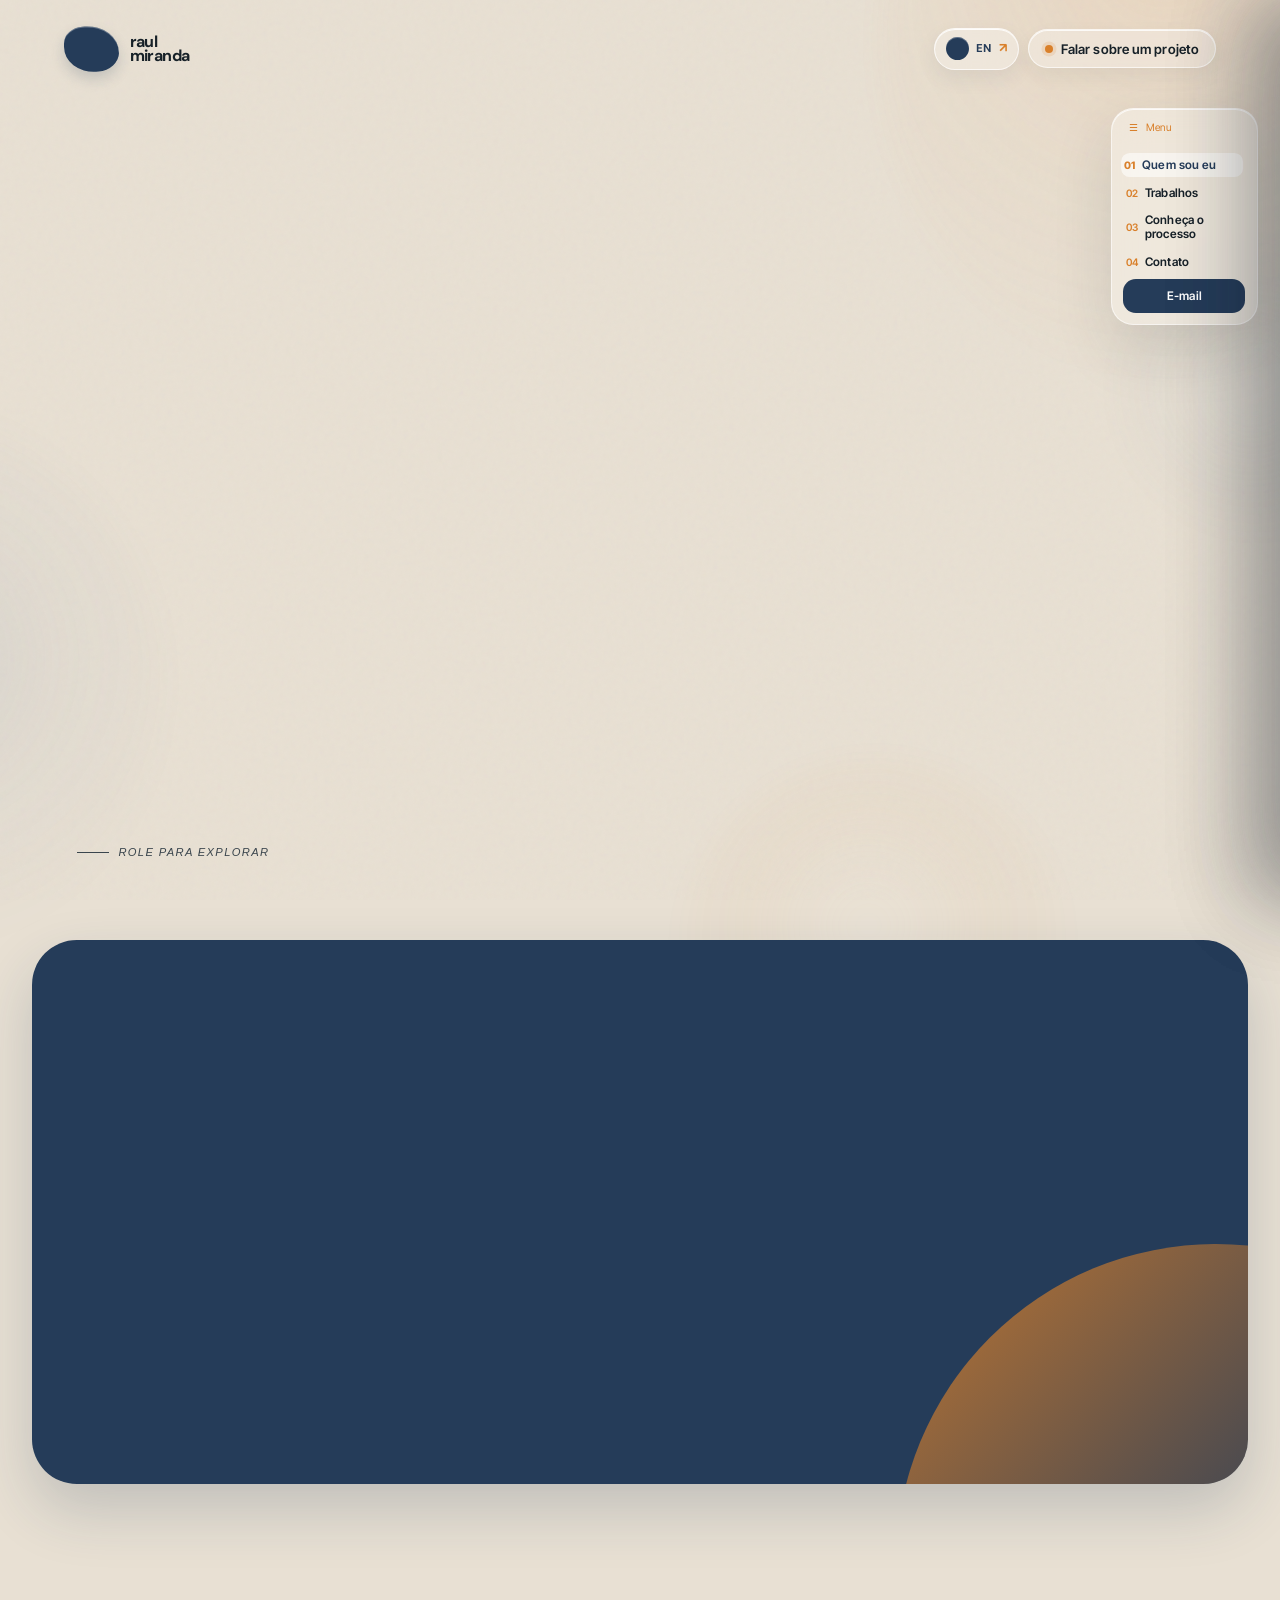
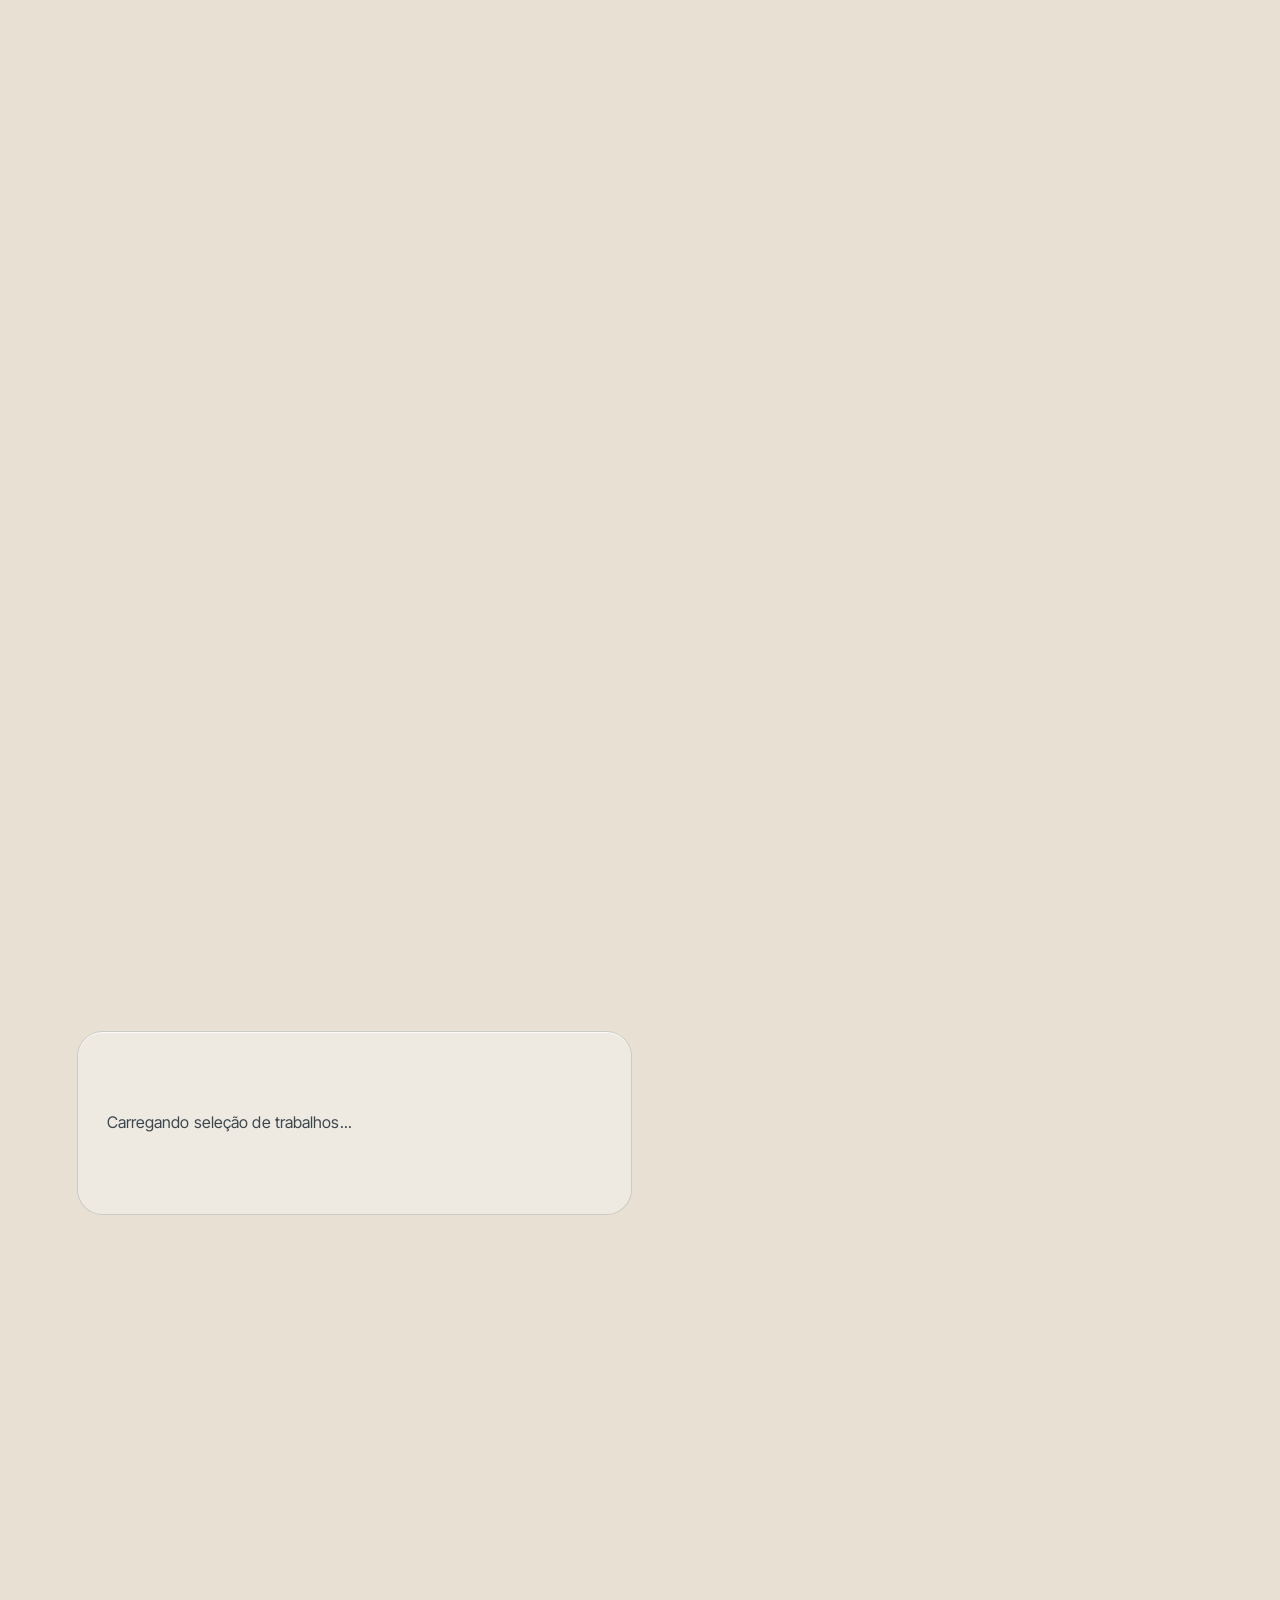
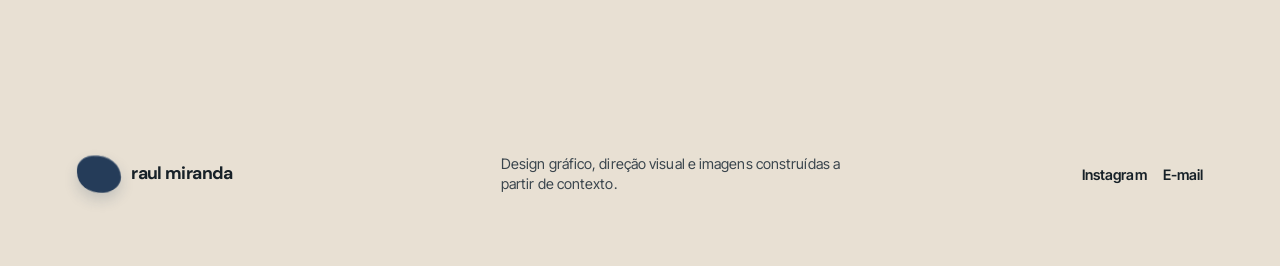
==== commit 3bd1ee2f: "tanta" ====
--- a/index.html
+++ b/index.html
@@ -7,14 +7,14 @@
     <meta name="description" content="Portfólio de Raul Miranda, designer gráfico com foco em direção visual, campanhas, social media e manipulação de imagem." />
     <meta name="theme-color" content="#e6ddcf" />
     <title>Raul Miranda, design que entra no jogo</title>
-    <link id="site-favicon" rel="icon" type="image/png" href="./assets/rms-oficial-BXSpau77.png" />
+    <link id="site-favicon" rel="icon" type="image/png" href="./assets/favicon-rms-azul-C6J7emdX.png" />
     <link id="site-apple-touch-icon" rel="apple-touch-icon" href="./assets/rms-oficial-BXSpau77.png" />
     <link rel="preconnect" href="https://fonts.googleapis.com" />
     <link rel="preconnect" href="https://fonts.gstatic.com" crossorigin />
     <link href="https://fonts.googleapis.com/css2?family=DM+Sans:opsz,wght@9..40,500;9..40,600;9..40,700&family=Inter+Tight:wght@400;500;600&display=swap" rel="stylesheet" />
-    <script type="module" crossorigin src="./assets/portfolio-Cysk6Z9W.js"></script>
+    <script type="module" crossorigin src="./assets/portfolio-BcremOTZ.js"></script>
     <link rel="modulepreload" crossorigin href="./assets/supabase-client-wD19fxaL.js">
-    <link rel="stylesheet" crossorigin href="./assets/portfolio-Beu16Oxi.css">
+    <link rel="stylesheet" crossorigin href="./assets/portfolio-QjHiD_7H.css">
   </head>
   <body>
     <!-- Horizonte Tátil: vidro fosco, marca RMS oficial, apresentação editorial e uma câmera lateral que atravessa cada frente criativa. -->
@@ -22,6 +22,8 @@
     <div class="noise" aria-hidden="true"></div>
     <div class="page-orbit orbit-one" aria-hidden="true"></div>
     <div class="page-orbit orbit-two" aria-hidden="true"></div>
+    <div class="page-orbit orbit-three" aria-hidden="true"></div>
+    <div class="page-orbit orbit-four" aria-hidden="true"></div>
 
     <div class="site-frame">
       <header class="site-header" id="inicio">
@@ -193,9 +195,7 @@
               <span class="scratch-burst burst-two" aria-hidden="true">✦</span>
               <span class="scratch-arrow arrow-one" aria-hidden="true">↘</span>
               <div class="scratch-ticket-brand" aria-label="RMS">
-                <span class="scratch-star-ring" aria-hidden="true">✦ ✦ ✦</span>
                 <strong aria-hidden="true">RMS</strong>
-                <span class="scratch-star-ring" aria-hidden="true">✦ ✦ ✦</span>
               </div>
               <div class="scratch-ticket-heading">
                 <span>raspou e</span>
--- a/assets/portfolio-QjHiD_7H.css
+++ b/assets/portfolio-QjHiD_7H.css
@@ -0,0 +1 @@
+:root{--beige: #e8e0d3;--beige-light: #f7f3ec;--ink: #172128;--ink-soft: #3a454d;--blue: #627ca7;--blue-deep: #253c59;--orange: #d9802b;--orange-bright: #ee9140;--line: rgba(23, 33, 40, .16);--glass: rgba(255, 255, 255, .32);--shadow: 0 24px 60px rgba(34, 45, 53, .13);--ease-out: cubic-bezier(.23, 1, .32, 1);--ease-in-out: cubic-bezier(.77, 0, .175, 1)}*{box-sizing:border-box}html{scroll-behavior:smooth}body{margin:0;min-width:320px;color:var(--ink);background:var(--beige);font-family:Inter Tight,sans-serif;letter-spacing:.006em;overflow-x:hidden}body.gallery-open,body.viewer-open,body.process-open{overflow:hidden}img.is-media-loading{color:transparent;background:linear-gradient(105deg,#dce1df 8%,#f8f6ef,#dce1df 38%);background-size:220% 100%;animation:media-sheen 1.25s linear infinite}.is-media-loading{position:relative;overflow:hidden}.is-media-loading:after{content:"";position:absolute;inset:0;z-index:2;pointer-events:none;background:linear-gradient(105deg,#dae0ded6 8%,#faf8f0f0,#dae0ded6 38%);background-size:220% 100%;animation:media-sheen 1.25s linear infinite}@keyframes media-sheen{to{background-position:-220% 0}}@media (prefers-reduced-motion: reduce){img.is-media-loading,.is-media-loading:after{animation:none}}a{color:inherit;text-decoration:none}button{font:inherit}button,a{-webkit-tap-highlight-color:transparent}button:focus-visible,a:focus-visible{outline:3px solid var(--orange);outline-offset:4px}.site-frame{min-width:100%;transition:transform .68s var(--ease-out);will-change:transform}body.gallery-open .site-frame,body.process-open .site-frame{transform:translate3d(-100vw,0,0)}.skip-link{position:fixed;z-index:100;left:1rem;top:-4rem;padding:.8rem 1rem;border-radius:999px;color:#fff;background:var(--ink);transition:top .18s var(--ease-out)}.skip-link:focus{top:1rem}.noise{position:fixed;z-index:-1;inset:0;opacity:.12;pointer-events:none;background-image:url("data:image/svg+xml,%3Csvg viewBox='0 0 200 200' xmlns='http://www.w3.org/2000/svg'%3E%3Cfilter id='n'%3E%3CfeTurbulence type='fractalNoise' baseFrequency='.8' numOctaves='3' stitchTiles='stitch'/%3E%3C/filter%3E%3Crect width='100%25' height='100%25' filter='url(%23n)' opacity='.26'/%3E%3C/svg%3E")}.page-orbit{position:fixed;z-index:-2;border-radius:50%;opacity:.18;filter:blur(18px);pointer-events:none;will-change:transform}.orbit-one{width:58vw;height:58vw;top:-25vw;right:-27vw;background:radial-gradient(circle at 38% 36%,rgba(238,145,64,.72),rgba(238,145,64,.25) 34%,transparent 68%)}.orbit-two{width:44vw;height:44vw;top:45%;left:-31vw;background:radial-gradient(circle at 55% 45%,rgba(98,124,167,.7),rgba(98,124,167,.22) 37%,transparent 70%)}.orbit-three{width:31vw;height:31vw;right:16vw;bottom:-20vw;background:radial-gradient(circle at 48% 42%,rgba(247,243,236,.94),rgba(217,128,43,.25) 42%,transparent 71%);opacity:.14}.orbit-four{width:24vw;height:24vw;top:26vh;right:-11vw;background:radial-gradient(circle at 45% 50%,rgba(215,232,241,.9),rgba(98,124,167,.26) 43%,transparent 70%);opacity:.12}@media (prefers-reduced-motion: no-preference){.orbit-one{animation:ambient-drift-one 56s ease-in-out infinite alternate}.orbit-two{animation:ambient-drift-two 48s ease-in-out infinite alternate}.orbit-three{animation:ambient-drift-three 62s ease-in-out infinite alternate}.orbit-four{animation:ambient-drift-four 44s ease-in-out infinite alternate}}@keyframes ambient-drift-one{0%{transform:translateZ(0) scale(1)}to{transform:translate3d(-6vw,7vh,0) scale(1.08)}}@keyframes ambient-drift-two{0%{transform:translateZ(0) scale(1)}to{transform:translate3d(8vw,-5vh,0) scale(.94)}}@keyframes ambient-drift-three{0%{transform:translateZ(0) scale(.95)}to{transform:translate3d(-4vw,-8vh,0) scale(1.06)}}@keyframes ambient-drift-four{0%{transform:translateZ(0) scale(1)}to{transform:translate3d(-8vw,4vh,0) scale(1.1)}}.site-header{display:flex;align-items:center;justify-content:space-between;max-width:1500px;padding:1.6rem 5vw 0;margin:0 auto}.brand{display:inline-flex;align-items:center;gap:.65rem;line-height:.87;text-transform:lowercase}.brand-mark{display:grid;width:3.45rem;height:2.9rem;place-items:center;overflow:hidden;border-radius:34% 64% 38% 60%;background:var(--blue-deep);transform:skewY(-4deg);box-shadow:inset 0 1px #ffffff4d,0 7px 14px #233c592e}.brand-mark img{display:block;width:2.7rem;max-height:2rem;object-fit:contain;transform:skewY(4deg);filter:drop-shadow(1px 0 0 var(--beige-light)) drop-shadow(-1px 0 0 var(--beige-light)) drop-shadow(0 1px 0 var(--beige-light)) drop-shadow(0 -1px 0 var(--beige-light)) drop-shadow(0 0 1px var(--blue-deep))}.brand-name{font-family:DM Sans,sans-serif;font-size:1rem;font-weight:700;letter-spacing:-.035em}.header-contact{display:inline-flex;gap:.5rem;align-items:center;padding:.65rem 1rem;border:1px solid rgba(255,255,255,.64);border-radius:999px;background:#ffffff4a;box-shadow:0 8px 20px #242c2d0f,inset 0 1px #fffc;font-size:.83rem;font-weight:600;-webkit-backdrop-filter:blur(14px);backdrop-filter:blur(14px);transition:transform .18s var(--ease-out),background .18s var(--ease-out)}.header-contact:hover{background:#ffffff8f;transform:translateY(-2px)}.contact-dot{width:.5rem;height:.5rem;border-radius:99px;background:var(--orange);box-shadow:0 0 0 .22rem #d9802b26}.contact-rail{position:fixed;z-index:8;right:clamp(.8rem,1.75vw,1.8rem);top:clamp(5.7rem,12vh,7.4rem);display:grid;gap:.75rem;width:9.15rem;padding:.7rem;border:1px solid rgba(255,255,255,.56);border-radius:1.4rem;background:#f7f3ec80;box-shadow:var(--shadow),inset 0 1px #fffc;-webkit-backdrop-filter:blur(18px);backdrop-filter:blur(18px)}.contact-rail a{display:flex;align-items:center;gap:.45rem;padding:.3rem .15rem;border-radius:.55rem;font-size:.74rem;font-weight:600;transition:color .16s ease,background .16s ease,transform .16s var(--ease-out)}.contact-rail a:hover{color:var(--orange)}.contact-rail a.is-active{color:var(--blue-deep);background:#ffffff94;transform:translate(-.12rem)}.contact-rail a.is-active span{color:var(--orange);font-weight:800}.contact-rail span{color:var(--orange);font-size:.64rem}.contact-rail .rail-cta{justify-content:center;margin-top:.1rem;padding:.62rem .4rem;border-radius:.8rem;background:var(--blue-deep);color:#fff}.section-shell{width:min(1270px,calc(100% - 12vw));margin:0 auto}.hero{position:relative;display:grid;grid-template-columns:1.03fr .97fr;align-items:center;min-height:calc(100svh - 6rem);padding:5.4rem 0 4rem}.eyebrow{display:flex;align-items:center;gap:.55rem;margin:0 0 1.15rem;color:var(--blue-deep);font-size:.74rem;font-weight:600;letter-spacing:.095em;text-transform:uppercase}.eyebrow>span:first-child{display:inline-block;width:1.9rem;height:1px;background:currentColor}h1,h2{margin:0;font-family:DM Sans,sans-serif;letter-spacing:-.048em;line-height:.98}h1{max-width:11ch;font-size:clamp(4rem,7.5vw,8.3rem);font-weight:700}h1 em{color:var(--orange);font-style:normal}.hero-text{max-width:31rem;margin:1.8rem 0 2rem;color:var(--ink-soft);font-size:clamp(1.08rem,1.4vw,1.25rem);line-height:1.52}.hero-actions,.contact-links{display:flex;flex-wrap:wrap;align-items:center;gap:.8rem}.button{display:inline-flex;align-items:center;justify-content:center;gap:.7rem;min-height:3rem;padding:.85rem 1.1rem;border:0;border-radius:1rem;font-weight:600;cursor:pointer;transition:transform .16s var(--ease-out),box-shadow .16s var(--ease-out),background .16s var(--ease-out)}.button:active{transform:scale(.97)}.button-primary{color:#fff;background:var(--orange);box-shadow:0 12px 24px #d9802b40}.button-primary:hover{box-shadow:0 16px 28px #d9802b57;transform:translateY(-2px)}.button-ghost{border:1px solid var(--line);background:#ffffff3d}.button-ghost:hover{background:#ffffff8c}.hero-visual{position:relative;display:grid;place-items:center;min-height:31.5rem}.hero-halo{position:absolute;z-index:0;width:27rem;height:27rem;border-radius:50%;background:conic-gradient(from 215deg,#d9802b,#e7cbbb,#627ca7,#d9802b);filter:blur(1px);opacity:.72;transform:rotate(-15deg)}.lens{position:relative;overflow:hidden;border:1px solid rgba(255,255,255,.7);background:#fff3;box-shadow:inset 0 1px #ffffffe6,0 28px 50px #1d283030;-webkit-backdrop-filter:blur(12px);backdrop-filter:blur(12px)}.lens-large{z-index:1;width:min(22vw,17rem);aspect-ratio:9 / 16;overflow:visible;border:0;border-radius:2rem;background:transparent;box-shadow:0 28px 50px #1d283030;transform:rotate(2deg)}.lens-large img{position:relative;z-index:1;width:100%;height:100%;display:block;object-fit:contain;mix-blend-mode:normal;opacity:1;filter:drop-shadow(0 1.35rem 1.25rem rgba(29,40,48,.18));transform:none}.lens-sheen{position:absolute;z-index:2;inset:0;pointer-events:none;background:linear-gradient(118deg,rgba(255,255,255,.34),transparent 23%,transparent 65%,rgba(255,255,255,.16))}.lens-mini{position:absolute;display:grid;place-items:center;width:6.8rem;height:6.8rem;border-radius:37% 63% 52% 48%;transform:rotate(-13deg)}.lens-mini img{width:3.6rem;max-height:2.7rem;object-fit:contain;transform:rotate(13deg)}.lens-blue{z-index:3;right:-14%;top:auto;bottom:16%;background:#253c59c2}.hero-caption{position:absolute;left:-3%;right:auto;bottom:-1%;z-index:2;display:grid;gap:.3rem;padding:.9rem 1rem;border:1px solid rgba(255,255,255,.7);border-radius:1rem;background:#f7f3ec7a;box-shadow:var(--shadow),inset 0 1px #fffc;-webkit-backdrop-filter:blur(16px);backdrop-filter:blur(16px)}.hero-caption span{color:var(--blue-deep);font-size:.67rem;font-weight:700;letter-spacing:.1em;text-transform:uppercase}.hero-caption strong{font-family:DM Sans;font-size:.95rem;letter-spacing:-.02em;line-height:1.15}.hero-scroll{position:absolute;left:0;bottom:1.1rem;display:flex;align-items:center;gap:.6rem;color:var(--ink-soft);font-size:.7rem;text-transform:uppercase;letter-spacing:.12em}.hero-scroll span{width:2rem;height:1px;background:var(--ink-soft)}.manifesto{position:relative;display:grid;grid-template-columns:.72fr 1fr .55fr;gap:clamp(1.5rem,5vw,5rem);align-items:center;width:min(1460px,calc(100% - 5vw));min-height:34rem;padding:4rem 7vw;margin:4rem auto 9rem;overflow:hidden;border-radius:2.8rem;color:var(--beige-light);background:var(--blue-deep);box-shadow:0 26px 60px #253c5933}.manifesto:before{content:"";position:absolute;width:40rem;height:40rem;right:-18rem;bottom:-25rem;border-radius:50%;background:linear-gradient(135deg,var(--orange),transparent 61%);opacity:.85}.profile-portrait{position:relative;z-index:1;align-self:stretch;min-height:24rem;margin:0;overflow:hidden;border:1px solid rgba(255,255,255,.34);border-radius:1.65rem;background:#ece6db;box-shadow:inset 0 1px #ffffff8c,0 16px 34px #070f1a33}.profile-portrait>img{display:block;width:100%;height:100%;object-fit:contain;object-position:center}.profile-portrait:after{content:"";position:absolute;inset:42% 0 0;background:linear-gradient(transparent,#101f2fc7);pointer-events:none}.profile-portrait figcaption{position:absolute;z-index:1;right:1rem;bottom:1rem;left:1rem;display:flex;align-items:center;gap:.6rem;color:#fff;font-family:DM Sans;font-size:.94rem;font-weight:700;line-height:1.05}.profile-portrait figcaption img{width:2.65rem;max-height:1.9rem;object-fit:contain}.profile-portrait figcaption small{display:block;margin-top:.2rem;color:#ffffffb3;font-family:Inter Tight;font-size:.67rem;font-weight:600;letter-spacing:.08em;text-transform:uppercase}.manifesto>p{position:relative;max-width:19ch;margin:0;font-family:DM Sans;font-size:clamp(2.1rem,3.7vw,4.15rem);font-weight:600;letter-spacing:-.045em;line-height:1.03}.manifesto-note{position:relative;display:grid;gap:.65rem;align-self:end;padding:1.15rem;border:1px solid rgba(255,255,255,.25);border-radius:1.2rem;background:#ffffff17;-webkit-backdrop-filter:blur(8px);backdrop-filter:blur(8px)}.manifesto-note span{color:#ffffffa6;font-size:.72rem;text-transform:uppercase;letter-spacing:.1em}.manifesto-note strong{font-size:1rem;line-height:1.3}.satisfaction-strip{display:grid;grid-template-columns:minmax(0,.86fr) minmax(0,1.14fr);gap:clamp(2rem,6vw,7rem);align-items:end;padding:0 0 9rem}.satisfaction-copy h2{max-width:11ch;font-size:clamp(2.5rem,4.6vw,4.75rem);font-weight:700}.satisfaction-copy>p:not(.eyebrow){max-width:28rem;margin:1.2rem 0 0;color:var(--ink-soft);font-size:1.03rem;line-height:1.5}.satisfaction-metrics{display:grid;grid-template-columns:repeat(2,minmax(0,1fr));gap:.8rem;margin:0}.satisfaction-metrics>div{min-height:9.5rem;padding:1.25rem 1.35rem;border:1px solid rgba(255,255,255,.7);border-radius:1.35rem;background:#ffffff4d;box-shadow:0 14px 28px #1c293212,inset 0 1px #ffffffd1}.satisfaction-metrics>div:nth-child(2){background:var(--blue-deep);color:var(--beige-light);transform:translateY(-1.1rem)}.satisfaction-metrics>div:nth-child(3){background:var(--orange)}.satisfaction-metrics dt{font-family:DM Sans;font-size:clamp(2.2rem,3.5vw,3.5rem);font-weight:700;letter-spacing:-.055em;line-height:1}.satisfaction-metrics dd{max-width:11ch;margin:.7rem 0 0;color:var(--ink-soft);font-size:.8rem;font-weight:600;line-height:1.22}.satisfaction-metrics>div:nth-child(2) dd{color:#ffffffb8}.satisfaction-reviews{grid-column:1/-1;display:grid;grid-template-columns:repeat(4,minmax(0,1fr));gap:.8rem;margin-top:.6rem}.review-card{min-height:10.5rem;padding:1.1rem 1.2rem;border:1px solid rgba(255,255,255,.7);border-radius:1.25rem;background:#ffffff47;box-shadow:0 14px 28px #1c29320f,inset 0 1px #ffffffd1}.review-card-top{display:flex;align-items:baseline;justify-content:space-between;gap:.75rem}.review-card-top strong{font-family:DM Sans;font-size:1.2rem;letter-spacing:-.03em}.review-card-top>span{color:var(--orange);font-size:.82rem;font-weight:700}.review-card-top small{color:var(--ink-soft);font-size:.66rem;font-weight:600}.review-card p{margin:1.15rem 0 0;color:var(--ink-soft);font-size:.92rem;line-height:1.42}.review-card-blue{color:var(--beige-light);background:var(--blue-deep)}.review-card-blue p,.review-card-blue .review-card-top small{color:#ffffffbd}.review-card-orange{background:var(--orange)}.review-card-orange .review-card-top>span{color:var(--ink)}.review-card-orange .review-card-top small,.review-card-orange p{color:#172128c7}.work{padding:2rem 0 9rem}.section-heading{display:grid;grid-template-columns:1fr .66fr;gap:2rem;margin-bottom:3rem}.section-heading .eyebrow{grid-column:1/-1;margin-bottom:0}.section-heading h2,.approach h2,.contact h2{font-size:clamp(3.2rem,5.8vw,6rem);font-weight:700}.section-heading>p:not(.eyebrow){max-width:27rem;align-self:end;margin:0;color:var(--ink-soft);font-size:1.1rem;line-height:1.5}.category-list{display:grid;grid-auto-flow:row;grid-template-columns:repeat(2,minmax(0,1fr));grid-auto-rows:minmax(11.5rem,auto);gap:1rem}.category-state{display:flex;align-items:center;min-height:11.5rem;margin:0;padding:1.7rem 1.8rem;border:1px solid rgba(37,60,89,.18);border-radius:1.6rem;color:var(--ink-soft);background:#ffffff52;box-shadow:inset 0 1px #ffffffc7;font-size:1rem;line-height:1.45}.category-card{position:relative;display:grid;grid-template-columns:auto 1fr auto;grid-template-areas:"number name arrow" "number detail arrow";align-items:center;gap:.3rem 1rem;min-height:11.5rem;height:100%;padding:1.7rem 1.8rem;overflow:hidden;border:1px solid transparent;border-radius:1.6rem;cursor:pointer;text-align:left;transition:transform .24s var(--ease-out),box-shadow .24s var(--ease-out),background .24s var(--ease-out)}.category-card:before{content:"";position:absolute;width:10rem;height:10rem;right:-4rem;bottom:-6rem;border:1px solid currentColor;border-radius:50%;opacity:.16;transition:transform .36s var(--ease-out)}.category-card:hover{transform:translateY(-5px);box-shadow:0 20px 30px #232f3821}.category-card:hover:before{transform:scale(1.25) translate(-.5rem,-.5rem)}.category-number{grid-area:number;align-self:start;color:currentColor;font-size:.72rem;font-weight:700;letter-spacing:.08em}.category-name{grid-area:name;position:relative;font-family:DM Sans;font-size:clamp(1.7rem,2.6vw,2.7rem);font-weight:700;letter-spacing:-.035em;line-height:1}.category-detail{grid-area:detail;position:relative;color:inherit;font-size:.95rem;line-height:1.35;opacity:.78}.category-arrow{grid-area:arrow;position:relative;display:grid;width:2.5rem;height:2.5rem;place-items:center;border:1px solid currentColor;border-radius:50%;font-size:1.15rem;transition:transform .24s var(--ease-out)}.category-card:hover .category-arrow{transform:rotate(45deg)}.category-dark{color:var(--beige-light);background:var(--ink)}.category-orange{color:var(--ink);background:var(--orange)}.category-outline{color:var(--ink);border-color:var(--line);background:#f7f3ec6b;box-shadow:inset 0 1px #ffffffbf}.category-wide{grid-column:auto}.work-footnote{margin:1.3rem 0 0;color:var(--ink-soft);font-size:.92rem;line-height:1.4}@media (min-width: 901px){.satisfaction-metrics{align-items:stretch}.satisfaction-metrics>div{min-height:10rem}.satisfaction-metrics>div:nth-child(2){transform:none}.category-list .category-card:nth-child(5){order:2}.category-list .category-card:nth-child(2){order:3}.category-list .category-card:nth-child(6){order:4}.category-list .category-card:nth-child(3){order:5}.category-list .category-card:nth-child(7){order:6}.category-list .category-card:nth-child(4){order:7}.category-list .category-card:nth-child(8){order:8}}.process-entry{position:relative;display:grid;grid-template-columns:minmax(0,1fr) minmax(18rem,.62fr);gap:2rem 5vw;align-items:end;margin-bottom:8.5rem;padding:clamp(2rem,5vw,4.4rem);overflow:hidden;border:1px solid rgba(255,255,255,.72);border-radius:2.1rem;background:#ffffff4d;box-shadow:var(--shadow),inset 0 1px #ffffffd1}.process-entry>*:not(.process-entry-orb){position:relative;z-index:1}.process-entry h2{max-width:10ch;font-size:clamp(3.2rem,5.8vw,6rem);font-weight:700}.process-entry-action{max-width:27rem}.process-entry-action>p{margin:0 0 1.35rem;color:var(--ink-soft);font-size:1.08rem;line-height:1.5}.process-entry-hint{display:inline-flex;align-items:center;gap:.48rem;margin-top:1rem;color:var(--blue-deep);font-size:.77rem;font-weight:700}.process-entry-hint span{color:var(--orange);font-size:1.05rem}.process-entry-orb{position:absolute;width:24rem;height:24rem;right:-9rem;top:-10rem;border:1px solid rgba(37,60,89,.2);border-radius:48% 52% 66% 34%;background:radial-gradient(circle at 35% 35%,rgba(255,255,255,.9),rgba(238,145,64,.7) 27%,rgba(98,124,167,.35) 58%,transparent 70%);filter:blur(1px);transform:rotate(-18deg)}.process-intro{display:grid;grid-template-columns:minmax(0,1fr) minmax(18rem,.58fr);gap:2rem 5vw;align-items:end;margin-bottom:2.7rem}.process-intro h2{max-width:10ch;font-size:clamp(3.2rem,5.8vw,6rem);font-weight:700}.process-intro-note{max-width:27rem;padding-bottom:.3rem}.process-intro-note>p{margin:0;color:var(--ink-soft);font-size:1.08rem;line-height:1.5}.process-instruction{display:inline-flex;align-items:center;gap:.55rem;margin-top:1.2rem;padding:.56rem .76rem;border:1px solid rgba(37,60,89,.16);border-radius:999px;color:var(--blue-deep);background:#ffffff4d;box-shadow:inset 0 1px #ffffffb8;font-size:.78rem;font-weight:700}.process-instruction>span{color:var(--orange);font-size:1.05rem}.process-shell{overflow:hidden;border:1px solid rgba(255,255,255,.72);border-radius:2.15rem;background:#ffffff4a;box-shadow:var(--shadow),inset 0 1px #ffffffd1}.process-shell:focus-visible{outline:3px solid var(--orange);outline-offset:5px}.process-track{display:flex;touch-action:pan-y;-webkit-user-select:none;user-select:none;will-change:transform;transition:transform .52s var(--ease-out)}.process-track.is-dragging{cursor:grabbing;transition:none}.process-stage{display:grid;grid-template-columns:minmax(0,1.17fr) minmax(17rem,.83fr);flex:0 0 100%;gap:clamp(1.6rem,4vw,4rem);align-items:center;min-height:30rem;padding:clamp(1.15rem,3vw,2.4rem)}.process-image{position:relative;min-height:23rem;margin:0;overflow:hidden;border:1px solid rgba(255,255,255,.72);border-radius:1.55rem;background:var(--blue-deep);box-shadow:inset 0 1px #ffffff80,0 17px 28px #15232d21}.process-image img{display:block;width:100%;height:100%;position:absolute;inset:0;object-fit:cover;pointer-events:none;-webkit-user-drag:none}.process-image:after{content:"";position:absolute;inset:0;background:linear-gradient(112deg,rgba(255,255,255,.14),transparent 28%,transparent 67%,rgba(255,255,255,.09));pointer-events:none}.process-image figcaption{position:absolute;z-index:1;top:.9rem;left:.9rem;padding:.42rem .58rem;border:1px solid rgba(255,255,255,.46);border-radius:999px;color:#fff;background:#101f2f7a;font-size:.65rem;font-weight:700;letter-spacing:.07em;text-transform:uppercase;-webkit-backdrop-filter:blur(10px);backdrop-filter:blur(10px)}.process-stage-copy{max-width:24rem}.process-stage-number{display:block;margin-bottom:1.1rem;color:var(--orange);font-size:.76rem;font-weight:700;letter-spacing:.12em}.process-stage-number small{margin-left:.2rem;color:var(--ink-soft);font-size:.68rem}.process-stage-copy h3{margin:0;font-family:DM Sans;font-size:clamp(2.35rem,4vw,4.3rem);font-weight:700;letter-spacing:-.052em;line-height:.97}.process-stage-copy p{margin:1.25rem 0 0;color:var(--ink-soft);font-size:1.08rem;line-height:1.52}.process-gallery .process-image{opacity:.26;transform:translate3d(3.2rem,0,0) rotate(1.8deg) scale(.97);transition:opacity .34s var(--ease-out),transform .58s var(--ease-out)}.process-gallery .process-stage-copy{opacity:0;transform:translate3d(1.5rem,.6rem,0);transition:opacity .3s var(--ease-out),transform .38s var(--ease-out)}.process-gallery .process-stage.is-active .process-image{opacity:1;transform:translateZ(0) rotate(0) scale(1)}.process-gallery .process-stage.is-active .process-stage-copy{opacity:1;transform:translateZ(0);transition-delay:.08s}.process-navigation{display:flex;align-items:stretch;justify-content:space-between;gap:1rem;border-top:1px solid rgba(23,33,40,.12)}.process-tabs{display:grid;grid-template-columns:repeat(6,minmax(0,1fr));flex:1}.process-tabs button{display:flex;flex-direction:column;gap:.25rem;min-height:4.8rem;padding:.85rem .72rem;border:0;border-right:1px solid rgba(23,33,40,.1);color:var(--ink-soft);background:transparent;cursor:pointer;font-size:.78rem;font-weight:600;text-align:left;transition:color .18s var(--ease-out),background .18s var(--ease-out)}.process-tabs button:last-child{border-right:0}.process-tabs button span{color:var(--orange);font-size:.64rem;font-weight:700;letter-spacing:.08em}.process-tabs button:hover,.process-tabs button.is-active{color:var(--blue-deep);background:#ffffff6b}.process-tabs button.is-active{box-shadow:inset 0 -3px var(--orange)}.process-controls{display:flex;align-items:center;gap:.45rem;padding:.6rem .75rem .6rem 0}.process-arrow{display:grid;width:2.7rem;height:2.7rem;place-items:center;border:1px solid rgba(37,60,89,.18);border-radius:50%;color:var(--blue-deep);background:#ffffff5c;cursor:pointer;font-size:1.08rem;transition:transform .16s var(--ease-out),color .16s var(--ease-out),background .16s var(--ease-out)}.process-arrow:hover{color:#fff;background:var(--blue-deep);transform:translate(2px)}.process-arrow:first-child:hover{transform:translate(-2px)}.sr-only{position:absolute;width:1px;height:1px;padding:0;margin:-1px;overflow:hidden;clip:rect(0,0,0,0);white-space:nowrap;border:0}.approach{display:grid;grid-template-columns:1fr 1fr;gap:5rem 7vw;padding:7rem 0 8rem}.approach-copy>p:not(.eyebrow){max-width:32rem;margin:1.4rem 0 0;color:var(--ink-soft);font-size:1.1rem;line-height:1.52}.process-list{display:grid;gap:1.3rem;margin:0;padding:0;list-style:none}.process-list li{display:grid;grid-template-columns:2.5rem 1fr;gap:.75rem;padding:0 0 1.3rem;border-bottom:1px solid var(--line)}.process-list li>span{color:var(--orange);font-size:.75rem;font-weight:700}.process-list strong{font-family:DM Sans;font-size:1.32rem;letter-spacing:-.025em}.process-list p{margin:.35rem 0 0;color:var(--ink-soft);line-height:1.48}.service-glass{position:relative;grid-column:1/-1;display:grid;grid-template-columns:.7fr 1.3fr;gap:2rem;padding:2rem 2.4rem;overflow:hidden;border:1px solid rgba(255,255,255,.75);border-radius:1.65rem;background:#ffffff52;box-shadow:var(--shadow),inset 0 1px #ffffffd9;-webkit-backdrop-filter:blur(16px);backdrop-filter:blur(16px)}.service-glass-orb{position:absolute;top:-5rem;right:16%;width:13rem;height:13rem;border-radius:50%;background:radial-gradient(circle at 35% 35%,#f8b16f,var(--orange) 45%,rgba(217,128,43,.1) 72%);opacity:.7;filter:blur(3px)}.service-glass p{position:relative;max-width:14rem;margin:0;font-family:DM Sans;font-size:1.4rem;font-weight:600;letter-spacing:-.025em;line-height:1.15}.service-glass ul{position:relative;display:flex;flex-wrap:wrap;gap:.55rem;align-content:center;margin:0;padding:0;list-style:none}.service-glass li{padding:.58rem .75rem;border:1px solid rgba(37,60,89,.16);border-radius:999px;color:var(--blue-deep);background:#ffffff52;font-size:.92rem;font-weight:600}.contact{padding:1rem 0 7rem}.contact-panel{position:relative;padding:clamp(2.5rem,6vw,6rem);overflow:hidden;border-radius:2.5rem;color:var(--beige-light);background:linear-gradient(135deg,#20354f,#304c70 57%,#d9802b 190%);box-shadow:0 28px 55px #253c592e}.contact-panel .eyebrow{color:#f2c59c}.contact-panel h2{position:relative;max-width:12ch}.contact-panel>p:not(.eyebrow){position:relative;max-width:31rem;margin:1.4rem 0 2rem;color:#fffc;font-size:1.12rem;line-height:1.5}.button-dark{position:relative;color:var(--blue-deep);background:var(--beige-light)}.button-dark:hover{transform:translateY(-2px);box-shadow:0 10px 25px #00000029}.text-link{position:relative;padding:.65rem .1rem;border-bottom:1px solid rgba(255,255,255,.55);color:#fff;font-weight:600}.contact-sphere{position:absolute;width:38rem;height:38rem;top:-15rem;right:-11rem;border:1px solid rgba(255,255,255,.35);border-radius:46% 54% 56% 44%;background:radial-gradient(circle at 35% 30%,#fff9,#da88408c 27%,#253c5929 68%);box-shadow:inset 22px 20px 25px #ffffff1f;transform:rotate(22deg)}.site-footer{display:grid;grid-template-columns:1fr 1.4fr auto;align-items:center;gap:2rem;width:min(1270px,calc(100% - 12vw));padding:0 0 4.5rem;margin:0 auto}.footer-brand .brand-mark{width:2.75rem;height:2.35rem}.footer-brand .brand-mark img{width:2.15rem;max-height:1.55rem}.footer-brand .brand-name{font-size:1.1rem}.site-footer p{max-width:23rem;margin:0;color:var(--ink-soft);font-size:.9rem;line-height:1.4}.site-footer>div{display:flex;gap:1rem;font-size:.9rem;font-weight:600}.site-footer>div a:hover{color:var(--orange)}.mobile-nav{display:none}.process-gallery{position:fixed;z-index:40;top:0;right:0;display:grid;grid-template-columns:minmax(0,1fr);grid-template-rows:auto 1fr;width:100vw;height:100dvh;overflow-x:clip;overflow-y:auto;color:var(--ink);background:#f2ece2f7;border-left:1px solid rgba(255,255,255,.78);box-shadow:-28px 0 80px #131f293d,inset 1px 0 #fffc;-webkit-backdrop-filter:blur(24px);backdrop-filter:blur(24px);transform:translate3d(100vw,0,0);transition:transform .68s var(--ease-out);will-change:transform}.process-gallery.is-open{transform:translate(0)}.process-gallery-glow{position:absolute;border-radius:50%;pointer-events:none;filter:blur(2px)}.process-gallery-glow-one{width:30rem;height:30rem;top:-15rem;right:-7rem;background:radial-gradient(circle,rgba(238,145,64,.5),transparent 67%)}.process-gallery-glow-two{width:25rem;height:25rem;bottom:-13rem;left:-9rem;background:radial-gradient(circle,rgba(98,124,167,.36),transparent 68%)}.process-topbar{grid-column:1;grid-row:1;position:sticky;z-index:2;top:0;display:flex;align-items:center;justify-content:space-between;padding:1.25rem clamp(1.4rem,4vw,3.5rem);border-bottom:1px solid rgba(23,33,40,.1);background:#f7f3ec8c;-webkit-backdrop-filter:blur(14px);backdrop-filter:blur(14px)}.process-close{display:inline-flex;align-items:center;gap:.55rem;padding:.55rem .76rem;border:1px solid rgba(23,33,40,.14);border-radius:999px;color:var(--ink);background:#ffffff54;font-size:.85rem;font-weight:600;cursor:pointer;transition:transform .16s var(--ease-out),background .16s var(--ease-out)}.process-close:hover{background:#ffffffb8;transform:translate(-2px)}.process-gallery-content{grid-column:1;grid-row:2;justify-self:center;align-self:start;position:relative;width:min(100% - 2.8rem,74rem);padding:clamp(2.2rem,5vw,4.5rem) 0 4rem;margin:0}.process-gallery .process-intro{margin-bottom:2.7rem}.process-gallery .process-shell{background:#ffffff52}.project-gallery{position:fixed;z-index:40;top:0;right:0;display:grid;grid-template-columns:minmax(0,1fr);grid-template-rows:auto 1fr;width:100vw;height:100dvh;overflow-x:clip;overflow-y:auto;color:var(--ink);background:#f7f3ecf5;border-left:1px solid rgba(255,255,255,.78);box-shadow:-28px 0 80px #131f293d,inset 1px 0 #fffc;-webkit-backdrop-filter:blur(24px);backdrop-filter:blur(24px);transform:translate3d(100vw,0,0);transition:transform .68s var(--ease-out);will-change:transform}.project-gallery.is-open{transform:translate(0)}.gallery-glow{position:absolute;border-radius:50%;pointer-events:none;filter:blur(2px)}.glow-one{width:26rem;height:26rem;top:-11rem;right:-8rem;background:radial-gradient(circle,rgba(238,145,64,.52),transparent 68%)}.glow-two{width:22rem;height:22rem;bottom:-10rem;left:-9rem;background:radial-gradient(circle,rgba(98,124,167,.38),transparent 68%)}.gallery-topbar{grid-column:1;grid-row:1;position:sticky;z-index:2;top:0;display:flex;align-items:center;justify-content:space-between;padding:1.25rem clamp(1.4rem,4vw,3.5rem);border-bottom:1px solid rgba(247,243,236,.55);background:#f7f3ec8c;-webkit-backdrop-filter:blur(14px);backdrop-filter:blur(14px)}.gallery-close{display:inline-flex;align-items:center;gap:.55rem;padding:.55rem .76rem;border:1px solid rgba(23,33,40,.14);border-radius:999px;color:var(--ink);background:#ffffff54;font-size:.85rem;font-weight:600;cursor:pointer;transition:transform .16s var(--ease-out),background .16s var(--ease-out)}.gallery-close:hover{background:#ffffffb8;transform:translate(-2px)}.gallery-mark{display:grid;width:3rem;height:2.55rem;place-items:center;overflow:hidden;border-radius:34% 64% 38% 60%;background:var(--blue-deep)}.gallery-mark img{width:2.25rem;max-height:1.65rem;object-fit:contain}.gallery-content{grid-column:1;grid-row:2;justify-self:center;align-self:start;position:relative;width:min(100% - 2.8rem,74rem);padding:clamp(2.2rem,5vw,4.5rem) 0 4rem;margin:0}.gallery-content h2{max-width:11ch;font-size:clamp(3.25rem,7vw,6rem)}.gallery-intro{max-width:35rem;margin:1.25rem 0 2.5rem;color:var(--ink-soft);font-size:1.08rem;line-height:1.5}.gallery-grid{display:grid;grid-template-columns:repeat(2,minmax(0,1fr));gap:1rem}.gallery-work{position:relative;display:block;min-height:20rem;padding:0;overflow:hidden;border:0;border-radius:1.35rem;background:#d9d1c4;box-shadow:0 14px 28px #1a273026;color:inherit;cursor:zoom-in;opacity:0;transform:translate(42px);transition:opacity .42s var(--ease-out),transform .42s var(--ease-out),box-shadow .22s var(--ease-out);transition-delay:calc(var(--item-index) * 65ms + .12s)}.project-gallery.is-open .gallery-work{opacity:1;transform:translate(0)}.gallery-work.is-transparent-work{background:linear-gradient(145deg,#fbf8f1,#e7ddce 58%,#d3deeb)}.gallery-work img{width:100%;height:100%;position:absolute;inset:0;object-fit:contain;padding:.6rem;opacity:1;transition:transform .4s var(--ease-out),opacity .24s var(--ease-out)}.gallery-work.is-loading img{opacity:0}.gallery-work.is-loading{background:linear-gradient(112deg,#d9d1c4 28%,#eee7dd,#d9d1c4 68%);background-size:220% 100%;animation:gallery-preview-pulse 1.2s linear infinite}.gallery-work.is-transparent-work.is-loading{background:linear-gradient(112deg,#f9f5ed 28%,#e9e1d5,#f9f5ed 68%);background-size:220% 100%}@keyframes gallery-preview-pulse{to{background-position:-220% 0}}.gallery-work:hover{box-shadow:0 22px 36px #1a273038}.gallery-work:hover img{transform:scale(1.04)}.gallery-work:after{content:"";position:absolute;inset:0;background:linear-gradient(0deg,rgba(10,17,23,.78),transparent 62%)}.gallery-work-info{position:absolute;z-index:1;left:1rem;right:1rem;bottom:1rem;color:#fff}.gallery-work-info span{display:block;margin-bottom:.25rem;font-size:.68rem;font-weight:600;letter-spacing:.08em;text-transform:uppercase;opacity:.76}.gallery-work-info strong{font-family:DM Sans;font-size:1.3rem;letter-spacing:-.025em}.gallery-contact{margin-top:2rem}.work-viewer{position:fixed;z-index:60;inset:0;display:grid;place-items:center;padding:clamp(1rem,3vw,2.5rem);opacity:0;pointer-events:none;transition:opacity .28s var(--ease-out)}.work-viewer.is-open{opacity:1;pointer-events:auto}.viewer-backdrop{position:absolute;inset:0;background:#0b141de6;-webkit-backdrop-filter:blur(13px);backdrop-filter:blur(13px)}.viewer-shell{position:relative;display:grid;grid-template-columns:minmax(0,1fr) clamp(18rem,27vw,23rem);width:min(100%,82rem);height:min(50rem,calc(100dvh - 2rem));overflow:hidden;border:1px solid rgba(255,255,255,.22);border-radius:1.7rem;color:var(--beige-light);background:#162235;box-shadow:0 32px 90px #00000073;opacity:0;transform:translateY(1.2rem) scale(.985);transition:opacity .22s var(--ease-out),transform .32s var(--ease-out)}.work-viewer.is-open.is-ready .viewer-shell{opacity:1;transform:translateY(0) scale(1)}.viewer-close{position:absolute;z-index:2;top:1rem;right:1rem;display:inline-flex;align-items:center;gap:.35rem;padding:.55rem .7rem;border:1px solid rgba(255,255,255,.25);border-radius:999px;color:#fff;background:#111d2ba8;font-size:.8rem;font-weight:600;cursor:pointer;-webkit-backdrop-filter:blur(10px);backdrop-filter:blur(10px)}.viewer-close span{font-size:1.2rem;line-height:.6}.viewer-media{position:relative;display:grid;min-width:0;min-height:0;place-items:center;overflow:hidden;padding:clamp(1.1rem,3vw,2.4rem);background:radial-gradient(circle at 50% 40%,#344d70,#142033 72%)}.viewer-media:before{content:"";position:absolute;inset:0;opacity:.5;background:radial-gradient(circle at 82% 12%,rgba(238,145,64,.32),transparent 28%),radial-gradient(circle at 13% 91%,rgba(98,124,167,.3),transparent 34%);pointer-events:none}.viewer-media.viewer-media-light{background:linear-gradient(145deg,#fbf8f1,#ece4d8 58%,#d7e2ef)}.viewer-media.viewer-media-light:before{opacity:.7;background:radial-gradient(circle at 88% 12%,rgba(238,145,64,.28),transparent 28%),radial-gradient(circle at 12% 88%,rgba(98,124,167,.24),transparent 34%)}.viewer-series{position:relative;z-index:1;display:grid;width:100%;height:100%;min-width:0;min-height:0;place-items:center;overflow:hidden}.viewer-series.is-series{grid-template-columns:repeat(var(--series-count),minmax(0,1fr));gap:clamp(.55rem,1.15vw,1.1rem)}.viewer-series img{display:block;width:100%;height:100%;min-width:0;min-height:0;max-width:100%;max-height:100%;object-fit:contain;object-position:center;filter:drop-shadow(0 18px 26px rgba(17,29,43,.16))}.viewer-series.is-series img{max-width:100%;max-height:100%}.viewer-info{display:grid;grid-template-rows:auto 1fr auto;align-self:stretch;min-height:0;max-height:100%;padding:clamp(1.5rem,3vw,3rem);overflow:auto}.viewer-heading{align-self:start}.viewer-info>span{display:block;margin-bottom:.6rem;color:#f1b978;font-size:.7rem;font-weight:700;letter-spacing:.1em;text-transform:uppercase}.viewer-heading>span{display:block;margin-bottom:.6rem;color:#f1b978;font-size:.7rem;font-weight:700;letter-spacing:.1em;text-transform:uppercase}.viewer-info h2{font-size:clamp(2.15rem,4vw,4rem)}.viewer-info p{margin:1rem 0 1.5rem;color:#ffffffbf;line-height:1.5}.viewer-info .button{align-self:end}[data-reveal]{opacity:0;filter:blur(5px);transform:translateY(24px) scale(.992);transition:opacity .68s var(--ease-out),transform .68s var(--ease-out),filter .68s var(--ease-out)}[data-reveal].is-visible{opacity:1;filter:blur(0);transform:translateY(0) scale(1)}@media (max-width: 1120px){.contact-rail{display:none}.section-shell{width:min(100% - 8vw,1100px)}.hero{grid-template-columns:1fr .85fr}.lens-large{width:min(27vw,18rem)}}@media (max-width: 760px){body{padding-bottom:4.5rem}body.gallery-open .site-frame,body.process-open .site-frame{transform:translate3d(-100vw,0,0)}.site-header{padding:1.1rem 1.15rem 0}.brand-mark{width:3rem;height:2.55rem}.brand-name{font-size:.9rem}.header-contact{padding:.56rem .72rem;font-size:.73rem}.section-shell{width:min(100% - 2.3rem,680px)}.hero{grid-template-columns:1fr;min-height:auto;padding:4.4rem 0 5.5rem}.hero h1{max-width:10ch;font-size:clamp(3.7rem,14.5vw,5.25rem);line-height:1.01}.hero-text{max-width:25rem;margin-top:1.55rem;font-size:1.08rem;line-height:1.52}.hero-visual{min-height:24rem;margin-top:1rem}.hero-halo{width:21rem;height:21rem}.lens-large{width:13.5rem}.lens-mini{width:5rem;height:5rem}.lens-mini img{width:2.75rem;max-height:2rem}.hero-caption{right:2%;bottom:4%}.hero-scroll{display:none}.manifesto{grid-template-columns:1fr;gap:2rem;width:min(100% - 2.3rem,680px);min-height:auto;padding:3.5rem 2rem;margin:0 auto 5rem;border-radius:2rem}.profile-portrait{min-height:25rem;max-width:24rem}.manifesto>p{max-width:19ch;font-size:clamp(2.08rem,9vw,3.25rem);line-height:1.06}.manifesto-note{max-width:18rem}.satisfaction-strip{grid-template-columns:1fr;gap:2rem;padding-bottom:5rem}.satisfaction-copy h2{font-size:clamp(2.65rem,11vw,4rem)}.satisfaction-metrics>div{min-height:8.75rem;padding:1.1rem}.satisfaction-metrics>div:nth-child(2){transform:none}.satisfaction-reviews{grid-template-columns:1fr;margin-top:0}.review-card{min-height:0}.section-heading{grid-template-columns:1fr;gap:1.1rem;margin-bottom:2rem}.section-heading h2,.approach h2,.contact h2{font-size:clamp(3rem,12.5vw,4.35rem)}.work{padding-bottom:5rem}.process-entry{grid-template-columns:1fr;gap:1.35rem;margin-bottom:5rem;padding:1.7rem;border-radius:1.65rem}.process-entry h2{font-size:clamp(3rem,12.5vw,4.35rem)}.process-entry-action>p{font-size:1rem}.process-entry-orb{width:18rem;height:18rem;right:-10rem;top:-8rem}.process-intro{grid-template-columns:1fr;gap:1.15rem;margin-bottom:1.8rem}.process-intro h2{font-size:clamp(3rem,12.5vw,4.35rem)}.process-intro-note{padding:0}.process-intro-note>p{font-size:1rem}.process-shell{border-radius:1.65rem}.process-stage{grid-template-columns:1fr;gap:1.5rem;min-height:0;padding:1rem}.process-image{min-height:0;aspect-ratio:1.48;border-radius:1.2rem}.process-stage-copy{padding:.2rem .35rem 1.15rem}.process-stage-copy h3{font-size:clamp(2.3rem,11vw,3.55rem)}.process-stage-copy p{margin-top:.9rem;font-size:1rem}.process-navigation{display:block}.process-tabs{display:flex;overflow-x:auto;scroll-snap-type:x mandatory;scrollbar-width:none}.process-tabs::-webkit-scrollbar{display:none}.process-tabs button{flex:0 0 auto;min-height:4.35rem;min-width:6.25rem;scroll-snap-align:start;border-right:1px solid rgba(23,33,40,.1);padding:.75rem .72rem}.process-controls{display:none}.category-list{grid-template-columns:1fr;gap:.8rem}.category-card,.category-wide{grid-column:auto;min-height:9.25rem;padding:1.3rem}.category-name{font-size:clamp(1.65rem,8vw,2.35rem)}.approach{grid-template-columns:1fr;gap:3rem;padding:5rem 0}.service-glass{grid-template-columns:1fr;gap:1.5rem;padding:1.6rem}.contact{padding-bottom:4rem}.contact-panel{padding:3.2rem 1.6rem;border-radius:1.8rem}.contact-sphere{width:25rem;height:25rem;top:-12rem;right:-14rem}.site-footer{grid-template-columns:1fr;gap:1.2rem;width:min(100% - 2.3rem,680px);padding-bottom:1.5rem}.mobile-nav{position:fixed;z-index:10;left:.8rem;right:.8rem;bottom:.75rem;display:grid;grid-template-columns:1fr 1fr 1.2fr;align-items:center;padding:.42rem;border:1px solid rgba(255,255,255,.7);border-radius:1.15rem;background:#f7f3ecb8;box-shadow:0 13px 33px #1b24272e,inset 0 1px #ffffffd9;-webkit-backdrop-filter:blur(18px);backdrop-filter:blur(18px)}.mobile-nav a{padding:.68rem .45rem;border-radius:.8rem;text-align:center;font-size:.78rem;font-weight:600}.mobile-nav .mobile-contact{color:#fff;background:var(--blue-deep)}.gallery-topbar,.process-topbar{padding:1rem 1.15rem}.process-gallery-content{width:min(100% - 2.3rem,680px);padding-top:2.35rem}.process-gallery .process-intro{margin-bottom:1.8rem}.gallery-content{width:min(100% - 2.3rem,680px);padding-top:2.35rem}.gallery-content h2{font-size:clamp(3rem,13vw,4.3rem)}.gallery-intro{font-size:1rem}.gallery-grid{grid-template-columns:1fr;gap:.85rem}.gallery-work{min-height:18rem}.viewer-shell{grid-template-columns:1fr;height:auto;max-height:calc(100dvh - 1rem);overflow:auto;border-radius:1.35rem}.viewer-media{min-height:0;height:min(55dvh,34rem);padding:3.5rem 1rem 1rem}.viewer-series img{width:100%;height:100%;max-width:100%;max-height:100%}.viewer-series.is-series{display:grid;grid-auto-flow:column;grid-auto-columns:minmax(78%,1fr);grid-template-columns:none;width:100%;overflow-x:auto;overscroll-behavior-x:contain;scroll-snap-type:x mandatory;justify-items:center;padding-right:1rem}.viewer-series.is-series img{width:100%;height:100%;max-width:100%;max-height:100%;scroll-snap-align:center}.viewer-info{min-height:13rem;padding:1.5rem}.viewer-info h2{font-size:clamp(2rem,11vw,3.4rem)}}@media (prefers-reduced-motion: reduce){html{scroll-behavior:auto}*,*:before,*:after{transition-duration:.01ms!important;animation-duration:.01ms!important}[data-reveal]{opacity:1;transform:none}}.accent-word{color:var(--orange);font-style:inherit}.header-actions{display:inline-flex;align-items:center;gap:.55rem}.language-switch{display:inline-flex;align-items:center;gap:.44rem;min-height:2.65rem;padding:.42rem .68rem;border:1px solid rgba(255,255,255,.72);border-radius:999px;color:var(--blue-deep);background:#f7f3ec7a;box-shadow:0 .5rem 1.25rem #233c5914,inset 0 1px #ffffffdb;-webkit-backdrop-filter:blur(16px);backdrop-filter:blur(16px);font-family:DM Sans,sans-serif;font-size:.71rem;font-weight:800;letter-spacing:.04em;cursor:pointer;transition:transform .16s var(--ease-out),background .16s var(--ease-out),box-shadow .16s var(--ease-out)}.language-switch:before{content:attr(data-active-locale);display:grid;width:1.45rem;height:1.45rem;place-items:center;border-radius:50%;color:#fff;background:var(--blue-deep);box-shadow:inset 0 1px #ffffff47;font-size:.62rem;letter-spacing:0;text-transform:uppercase}.language-switch:after{content:"↗";color:var(--orange);font-size:.8rem;line-height:1;transition:transform .16s var(--ease-out)}.language-switch:hover{background:#ffffffad;box-shadow:0 .7rem 1.5rem #233c5921,inset 0 1px #ffffffe6;transform:translateY(-2px)}.language-switch:hover:after{transform:rotate(90deg)}.language-switch:active{transform:scale(.97)}.contact-rail{transition:width .24s cubic-bezier(.23,1,.32,1),padding .24s cubic-bezier(.23,1,.32,1),background .24s ease}.rail-toggle{display:none;align-items:center;gap:.5rem;border:0;color:inherit;background:transparent;font:inherit;cursor:pointer}.rail-menu-content{display:grid;gap:.25rem}.contact-rail.is-collapsed{width:3.25rem;padding:.55rem;border-radius:999px;background:color-mix(in srgb,var(--beige) 82%,transparent);-webkit-backdrop-filter:blur(14px);backdrop-filter:blur(14px)}.contact-rail.is-collapsed .rail-menu-content,.contact-rail.is-collapsed .rail-toggle-label{display:none}.contact-rail.is-collapsed .rail-toggle{display:flex;justify-content:center;width:2.1rem;height:2.1rem;border-radius:50%;background:var(--orange);color:var(--ink)}@media (min-width: 900px){.contact-rail{position:fixed;z-index:30}.rail-toggle{display:flex;margin-bottom:.45rem}.contact-rail.is-collapsed .rail-toggle{margin:0}}@media (max-width: 899px){.contact-rail{position:fixed;right:1rem;bottom:1rem;z-index:30;max-width:min(19rem,calc(100vw - 2rem));background:color-mix(in srgb,var(--beige) 88%,transparent);-webkit-backdrop-filter:blur(16px);backdrop-filter:blur(16px);border:1px solid rgba(31,57,80,.16);border-radius:1.2rem;padding:.6rem;box-shadow:0 14px 32px #1f395029}.rail-toggle{display:flex;width:100%;justify-content:space-between;padding:.3rem .45rem}.contact-rail.is-collapsed{width:3.25rem;padding:.55rem}.contact-rail.is-collapsed .rail-toggle-label{display:none}.header-actions{gap:.38rem}.language-switch{min-height:2.45rem;padding:.34rem .52rem}.language-switch:before{width:1.32rem;height:1.32rem}}[data-public-section][hidden]{display:none!important}.scratch-section{display:grid;grid-template-columns:minmax(0,.8fr) minmax(20rem,1.2fr);gap:clamp(2rem,7vw,8rem);align-items:center;padding:2rem 0 9rem}.scratch-copy h2{max-width:9ch;font-size:clamp(3rem,5vw,5.4rem);font-weight:700}.scratch-copy>p:not(.eyebrow){max-width:26rem;margin:1.25rem 0 0;color:var(--ink-soft);font-size:1.06rem;line-height:1.52}.scratch-machine{position:relative;min-width:0}.scratch-ticket{position:relative;display:grid;grid-template-rows:auto 1fr auto;min-height:28rem;overflow:hidden;padding:clamp(1.1rem,3vw,1.8rem);border:.33rem solid #152f48;border-radius:1.55rem;color:#172128;background:#f5a51b;box-shadow:.85rem 1rem #1b2c3b2e,0 1.6rem 3.4rem #253c592e,inset 0 0 0 2px #fff0bdb3;isolation:isolate}.scratch-ticket:before{content:"";position:absolute;inset:0;z-index:-2;background:repeating-conic-gradient(from -18deg at 81% 38%,#ffd14a 0 8deg,#ee861e 8deg 16deg,#f8b825 16deg 25deg)}.scratch-ticket:after{content:"";position:absolute;inset:.35rem;z-index:-1;border:1px solid rgba(21,47,72,.42);border-radius:1rem;pointer-events:none}.scratch-ticket-brand{display:grid;grid-template-columns:1fr auto 1fr;align-items:center;gap:.7rem;padding-bottom:.78rem;color:#102d49;font-size:.66rem;font-weight:900;letter-spacing:.11em;text-transform:uppercase}.scratch-ticket-brand:before,.scratch-ticket-brand:after{content:"✦  •  ✦";color:#142f49b8;font-size:.62rem;letter-spacing:.08em;white-space:nowrap}.scratch-ticket-brand:after{text-align:right}.scratch-ticket-heading{position:absolute;z-index:0;top:clamp(2.9rem,6vw,4.35rem);left:50%;display:grid;width:max-content;color:#142f49;font-family:Inter Tight,sans-serif;font-size:clamp(1.1rem,2.5vw,1.65rem);font-weight:800;line-height:.82;letter-spacing:-.055em;text-align:center;text-transform:uppercase;transform:translate(-50%) rotate(-3deg)}.scratch-ticket-heading strong{color:#d44d29;font-size:clamp(2.7rem,6vw,4.6rem);line-height:.74;text-shadow:2px 2px 0 #ffd75c,4px 4px 0 #173451}.scratch-zone{position:relative;z-index:1;align-self:center;min-height:clamp(10rem,24vw,13.5rem);overflow:hidden;margin:clamp(4.2rem,8vw,6.4rem) clamp(.1rem,2vw,1rem) 1.1rem;border:.22rem solid #173451;border-radius:.55rem;background:linear-gradient(135deg,#fff9e7,#f5e6bf 55%,#e2c98f);box-shadow:inset 0 0 0 2px #ffffff8f,inset 0 0 1.1rem #152f4826}.scratch-zone:before{content:"";position:absolute;inset:.32rem;border:1px dashed rgba(21,47,72,.44);border-radius:.25rem;pointer-events:none}.scratch-reward{position:absolute;inset:0;display:grid;align-content:center;justify-items:center;gap:.5rem;padding:1rem 1.3rem;color:#142f49;text-align:center}.scratch-reward-label{color:#cf4f2e;font-size:.66rem;font-weight:900;letter-spacing:.12em;text-transform:uppercase}.scratch-reward strong{max-width:13ch;font-family:Inter Tight,sans-serif;font-size:clamp(1.75rem,4vw,3.25rem);font-weight:800;letter-spacing:-.06em;line-height:.86;text-transform:uppercase}.scratch-reward code{width:max-content;max-width:100%;padding:.42rem .58rem;border:1px dashed rgba(20,47,73,.54);border-radius:.4rem;color:#142f49;background:#ffffff80;font-family:DM Sans,sans-serif;font-size:.72rem;font-weight:900;letter-spacing:.1em}.scratch-canvas{position:absolute;z-index:2;inset:0;display:block;width:100%;height:100%;cursor:default;touch-action:none}.scratch-machine.has-coin .scratch-canvas{cursor:crosshair}.scratch-canvas:focus-visible{outline:4px solid #102f4b;outline-offset:-7px}.scratch-zone-label{position:absolute;z-index:3;bottom:.55rem;left:50%;color:#162f48b3;font-size:.56rem;font-weight:900;letter-spacing:.16em;text-transform:uppercase;transform:translate(-50%);transition:opacity .2s var(--ease-out)}.scratch-machine.is-scratching .scratch-zone-label,.scratch-machine.is-complete .scratch-zone-label{opacity:0}.scratch-coin,.scratch-dock-coin{display:grid;width:clamp(3.8rem,8vw,5.25rem);aspect-ratio:1;place-items:center;border:3px double rgba(54,34,9,.8);border-radius:50%;color:#183653;background:radial-gradient(circle at 35% 28%,#fff7ca 0 8%,#f2cf75 15%,#c88b2c 48%,#8f5414 72%,#f6c768 79%,#b97922);box-shadow:.18rem .3rem #341f0852,inset .16rem .15rem #ffffff8f,inset -.14rem -.16rem #48250485,0 0 0 3px #ffe38e80;font-family:Inter Tight,sans-serif;font-size:clamp(.83rem,2vw,1.08rem);font-weight:900;letter-spacing:-.07em;text-shadow:0 1px #fff1ae,1px 1px #e3aa45}.scratch-dock-coin:before,.scratch-coin:before{content:"✦";position:absolute;font-size:.48em;opacity:.55;transform:translateY(-1.3rem)}.scratch-dock-coin:after,.scratch-coin:after{content:"RMS";position:absolute;padding:.08rem .14rem;border:1px solid rgba(24,54,83,.64);border-radius:50%;font-size:.42em;letter-spacing:-.05em;transform:translateY(.94rem)}.scratch-coin{position:absolute;z-index:4;top:50%;left:50%;opacity:0;pointer-events:none;transform:translate(-50%,-50%) rotate(-14deg) scale(.88);transition:opacity .16s var(--ease-out),transform .16s var(--ease-out)}.scratch-machine.has-coin .scratch-coin{opacity:1;transform:translate(-50%,-50%) rotate(-14deg)}.scratch-machine.has-coin:not(.is-complete) .scratch-coin{filter:saturate(1.08) drop-shadow(0 .32rem .38rem rgba(52,31,8,.3))}.scratch-machine.is-complete .scratch-canvas{pointer-events:none;opacity:0;transition:opacity .38s var(--ease-out)}.scratch-machine.is-complete .scratch-coin{opacity:.96;filter:saturate(1.12) drop-shadow(0 .35rem .45rem rgba(21,47,73,.24))}.scratch-ticket-footer{display:flex;justify-content:space-between;gap:.8rem;padding-top:.45rem;color:#15334f;font-size:.56rem;font-weight:900;letter-spacing:.085em;text-transform:uppercase}.scratch-burst,.scratch-arrow{position:absolute;z-index:0;color:#14314d;font-family:Inter Tight,sans-serif;font-weight:900;line-height:1;pointer-events:none}.scratch-burst{color:#fff1a6;font-size:clamp(3.5rem,8vw,6.5rem);text-shadow:3px 3px #d04d2c}.burst-one{right:-1rem;bottom:1.8rem;transform:rotate(15deg)}.burst-two{bottom:.4rem;left:.9rem;color:#d34d2b;font-size:2.5rem}.scratch-arrow{right:1.2rem;bottom:1.1rem;font-size:2.2rem;transform:rotate(-12deg)}.scratch-celebration{position:absolute;z-index:5;inset:0;overflow:visible;pointer-events:none}.scratch-spark{position:absolute;left:50%;top:52%;width:.48rem;height:.78rem;border-radius:.12rem;background:var(--spark-color);box-shadow:0 0 .7rem color-mix(in srgb,var(--spark-color),#fff 55%),0 0 1.3rem color-mix(in srgb,var(--spark-color),transparent 30%);transform:translate(-50%,-50%) rotate(var(--spark-r));animation:scratch-spark 1.02s cubic-bezier(.17,.84,.25,1) var(--spark-delay) both}.scratch-spark.is-star{width:.82rem;height:.82rem;clip-path:polygon(50% 0,61% 36%,100% 50%,61% 63%,50% 100%,38% 63%,0 50%,38% 36%)}@keyframes scratch-spark{0%{opacity:0;transform:translate(-50%,-50%) rotate(0) scale(.34)}16%{opacity:1}38%{opacity:.96}to{opacity:0;transform:translate(calc(-50% + var(--spark-x)),calc(-50% + var(--spark-y))) rotate(var(--spark-r)) scale(1.12)}}.scratch-actions{display:flex;flex-wrap:wrap;align-items:center;gap:.8rem;margin-top:1.15rem}.scratch-actions p{flex:1 1 15rem;margin:0;color:var(--ink-soft);font-size:.78rem;line-height:1.42}.scratch-coin-dock{display:inline-flex;align-items:center;gap:.6rem;min-height:3.25rem;border:0;border-radius:.9rem;padding:.36rem .7rem .36rem .42rem;color:var(--blue-deep);background:#ffffffa3;box-shadow:inset 0 0 0 1px #253c5924;font:inherit;font-size:.72rem;font-weight:900;cursor:grab;transition:transform .16s var(--ease-out),box-shadow .16s var(--ease-out)}.scratch-coin-dock:hover,.scratch-coin-dock:focus-visible{box-shadow:inset 0 0 0 1px var(--orange),0 .4rem .8rem #253c591c;transform:translateY(-2px)}.scratch-coin-dock:active{cursor:grabbing;transform:scale(.97)}.scratch-dock-coin{position:relative;width:2.45rem;font-size:.64rem}.scratch-dock-coin:before{transform:translateY(-.62rem)}.scratch-dock-coin:after{transform:translateY(.56rem)}.scratch-reveal-button{border:1px solid var(--line);border-radius:.8rem;padding:.62rem .75rem;color:var(--ink);background:#ffffff59;font:inherit;font-size:.75rem;font-weight:700;cursor:pointer;transition:transform .16s var(--ease-out),background .16s var(--ease-out)}.scratch-reveal-button:hover{background:#ffffffb8;transform:translateY(-2px)}.scratch-reveal-button:active{transform:scale(.97)}.scratch-redeem{min-height:2.8rem;padding:.72rem .9rem;font-size:.8rem}@media (max-width: 900px){.scratch-section{grid-template-columns:1fr;gap:2rem;padding-bottom:7rem}.scratch-copy h2{max-width:12ch}}@media (max-width: 520px){.scratch-ticket{min-height:25.5rem;padding:1rem;border-width:.25rem;border-radius:1.15rem;box-shadow:.48rem .6rem #1b2c3b2e,0 1.2rem 2.4rem #253c5926}.scratch-ticket-brand{gap:.38rem;font-size:.54rem}.scratch-ticket-brand:before,.scratch-ticket-brand:after{font-size:.46rem}.scratch-ticket-heading{top:3rem}.scratch-zone{min-height:10.4rem;margin-top:4.8rem}.scratch-reward strong{font-size:clamp(1.6rem,8vw,2.25rem)}.scratch-ticket-footer{font-size:.46rem}.scratch-actions{align-items:stretch}.scratch-actions p{flex-basis:100%}.scratch-coin-dock,.scratch-reveal-button,.scratch-redeem{flex:1;justify-content:center}}@media (prefers-reduced-motion: reduce){.scratch-machine.is-complete .scratch-canvas,.scratch-coin,.scratch-reveal-button,.scratch-coin-dock{transition:none}.scratch-spark{animation:none}}
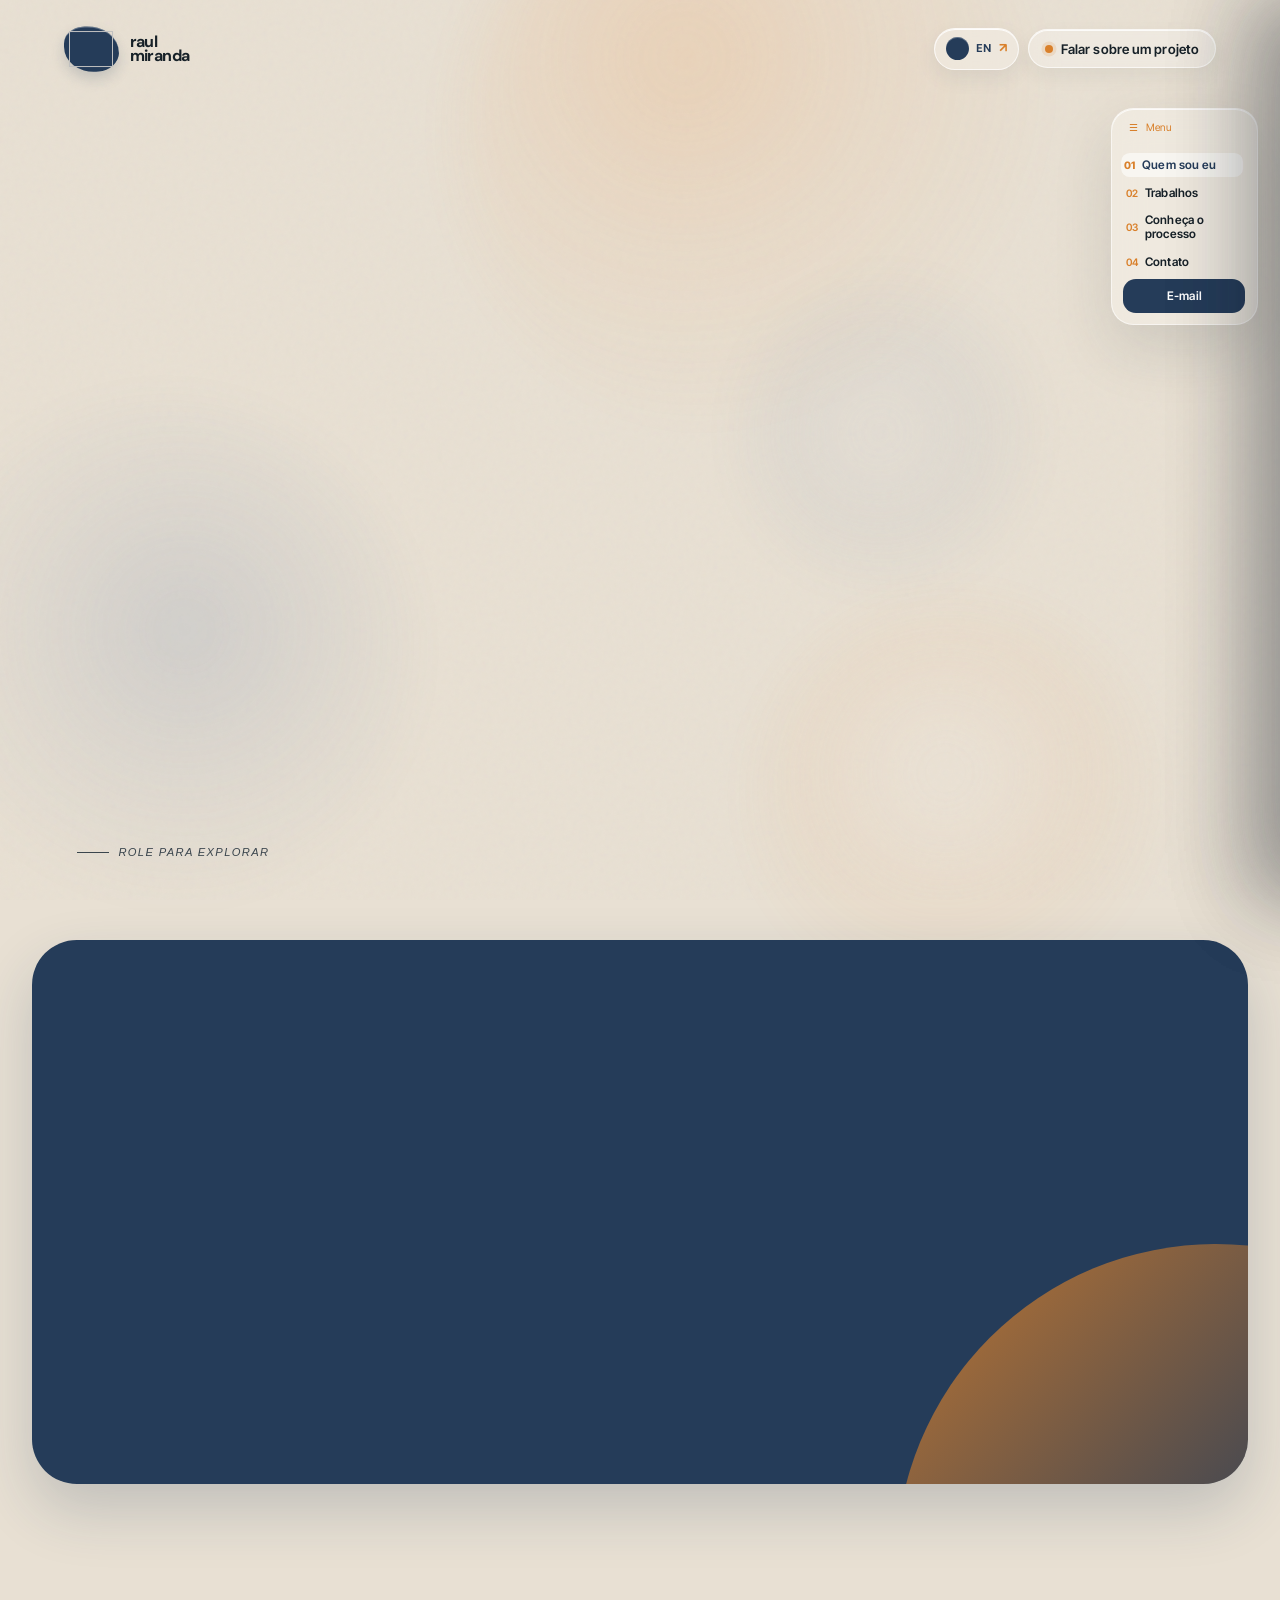
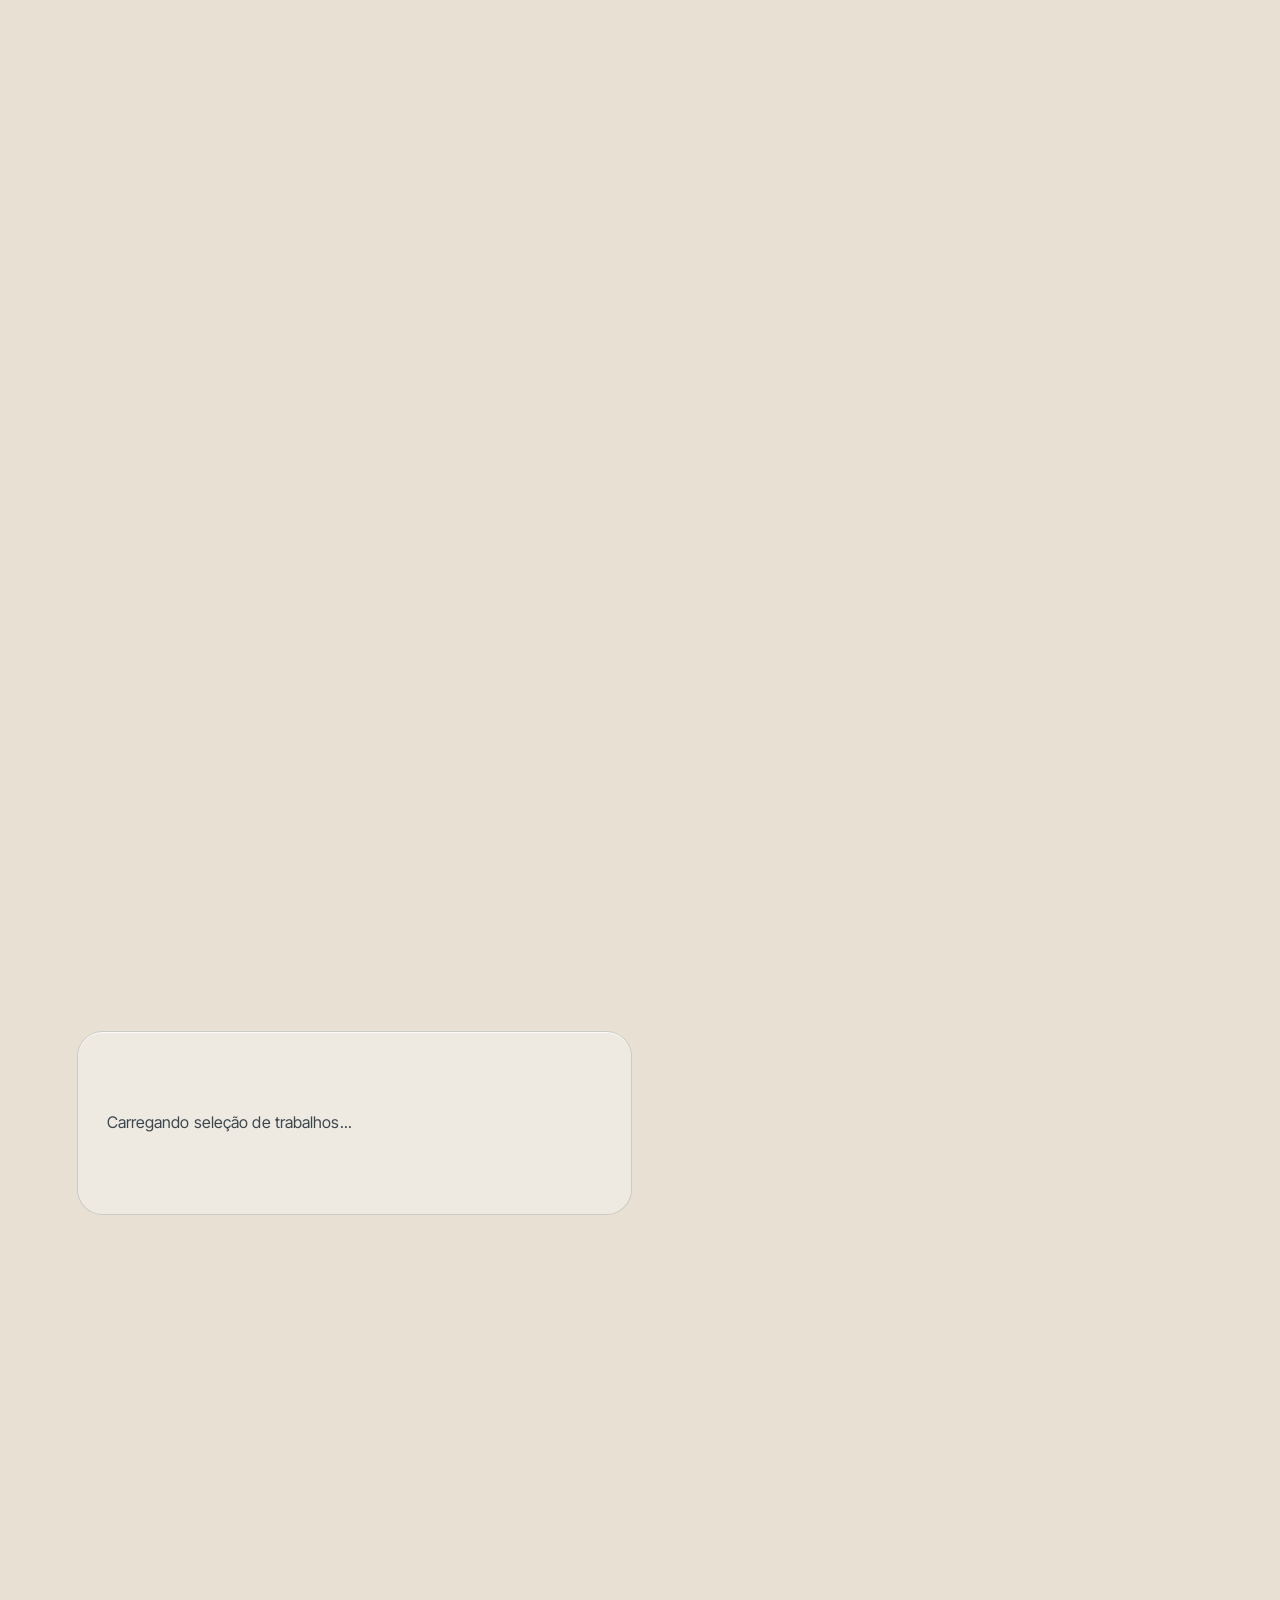
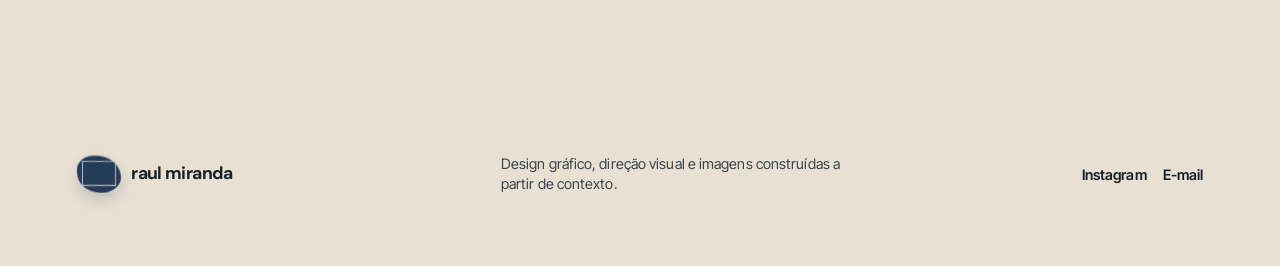
==== commit dd8d3e74: "uia" ====
--- a/index.html
+++ b/index.html
@@ -7,14 +7,14 @@
     <meta name="description" content="Portfólio de Raul Miranda, designer gráfico com foco em direção visual, campanhas, social media e manipulação de imagem." />
     <meta name="theme-color" content="#e6ddcf" />
     <title>Raul Miranda, design que entra no jogo</title>
-    <link id="site-favicon" rel="icon" type="image/png" href="./assets/favicon-rms-azul-C6J7emdX.png" />
+    <link id="site-favicon" rel="icon" type="image/png" href="./assets/favicon-rms-azul-BXxBU6qp.png" />
     <link id="site-apple-touch-icon" rel="apple-touch-icon" href="./assets/rms-oficial-BXSpau77.png" />
     <link rel="preconnect" href="https://fonts.googleapis.com" />
     <link rel="preconnect" href="https://fonts.gstatic.com" crossorigin />
     <link href="https://fonts.googleapis.com/css2?family=DM+Sans:opsz,wght@9..40,500;9..40,600;9..40,700&family=Inter+Tight:wght@400;500;600&display=swap" rel="stylesheet" />
-    <script type="module" crossorigin src="./assets/portfolio-BcremOTZ.js"></script>
+    <script type="module" crossorigin src="./assets/portfolio-CtK9hnUv.js"></script>
     <link rel="modulepreload" crossorigin href="./assets/supabase-client-wD19fxaL.js">
-    <link rel="stylesheet" crossorigin href="./assets/portfolio-QjHiD_7H.css">
+    <link rel="stylesheet" crossorigin href="./assets/portfolio-YELlhz2w.css">
   </head>
   <body>
     <!-- Horizonte Tátil: vidro fosco, marca RMS oficial, apresentação editorial e uma câmera lateral que atravessa cada frente criativa. -->
--- a/assets/portfolio-YELlhz2w.css
+++ b/assets/portfolio-YELlhz2w.css
@@ -0,0 +1 @@
+:root{--beige: #e8e0d3;--beige-light: #f7f3ec;--ink: #172128;--ink-soft: #3a454d;--blue: #627ca7;--blue-deep: #253c59;--orange: #d9802b;--orange-bright: #ee9140;--line: rgba(23, 33, 40, .16);--glass: rgba(255, 255, 255, .32);--shadow: 0 24px 60px rgba(34, 45, 53, .13);--lava-orange: #ee9140;--lava-blue: #627ca7;--lava-light: #f7f3ec;--lava-opacity: .18;--gallery-dark: #172128;--gallery-orange: #d9802b;--gallery-outline: #253c59;--gallery-outline-background: #f7f3ec;--brand-mark-outline-width: 1px;--ease-out: cubic-bezier(.23, 1, .32, 1);--ease-in-out: cubic-bezier(.77, 0, .175, 1)}*{box-sizing:border-box}html{scroll-behavior:smooth}body{margin:0;min-width:320px;color:var(--ink);background:var(--beige);font-family:Inter Tight,sans-serif;letter-spacing:.006em;overflow-x:hidden}body.gallery-open,body.viewer-open,body.process-open{overflow:hidden}img.is-media-loading{color:transparent;background:linear-gradient(105deg,#dce1df 8%,#f8f6ef,#dce1df 38%);background-size:220% 100%;animation:media-sheen 1.25s linear infinite}.is-media-loading{position:relative;overflow:hidden}.is-media-loading:after{content:"";position:absolute;inset:0;z-index:2;pointer-events:none;background:linear-gradient(105deg,#dae0ded6 8%,#faf8f0f0,#dae0ded6 38%);background-size:220% 100%;animation:media-sheen 1.25s linear infinite}@keyframes media-sheen{to{background-position:-220% 0}}@media (prefers-reduced-motion: reduce){img.is-media-loading,.is-media-loading:after{animation:none}}a{color:inherit;text-decoration:none}button{font:inherit}button,a{-webkit-tap-highlight-color:transparent}button:focus-visible,a:focus-visible{outline:3px solid var(--orange);outline-offset:4px}.site-frame{position:relative;z-index:1;min-width:100%;transition:transform .68s var(--ease-out);will-change:transform}body.gallery-open .site-frame,body.process-open .site-frame{transform:translate3d(-100vw,0,0)}.skip-link{position:fixed;z-index:100;left:1rem;top:-4rem;padding:.8rem 1rem;border-radius:999px;color:#fff;background:var(--ink);transition:top .18s var(--ease-out)}.skip-link:focus{top:1rem}.noise{position:fixed;z-index:0;inset:0;opacity:.12;pointer-events:none;background-image:url("data:image/svg+xml,%3Csvg viewBox='0 0 200 200' xmlns='http://www.w3.org/2000/svg'%3E%3Cfilter id='n'%3E%3CfeTurbulence type='fractalNoise' baseFrequency='.8' numOctaves='3' stitchTiles='stitch'/%3E%3C/filter%3E%3Crect width='100%25' height='100%25' filter='url(%23n)' opacity='.26'/%3E%3C/svg%3E")}.page-orbit{position:fixed;z-index:0;border-radius:50%;opacity:var(--lava-opacity);filter:blur(26px);pointer-events:none;will-change:transform;mix-blend-mode:normal}.orbit-one{width:46vw;height:46vw;top:-12vw;right:18vw;background:radial-gradient(circle at 38% 36%,var(--lava-orange),color-mix(in srgb,var(--lava-orange) 40%,transparent) 36%,transparent 72%)}.orbit-two{width:39vw;height:39vw;top:45%;left:-7vw;background:radial-gradient(circle at 55% 45%,var(--lava-blue),color-mix(in srgb,var(--lava-blue) 39%,transparent) 39%,transparent 72%)}.orbit-three{width:31vw;height:31vw;right:10vw;bottom:-8vw;background:radial-gradient(circle at 48% 42%,var(--lava-light),color-mix(in srgb,var(--lava-orange) 33%,transparent) 46%,transparent 73%)}.orbit-four{width:24vw;height:24vw;top:31vh;right:18vw;background:radial-gradient(circle at 45% 50%,color-mix(in srgb,var(--lava-light) 78%,var(--lava-blue)),color-mix(in srgb,var(--lava-blue) 37%,transparent) 46%,transparent 72%)}body.lava-disabled .page-orbit,body[data-lava-count="2"] .orbit-three,body[data-lava-count="2"] .orbit-four,body[data-lava-count="3"] .orbit-four{display:none}body[data-lava-speed=calm] .page-orbit{animation-duration:78s}body[data-lava-speed=still] .page-orbit{animation:none}@media (prefers-reduced-motion: no-preference){.orbit-one{animation:ambient-drift-one 56s ease-in-out infinite alternate}.orbit-two{animation:ambient-drift-two 48s ease-in-out infinite alternate}.orbit-three{animation:ambient-drift-three 62s ease-in-out infinite alternate}.orbit-four{animation:ambient-drift-four 44s ease-in-out infinite alternate}}@keyframes ambient-drift-one{0%{transform:translateZ(0) scale(1)}to{transform:translate3d(-6vw,7vh,0) scale(1.08)}}@keyframes ambient-drift-two{0%{transform:translateZ(0) scale(1)}to{transform:translate3d(8vw,-5vh,0) scale(.94)}}@keyframes ambient-drift-three{0%{transform:translateZ(0) scale(.95)}to{transform:translate3d(-4vw,-8vh,0) scale(1.06)}}@keyframes ambient-drift-four{0%{transform:translateZ(0) scale(1)}to{transform:translate3d(-8vw,4vh,0) scale(1.1)}}.site-header{display:flex;align-items:center;justify-content:space-between;max-width:1500px;padding:1.6rem 5vw 0;margin:0 auto}.brand{display:inline-flex;align-items:center;gap:.65rem;line-height:.87;text-transform:lowercase}.brand-mark{display:grid;width:3.45rem;height:2.9rem;place-items:center;overflow:visible;padding:.34rem;border-radius:34% 64% 38% 60%;background:var(--blue-deep);transform:skewY(-4deg);box-shadow:inset 0 1px #ffffff4d,0 7px 14px #233c592e}.brand-mark img{display:block;width:100%;height:100%;max-height:none;object-fit:contain;transform:skewY(4deg);filter:none}body[data-brand-surface=glass] .brand-mark{background:#ffffff80;border:1px solid rgba(255,255,255,.8)}body[data-brand-surface=none] .brand-mark{background:transparent;box-shadow:none}body[data-brand-outline=soft] .brand-mark img{filter:drop-shadow(var(--brand-mark-outline-width) 0 0 var(--beige-light)) drop-shadow(calc(-1 * var(--brand-mark-outline-width)) 0 0 var(--beige-light)) drop-shadow(0 var(--brand-mark-outline-width) 0 var(--beige-light)) drop-shadow(0 calc(-1 * var(--brand-mark-outline-width)) 0 var(--beige-light))}body[data-brand-outline=blue] .brand-mark img{filter:drop-shadow(var(--brand-mark-outline-width) 0 0 var(--blue-deep)) drop-shadow(calc(-1 * var(--brand-mark-outline-width)) 0 0 var(--blue-deep)) drop-shadow(0 var(--brand-mark-outline-width) 0 var(--blue-deep)) drop-shadow(0 calc(-1 * var(--brand-mark-outline-width)) 0 var(--blue-deep))}.brand-name{font-family:DM Sans,sans-serif;font-size:1rem;font-weight:700;letter-spacing:-.035em}.header-contact{display:inline-flex;gap:.5rem;align-items:center;padding:.65rem 1rem;border:1px solid rgba(255,255,255,.64);border-radius:999px;background:#ffffff4a;box-shadow:0 8px 20px #242c2d0f,inset 0 1px #fffc;font-size:.83rem;font-weight:600;-webkit-backdrop-filter:blur(14px);backdrop-filter:blur(14px);transition:transform .18s var(--ease-out),background .18s var(--ease-out)}.header-contact:hover{background:#ffffff8f;transform:translateY(-2px)}.contact-dot{width:.5rem;height:.5rem;border-radius:99px;background:var(--orange);box-shadow:0 0 0 .22rem #d9802b26}.contact-rail{position:fixed;z-index:8;right:clamp(.8rem,1.75vw,1.8rem);top:clamp(5.7rem,12vh,7.4rem);display:grid;gap:.75rem;width:9.15rem;padding:.7rem;border:1px solid rgba(255,255,255,.56);border-radius:1.4rem;background:#f7f3ec80;box-shadow:var(--shadow),inset 0 1px #fffc;-webkit-backdrop-filter:blur(18px);backdrop-filter:blur(18px)}.contact-rail a{display:flex;align-items:center;gap:.45rem;padding:.3rem .15rem;border-radius:.55rem;font-size:.74rem;font-weight:600;transition:color .16s ease,background .16s ease,transform .16s var(--ease-out)}.contact-rail a:hover{color:var(--orange)}.contact-rail a.is-active{color:var(--blue-deep);background:#ffffff94;transform:translate(-.12rem)}.contact-rail a.is-active span{color:var(--orange);font-weight:800}.contact-rail span{color:var(--orange);font-size:.64rem}.contact-rail .rail-cta{justify-content:center;margin-top:.1rem;padding:.62rem .4rem;border-radius:.8rem;background:var(--blue-deep);color:#fff}.section-shell{width:min(1270px,calc(100% - 12vw));margin:0 auto}.hero{position:relative;display:grid;grid-template-columns:1.03fr .97fr;align-items:center;min-height:calc(100svh - 6rem);padding:5.4rem 0 4rem}.eyebrow{display:flex;align-items:center;gap:.55rem;margin:0 0 1.15rem;color:var(--blue-deep);font-size:.74rem;font-weight:600;letter-spacing:.095em;text-transform:uppercase}.eyebrow>span:first-child{display:inline-block;width:1.9rem;height:1px;background:currentColor}h1,h2{margin:0;font-family:DM Sans,sans-serif;letter-spacing:-.048em;line-height:.98}h1{max-width:11ch;font-size:clamp(4rem,7.5vw,8.3rem);font-weight:700}h1 em{color:var(--orange);font-style:normal}.hero-text{max-width:31rem;margin:1.8rem 0 2rem;color:var(--ink-soft);font-size:clamp(1.08rem,1.4vw,1.25rem);line-height:1.52}.hero-actions,.contact-links{display:flex;flex-wrap:wrap;align-items:center;gap:.8rem}.button{display:inline-flex;align-items:center;justify-content:center;gap:.7rem;min-height:3rem;padding:.85rem 1.1rem;border:0;border-radius:1rem;font-weight:600;cursor:pointer;transition:transform .16s var(--ease-out),box-shadow .16s var(--ease-out),background .16s var(--ease-out)}.button:active{transform:scale(.97)}.button-primary{color:#fff;background:var(--orange);box-shadow:0 12px 24px #d9802b40}.button-primary:hover{box-shadow:0 16px 28px #d9802b57;transform:translateY(-2px)}.button-ghost{border:1px solid var(--line);background:#ffffff3d}.button-ghost:hover{background:#ffffff8c}.hero-visual{position:relative;display:grid;place-items:center;min-height:31.5rem}.hero-halo{position:absolute;z-index:0;width:27rem;height:27rem;border-radius:50%;background:conic-gradient(from 215deg,#d9802b,#e7cbbb,#627ca7,#d9802b);filter:blur(1px);opacity:.72;transform:rotate(-15deg)}.lens{position:relative;overflow:hidden;border:1px solid rgba(255,255,255,.7);background:#fff3;box-shadow:inset 0 1px #ffffffe6,0 28px 50px #1d283030;-webkit-backdrop-filter:blur(12px);backdrop-filter:blur(12px)}.lens-large{z-index:1;width:min(22vw,17rem);aspect-ratio:9 / 16;overflow:visible;border:0;border-radius:2rem;background:transparent;box-shadow:0 28px 50px #1d283030;transform:rotate(2deg)}.lens-large img{position:relative;z-index:1;width:100%;height:100%;display:block;object-fit:contain;mix-blend-mode:normal;opacity:1;filter:drop-shadow(0 1.35rem 1.25rem rgba(29,40,48,.18));transform:none}.lens-sheen{position:absolute;z-index:2;inset:0;pointer-events:none;background:linear-gradient(118deg,rgba(255,255,255,.34),transparent 23%,transparent 65%,rgba(255,255,255,.16))}.lens-mini{position:absolute;display:grid;place-items:center;width:6.8rem;height:6.8rem;border-radius:37% 63% 52% 48%;transform:rotate(-13deg)}.lens-mini img{width:3.6rem;max-height:2.7rem;object-fit:contain;transform:rotate(13deg)}.lens-blue{z-index:3;right:-14%;top:auto;bottom:16%;background:#253c59c2}.hero-caption{position:absolute;left:-3%;right:auto;bottom:-1%;z-index:2;display:grid;gap:.3rem;padding:.9rem 1rem;border:1px solid rgba(255,255,255,.7);border-radius:1rem;background:#f7f3ec7a;box-shadow:var(--shadow),inset 0 1px #fffc;-webkit-backdrop-filter:blur(16px);backdrop-filter:blur(16px)}.hero-caption span{color:var(--blue-deep);font-size:.67rem;font-weight:700;letter-spacing:.1em;text-transform:uppercase}.hero-caption strong{font-family:DM Sans;font-size:.95rem;letter-spacing:-.02em;line-height:1.15}.hero-scroll{position:absolute;left:0;bottom:1.1rem;display:flex;align-items:center;gap:.6rem;color:var(--ink-soft);font-size:.7rem;text-transform:uppercase;letter-spacing:.12em}.hero-scroll span{width:2rem;height:1px;background:var(--ink-soft)}.manifesto{position:relative;display:grid;grid-template-columns:.72fr 1fr .55fr;gap:clamp(1.5rem,5vw,5rem);align-items:center;width:min(1460px,calc(100% - 5vw));min-height:34rem;padding:4rem 7vw;margin:4rem auto 9rem;overflow:hidden;border-radius:2.8rem;color:var(--beige-light);background:var(--blue-deep);box-shadow:0 26px 60px #253c5933}.manifesto:before{content:"";position:absolute;width:40rem;height:40rem;right:-18rem;bottom:-25rem;border-radius:50%;background:linear-gradient(135deg,var(--orange),transparent 61%);opacity:.85}.profile-portrait{position:relative;z-index:1;align-self:stretch;min-height:24rem;margin:0;overflow:hidden;border:1px solid rgba(255,255,255,.34);border-radius:1.65rem;background:#ece6db;box-shadow:inset 0 1px #ffffff8c,0 16px 34px #070f1a33}.profile-portrait>img{display:block;width:100%;height:100%;object-fit:contain;object-position:center}.profile-portrait:after{content:"";position:absolute;inset:42% 0 0;background:linear-gradient(transparent,#101f2fc7);pointer-events:none}.profile-portrait figcaption{position:absolute;z-index:1;right:1rem;bottom:1rem;left:1rem;display:flex;align-items:center;gap:.6rem;color:#fff;font-family:DM Sans;font-size:.94rem;font-weight:700;line-height:1.05}.profile-portrait figcaption img{width:2.65rem;max-height:1.9rem;object-fit:contain}.profile-portrait figcaption small{display:block;margin-top:.2rem;color:#ffffffb3;font-family:Inter Tight;font-size:.67rem;font-weight:600;letter-spacing:.08em;text-transform:uppercase}.manifesto>p{position:relative;max-width:19ch;margin:0;font-family:DM Sans;font-size:clamp(2.1rem,3.7vw,4.15rem);font-weight:600;letter-spacing:-.045em;line-height:1.03}.manifesto-note{position:relative;display:grid;gap:.65rem;align-self:end;padding:1.15rem;border:1px solid rgba(255,255,255,.25);border-radius:1.2rem;background:#ffffff17;-webkit-backdrop-filter:blur(8px);backdrop-filter:blur(8px)}.manifesto-note span{color:#ffffffa6;font-size:.72rem;text-transform:uppercase;letter-spacing:.1em}.manifesto-note strong{font-size:1rem;line-height:1.3}.satisfaction-strip{display:grid;grid-template-columns:minmax(0,.86fr) minmax(0,1.14fr);gap:clamp(2rem,6vw,7rem);align-items:end;padding:0 0 9rem}.satisfaction-copy h2{max-width:11ch;font-size:clamp(2.5rem,4.6vw,4.75rem);font-weight:700}.satisfaction-copy>p:not(.eyebrow){max-width:28rem;margin:1.2rem 0 0;color:var(--ink-soft);font-size:1.03rem;line-height:1.5}.satisfaction-metrics{display:grid;grid-template-columns:repeat(2,minmax(0,1fr));gap:.8rem;margin:0}.satisfaction-metrics>div{min-height:9.5rem;padding:1.25rem 1.35rem;border:1px solid rgba(255,255,255,.7);border-radius:1.35rem;background:#ffffff4d;box-shadow:0 14px 28px #1c293212,inset 0 1px #ffffffd1}.satisfaction-metrics>div:nth-child(2){background:var(--blue-deep);color:var(--beige-light);transform:translateY(-1.1rem)}.satisfaction-metrics>div:nth-child(3){background:var(--orange)}.satisfaction-metrics dt{font-family:DM Sans;font-size:clamp(2.2rem,3.5vw,3.5rem);font-weight:700;letter-spacing:-.055em;line-height:1}.satisfaction-metrics dd{max-width:11ch;margin:.7rem 0 0;color:var(--ink-soft);font-size:.8rem;font-weight:600;line-height:1.22}.satisfaction-metrics>div:nth-child(2) dd{color:#ffffffb8}.satisfaction-reviews{grid-column:1/-1;display:grid;grid-template-columns:repeat(4,minmax(0,1fr));gap:.8rem;margin-top:.6rem}.review-card{min-height:10.5rem;padding:1.1rem 1.2rem;border:1px solid rgba(255,255,255,.7);border-radius:1.25rem;background:#ffffff47;box-shadow:0 14px 28px #1c29320f,inset 0 1px #ffffffd1}.review-card-top{display:flex;align-items:baseline;justify-content:space-between;gap:.75rem}.review-card-top strong{font-family:DM Sans;font-size:1.2rem;letter-spacing:-.03em}.review-card-top>span{color:var(--orange);font-size:.82rem;font-weight:700}.review-card-top small{color:var(--ink-soft);font-size:.66rem;font-weight:600}.review-card p{margin:1.15rem 0 0;color:var(--ink-soft);font-size:.92rem;line-height:1.42}.review-card-blue{color:var(--beige-light);background:var(--blue-deep)}.review-card-blue p,.review-card-blue .review-card-top small{color:#ffffffbd}.review-card-orange{background:var(--orange)}.review-card-orange .review-card-top>span{color:var(--ink)}.review-card-orange .review-card-top small,.review-card-orange p{color:#172128c7}.work{padding:2rem 0 9rem}.section-heading{display:grid;grid-template-columns:1fr .66fr;gap:2rem;margin-bottom:3rem}.section-heading .eyebrow{grid-column:1/-1;margin-bottom:0}.section-heading h2,.approach h2,.contact h2{font-size:clamp(3.2rem,5.8vw,6rem);font-weight:700}.section-heading>p:not(.eyebrow){max-width:27rem;align-self:end;margin:0;color:var(--ink-soft);font-size:1.1rem;line-height:1.5}.category-list{display:grid;grid-auto-flow:row;grid-template-columns:repeat(2,minmax(0,1fr));grid-auto-rows:minmax(11.5rem,auto);gap:1rem}.category-state{display:flex;align-items:center;min-height:11.5rem;margin:0;padding:1.7rem 1.8rem;border:1px solid rgba(37,60,89,.18);border-radius:1.6rem;color:var(--ink-soft);background:#ffffff52;box-shadow:inset 0 1px #ffffffc7;font-size:1rem;line-height:1.45}.category-card{position:relative;display:grid;grid-template-columns:auto 1fr auto;grid-template-areas:"number name arrow" "number detail arrow";align-items:center;gap:.3rem 1rem;min-height:11.5rem;height:100%;padding:1.7rem 1.8rem;overflow:hidden;border:1px solid transparent;border-radius:1.6rem;cursor:pointer;text-align:left;transition:transform .24s var(--ease-out),box-shadow .24s var(--ease-out),background .24s var(--ease-out)}.category-card:before{content:"";position:absolute;width:10rem;height:10rem;right:-4rem;bottom:-6rem;border:1px solid currentColor;border-radius:50%;opacity:.16;transition:transform .36s var(--ease-out)}.category-card:hover{transform:translateY(-5px);box-shadow:0 20px 30px #232f3821}.category-card:hover:before{transform:scale(1.25) translate(-.5rem,-.5rem)}.category-number{grid-area:number;align-self:start;color:currentColor;font-size:.72rem;font-weight:700;letter-spacing:.08em}.category-name{grid-area:name;position:relative;font-family:DM Sans;font-size:clamp(1.7rem,2.6vw,2.7rem);font-weight:700;letter-spacing:-.035em;line-height:1}.category-detail{grid-area:detail;position:relative;color:inherit;font-size:.95rem;line-height:1.35;opacity:.78}.category-arrow{grid-area:arrow;position:relative;display:grid;width:2.5rem;height:2.5rem;place-items:center;border:1px solid currentColor;border-radius:50%;font-size:1.15rem;transition:transform .24s var(--ease-out)}.category-card:hover .category-arrow{transform:rotate(45deg)}.category-dark{color:var(--beige-light);background:var(--gallery-dark)}.category-orange{color:var(--ink);background:var(--gallery-orange)}.category-outline{color:var(--gallery-outline);border-color:color-mix(in srgb,var(--gallery-outline) 24%,transparent);background:color-mix(in srgb,var(--gallery-outline-background) 52%,transparent);box-shadow:inset 0 1px #ffffffbf}.category-wide{grid-column:auto}.work-footnote{margin:1.3rem 0 0;color:var(--ink-soft);font-size:.92rem;line-height:1.4}@media (min-width: 901px){.satisfaction-metrics{align-items:stretch}.satisfaction-metrics>div{min-height:10rem}.satisfaction-metrics>div:nth-child(2){transform:none}.category-list .category-card:nth-child(5){order:2}.category-list .category-card:nth-child(2){order:3}.category-list .category-card:nth-child(6){order:4}.category-list .category-card:nth-child(3){order:5}.category-list .category-card:nth-child(7){order:6}.category-list .category-card:nth-child(4){order:7}.category-list .category-card:nth-child(8){order:8}}.process-entry{position:relative;display:grid;grid-template-columns:minmax(0,1fr) minmax(18rem,.62fr);gap:2rem 5vw;align-items:end;margin-bottom:8.5rem;padding:clamp(2rem,5vw,4.4rem);overflow:hidden;border:1px solid rgba(255,255,255,.72);border-radius:2.1rem;background:#ffffff4d;box-shadow:var(--shadow),inset 0 1px #ffffffd1}.process-entry>*:not(.process-entry-orb){position:relative;z-index:1}.process-entry h2{max-width:10ch;font-size:clamp(3.2rem,5.8vw,6rem);font-weight:700}.process-entry-action{max-width:27rem}.process-entry-action>p{margin:0 0 1.35rem;color:var(--ink-soft);font-size:1.08rem;line-height:1.5}.process-entry-hint{display:inline-flex;align-items:center;gap:.48rem;margin-top:1rem;color:var(--blue-deep);font-size:.77rem;font-weight:700}.process-entry-hint span{color:var(--orange);font-size:1.05rem}.process-entry-orb{position:absolute;width:24rem;height:24rem;right:-9rem;top:-10rem;border:1px solid rgba(37,60,89,.2);border-radius:48% 52% 66% 34%;background:radial-gradient(circle at 35% 35%,rgba(255,255,255,.9),rgba(238,145,64,.7) 27%,rgba(98,124,167,.35) 58%,transparent 70%);filter:blur(1px);transform:rotate(-18deg)}.process-intro{display:grid;grid-template-columns:minmax(0,1fr) minmax(18rem,.58fr);gap:2rem 5vw;align-items:end;margin-bottom:2.7rem}.process-intro h2{max-width:10ch;font-size:clamp(3.2rem,5.8vw,6rem);font-weight:700}.process-intro-note{max-width:27rem;padding-bottom:.3rem}.process-intro-note>p{margin:0;color:var(--ink-soft);font-size:1.08rem;line-height:1.5}.process-instruction{display:inline-flex;align-items:center;gap:.55rem;margin-top:1.2rem;padding:.56rem .76rem;border:1px solid rgba(37,60,89,.16);border-radius:999px;color:var(--blue-deep);background:#ffffff4d;box-shadow:inset 0 1px #ffffffb8;font-size:.78rem;font-weight:700}.process-instruction>span{color:var(--orange);font-size:1.05rem}.process-shell{overflow:hidden;border:1px solid rgba(255,255,255,.72);border-radius:2.15rem;background:#ffffff4a;box-shadow:var(--shadow),inset 0 1px #ffffffd1}.process-shell:focus-visible{outline:3px solid var(--orange);outline-offset:5px}.process-track{display:flex;touch-action:pan-y;-webkit-user-select:none;user-select:none;will-change:transform;transition:transform .52s var(--ease-out)}.process-track.is-dragging{cursor:grabbing;transition:none}.process-stage{display:grid;grid-template-columns:minmax(0,1.17fr) minmax(17rem,.83fr);flex:0 0 100%;gap:clamp(1.6rem,4vw,4rem);align-items:center;min-height:30rem;padding:clamp(1.15rem,3vw,2.4rem)}.process-image{position:relative;min-height:23rem;margin:0;overflow:hidden;border:1px solid rgba(255,255,255,.72);border-radius:1.55rem;background:var(--blue-deep);box-shadow:inset 0 1px #ffffff80,0 17px 28px #15232d21}.process-image img{display:block;width:100%;height:100%;position:absolute;inset:0;object-fit:cover;pointer-events:none;-webkit-user-drag:none}.process-image:after{content:"";position:absolute;inset:0;background:linear-gradient(112deg,rgba(255,255,255,.14),transparent 28%,transparent 67%,rgba(255,255,255,.09));pointer-events:none}.process-image figcaption{position:absolute;z-index:1;top:.9rem;left:.9rem;padding:.42rem .58rem;border:1px solid rgba(255,255,255,.46);border-radius:999px;color:#fff;background:#101f2f7a;font-size:.65rem;font-weight:700;letter-spacing:.07em;text-transform:uppercase;-webkit-backdrop-filter:blur(10px);backdrop-filter:blur(10px)}.process-stage-copy{max-width:24rem}.process-stage-number{display:block;margin-bottom:1.1rem;color:var(--orange);font-size:.76rem;font-weight:700;letter-spacing:.12em}.process-stage-number small{margin-left:.2rem;color:var(--ink-soft);font-size:.68rem}.process-stage-copy h3{margin:0;font-family:DM Sans;font-size:clamp(2.35rem,4vw,4.3rem);font-weight:700;letter-spacing:-.052em;line-height:.97}.process-stage-copy p{margin:1.25rem 0 0;color:var(--ink-soft);font-size:1.08rem;line-height:1.52}.process-gallery .process-image{opacity:.26;transform:translate3d(3.2rem,0,0) rotate(1.8deg) scale(.97);transition:opacity .34s var(--ease-out),transform .58s var(--ease-out)}.process-gallery .process-stage-copy{opacity:0;transform:translate3d(1.5rem,.6rem,0);transition:opacity .3s var(--ease-out),transform .38s var(--ease-out)}.process-gallery .process-stage.is-active .process-image{opacity:1;transform:translateZ(0) rotate(0) scale(1)}.process-gallery .process-stage.is-active .process-stage-copy{opacity:1;transform:translateZ(0);transition-delay:.08s}.process-navigation{display:flex;align-items:stretch;justify-content:space-between;gap:1rem;border-top:1px solid rgba(23,33,40,.12)}.process-tabs{display:grid;grid-template-columns:repeat(6,minmax(0,1fr));flex:1}.process-tabs button{display:flex;flex-direction:column;gap:.25rem;min-height:4.8rem;padding:.85rem .72rem;border:0;border-right:1px solid rgba(23,33,40,.1);color:var(--ink-soft);background:transparent;cursor:pointer;font-size:.78rem;font-weight:600;text-align:left;transition:color .18s var(--ease-out),background .18s var(--ease-out)}.process-tabs button:last-child{border-right:0}.process-tabs button span{color:var(--orange);font-size:.64rem;font-weight:700;letter-spacing:.08em}.process-tabs button:hover,.process-tabs button.is-active{color:var(--blue-deep);background:#ffffff6b}.process-tabs button.is-active{box-shadow:inset 0 -3px var(--orange)}.process-controls{display:flex;align-items:center;gap:.45rem;padding:.6rem .75rem .6rem 0}.process-arrow{display:grid;width:2.7rem;height:2.7rem;place-items:center;border:1px solid rgba(37,60,89,.18);border-radius:50%;color:var(--blue-deep);background:#ffffff5c;cursor:pointer;font-size:1.08rem;transition:transform .16s var(--ease-out),color .16s var(--ease-out),background .16s var(--ease-out)}.process-arrow:hover{color:#fff;background:var(--blue-deep);transform:translate(2px)}.process-arrow:first-child:hover{transform:translate(-2px)}.sr-only{position:absolute;width:1px;height:1px;padding:0;margin:-1px;overflow:hidden;clip:rect(0,0,0,0);white-space:nowrap;border:0}.approach{display:grid;grid-template-columns:1fr 1fr;gap:5rem 7vw;padding:7rem 0 8rem}.approach-copy>p:not(.eyebrow){max-width:32rem;margin:1.4rem 0 0;color:var(--ink-soft);font-size:1.1rem;line-height:1.52}.process-list{display:grid;gap:1.3rem;margin:0;padding:0;list-style:none}.process-list li{display:grid;grid-template-columns:2.5rem 1fr;gap:.75rem;padding:0 0 1.3rem;border-bottom:1px solid var(--line)}.process-list li>span{color:var(--orange);font-size:.75rem;font-weight:700}.process-list strong{font-family:DM Sans;font-size:1.32rem;letter-spacing:-.025em}.process-list p{margin:.35rem 0 0;color:var(--ink-soft);line-height:1.48}.service-glass{position:relative;grid-column:1/-1;display:grid;grid-template-columns:.7fr 1.3fr;gap:2rem;padding:2rem 2.4rem;overflow:hidden;border:1px solid rgba(255,255,255,.75);border-radius:1.65rem;background:#ffffff52;box-shadow:var(--shadow),inset 0 1px #ffffffd9;-webkit-backdrop-filter:blur(16px);backdrop-filter:blur(16px)}.service-glass-orb{position:absolute;top:-5rem;right:16%;width:13rem;height:13rem;border-radius:50%;background:radial-gradient(circle at 35% 35%,#f8b16f,var(--orange) 45%,rgba(217,128,43,.1) 72%);opacity:.7;filter:blur(3px)}.service-glass p{position:relative;max-width:14rem;margin:0;font-family:DM Sans;font-size:1.4rem;font-weight:600;letter-spacing:-.025em;line-height:1.15}.service-glass ul{position:relative;display:flex;flex-wrap:wrap;gap:.55rem;align-content:center;margin:0;padding:0;list-style:none}.service-glass li{padding:.58rem .75rem;border:1px solid rgba(37,60,89,.16);border-radius:999px;color:var(--blue-deep);background:#ffffff52;font-size:.92rem;font-weight:600}.contact{padding:1rem 0 7rem}.contact-panel{position:relative;padding:clamp(2.5rem,6vw,6rem);overflow:hidden;border-radius:2.5rem;color:var(--beige-light);background:linear-gradient(135deg,#20354f,#304c70 57%,#d9802b 190%);box-shadow:0 28px 55px #253c592e}.contact-panel .eyebrow{color:#f2c59c}.contact-panel h2{position:relative;max-width:12ch}.contact-panel>p:not(.eyebrow){position:relative;max-width:31rem;margin:1.4rem 0 2rem;color:#fffc;font-size:1.12rem;line-height:1.5}.button-dark{position:relative;color:var(--blue-deep);background:var(--beige-light)}.button-dark:hover{transform:translateY(-2px);box-shadow:0 10px 25px #00000029}.text-link{position:relative;padding:.65rem .1rem;border-bottom:1px solid rgba(255,255,255,.55);color:#fff;font-weight:600}.contact-sphere{position:absolute;width:38rem;height:38rem;top:-15rem;right:-11rem;border:1px solid rgba(255,255,255,.35);border-radius:46% 54% 56% 44%;background:radial-gradient(circle at 35% 30%,#fff9,#da88408c 27%,#253c5929 68%);box-shadow:inset 22px 20px 25px #ffffff1f;transform:rotate(22deg)}.site-footer{display:grid;grid-template-columns:1fr 1.4fr auto;align-items:center;gap:2rem;width:min(1270px,calc(100% - 12vw));padding:0 0 4.5rem;margin:0 auto}.footer-brand .brand-mark{width:2.75rem;height:2.35rem}.footer-brand .brand-mark img{width:2.15rem;max-height:1.55rem}.footer-brand .brand-name{font-size:1.1rem}.site-footer p{max-width:23rem;margin:0;color:var(--ink-soft);font-size:.9rem;line-height:1.4}.site-footer>div{display:flex;gap:1rem;font-size:.9rem;font-weight:600}.site-footer>div a:hover{color:var(--orange)}.mobile-nav{display:none}.process-gallery{position:fixed;z-index:40;top:0;right:0;display:grid;grid-template-columns:minmax(0,1fr);grid-template-rows:auto 1fr;width:100vw;height:100dvh;overflow-x:clip;overflow-y:auto;color:var(--ink);background:#f2ece2f7;border-left:1px solid rgba(255,255,255,.78);box-shadow:-28px 0 80px #131f293d,inset 1px 0 #fffc;-webkit-backdrop-filter:blur(24px);backdrop-filter:blur(24px);transform:translate3d(100vw,0,0);transition:transform .68s var(--ease-out);will-change:transform}.process-gallery.is-open{transform:translate(0)}.process-gallery-glow{position:absolute;border-radius:50%;pointer-events:none;filter:blur(2px)}.process-gallery-glow-one{width:30rem;height:30rem;top:-15rem;right:-7rem;background:radial-gradient(circle,rgba(238,145,64,.5),transparent 67%)}.process-gallery-glow-two{width:25rem;height:25rem;bottom:-13rem;left:-9rem;background:radial-gradient(circle,rgba(98,124,167,.36),transparent 68%)}.process-topbar{grid-column:1;grid-row:1;position:sticky;z-index:2;top:0;display:flex;align-items:center;justify-content:space-between;padding:1.25rem clamp(1.4rem,4vw,3.5rem);border-bottom:1px solid rgba(23,33,40,.1);background:#f7f3ec8c;-webkit-backdrop-filter:blur(14px);backdrop-filter:blur(14px)}.process-close{display:inline-flex;align-items:center;gap:.55rem;padding:.55rem .76rem;border:1px solid rgba(23,33,40,.14);border-radius:999px;color:var(--ink);background:#ffffff54;font-size:.85rem;font-weight:600;cursor:pointer;transition:transform .16s var(--ease-out),background .16s var(--ease-out)}.process-close:hover{background:#ffffffb8;transform:translate(-2px)}.process-gallery-content{grid-column:1;grid-row:2;justify-self:center;align-self:start;position:relative;width:min(100% - 2.8rem,74rem);padding:clamp(2.2rem,5vw,4.5rem) 0 4rem;margin:0}.process-gallery .process-intro{margin-bottom:2.7rem}.process-gallery .process-shell{background:#ffffff52}.project-gallery{position:fixed;z-index:40;top:0;right:0;display:grid;grid-template-columns:minmax(0,1fr);grid-template-rows:auto 1fr;width:100vw;height:100dvh;overflow-x:clip;overflow-y:auto;color:var(--ink);background:#f7f3ecf5;border-left:1px solid rgba(255,255,255,.78);box-shadow:-28px 0 80px #131f293d,inset 1px 0 #fffc;-webkit-backdrop-filter:blur(24px);backdrop-filter:blur(24px);transform:translate3d(100vw,0,0);transition:transform .68s var(--ease-out);will-change:transform}.project-gallery.is-open{transform:translate(0)}.gallery-glow{position:absolute;border-radius:50%;pointer-events:none;filter:blur(2px)}.glow-one{width:26rem;height:26rem;top:-11rem;right:-8rem;background:radial-gradient(circle,rgba(238,145,64,.52),transparent 68%)}.glow-two{width:22rem;height:22rem;bottom:-10rem;left:-9rem;background:radial-gradient(circle,rgba(98,124,167,.38),transparent 68%)}.gallery-topbar{grid-column:1;grid-row:1;position:sticky;z-index:2;top:0;display:flex;align-items:center;justify-content:space-between;padding:1.25rem clamp(1.4rem,4vw,3.5rem);border-bottom:1px solid rgba(247,243,236,.55);background:#f7f3ec8c;-webkit-backdrop-filter:blur(14px);backdrop-filter:blur(14px)}.gallery-close{display:inline-flex;align-items:center;gap:.55rem;padding:.55rem .76rem;border:1px solid rgba(23,33,40,.14);border-radius:999px;color:var(--ink);background:#ffffff54;font-size:.85rem;font-weight:600;cursor:pointer;transition:transform .16s var(--ease-out),background .16s var(--ease-out)}.gallery-close:hover{background:#ffffffb8;transform:translate(-2px)}.gallery-mark{display:grid;width:3rem;height:2.55rem;place-items:center;overflow:hidden;border-radius:34% 64% 38% 60%;background:var(--blue-deep)}.gallery-mark img{width:2.25rem;max-height:1.65rem;object-fit:contain}.gallery-content{grid-column:1;grid-row:2;justify-self:center;align-self:start;position:relative;width:min(100% - 2.8rem,74rem);padding:clamp(2.2rem,5vw,4.5rem) 0 4rem;margin:0}.gallery-content h2{max-width:11ch;font-size:clamp(3.25rem,7vw,6rem)}.gallery-intro{max-width:35rem;margin:1.25rem 0 2.5rem;color:var(--ink-soft);font-size:1.08rem;line-height:1.5}.gallery-grid{display:grid;grid-template-columns:repeat(2,minmax(0,1fr));gap:1rem}.gallery-work{position:relative;display:block;min-height:20rem;padding:0;overflow:hidden;border:0;border-radius:1.35rem;background:#d9d1c4;box-shadow:0 14px 28px #1a273026;color:inherit;cursor:zoom-in;opacity:0;transform:translate(42px);transition:opacity .42s var(--ease-out),transform .42s var(--ease-out),box-shadow .22s var(--ease-out);transition-delay:calc(var(--item-index) * 65ms + .12s)}.project-gallery.is-open .gallery-work{opacity:1;transform:translate(0)}.gallery-work.is-transparent-work{background:linear-gradient(145deg,#fbf8f1,#e7ddce 58%,#d3deeb)}.gallery-work img{width:100%;height:100%;position:absolute;inset:0;object-fit:contain;padding:.6rem;opacity:1;transition:transform .4s var(--ease-out),opacity .24s var(--ease-out)}.gallery-work.is-loading img{opacity:0}.gallery-work.is-loading{background:linear-gradient(112deg,#d9d1c4 28%,#eee7dd,#d9d1c4 68%);background-size:220% 100%;animation:gallery-preview-pulse 1.2s linear infinite}.gallery-work.is-transparent-work.is-loading{background:linear-gradient(112deg,#f9f5ed 28%,#e9e1d5,#f9f5ed 68%);background-size:220% 100%}@keyframes gallery-preview-pulse{to{background-position:-220% 0}}.gallery-work:hover{box-shadow:0 22px 36px #1a273038}.gallery-work:hover img{transform:scale(1.04)}.gallery-work:after{content:"";position:absolute;inset:0;background:linear-gradient(0deg,rgba(10,17,23,.78),transparent 62%)}.gallery-work-info{position:absolute;z-index:1;left:1rem;right:1rem;bottom:1rem;color:#fff}.gallery-work-info span{display:block;margin-bottom:.25rem;font-size:.68rem;font-weight:600;letter-spacing:.08em;text-transform:uppercase;opacity:.76}.gallery-work-info strong{font-family:DM Sans;font-size:1.3rem;letter-spacing:-.025em}.gallery-contact{margin-top:2rem}.work-viewer{position:fixed;z-index:60;inset:0;display:grid;place-items:center;padding:clamp(1rem,3vw,2.5rem);opacity:0;pointer-events:none;transition:opacity .28s var(--ease-out)}.work-viewer.is-open{opacity:1;pointer-events:auto}.viewer-backdrop{position:absolute;inset:0;background:#0b141de6;-webkit-backdrop-filter:blur(13px);backdrop-filter:blur(13px)}.viewer-shell{position:relative;display:grid;grid-template-columns:minmax(0,1fr) clamp(18rem,27vw,23rem);width:min(100%,82rem);height:min(50rem,calc(100dvh - 2rem));overflow:hidden;border:1px solid rgba(255,255,255,.22);border-radius:1.7rem;color:var(--beige-light);background:#162235;box-shadow:0 32px 90px #00000073;opacity:0;transform:translateY(1.2rem) scale(.985);transition:opacity .22s var(--ease-out),transform .32s var(--ease-out)}.work-viewer.is-open.is-ready .viewer-shell{opacity:1;transform:translateY(0) scale(1)}.viewer-close{position:absolute;z-index:2;top:1rem;right:1rem;display:inline-flex;align-items:center;gap:.35rem;padding:.55rem .7rem;border:1px solid rgba(255,255,255,.25);border-radius:999px;color:#fff;background:#111d2ba8;font-size:.8rem;font-weight:600;cursor:pointer;-webkit-backdrop-filter:blur(10px);backdrop-filter:blur(10px)}.viewer-close span{font-size:1.2rem;line-height:.6}.viewer-media{position:relative;display:grid;min-width:0;min-height:0;place-items:center;overflow:hidden;padding:clamp(1.1rem,3vw,2.4rem);background:radial-gradient(circle at 50% 40%,#344d70,#142033 72%)}.viewer-media:before{content:"";position:absolute;inset:0;opacity:.5;background:radial-gradient(circle at 82% 12%,rgba(238,145,64,.32),transparent 28%),radial-gradient(circle at 13% 91%,rgba(98,124,167,.3),transparent 34%);pointer-events:none}.viewer-media.viewer-media-light{background:linear-gradient(145deg,#fbf8f1,#ece4d8 58%,#d7e2ef)}.viewer-media.viewer-media-light:before{opacity:.7;background:radial-gradient(circle at 88% 12%,rgba(238,145,64,.28),transparent 28%),radial-gradient(circle at 12% 88%,rgba(98,124,167,.24),transparent 34%)}.viewer-series{position:relative;z-index:1;display:grid;width:100%;height:100%;min-width:0;min-height:0;place-items:center;overflow:hidden}.viewer-series.is-series{grid-template-columns:repeat(var(--series-count),minmax(0,1fr));gap:clamp(.55rem,1.15vw,1.1rem)}.viewer-series img{display:block;width:100%;height:100%;min-width:0;min-height:0;max-width:100%;max-height:100%;object-fit:contain;object-position:center;filter:drop-shadow(0 18px 26px rgba(17,29,43,.16))}.viewer-series.is-series img{max-width:100%;max-height:100%}.viewer-info{display:grid;grid-template-rows:auto 1fr auto;align-self:stretch;min-height:0;max-height:100%;padding:clamp(1.5rem,3vw,3rem);overflow:auto}.viewer-heading{align-self:start}.viewer-info>span{display:block;margin-bottom:.6rem;color:#f1b978;font-size:.7rem;font-weight:700;letter-spacing:.1em;text-transform:uppercase}.viewer-heading>span{display:block;margin-bottom:.6rem;color:#f1b978;font-size:.7rem;font-weight:700;letter-spacing:.1em;text-transform:uppercase}.viewer-info h2{font-size:clamp(2.15rem,4vw,4rem)}.viewer-info p{margin:1rem 0 1.5rem;color:#ffffffbf;line-height:1.5}.viewer-info .button{align-self:end}[data-reveal]{opacity:0;filter:blur(5px);transform:translateY(24px) scale(.992);transition:opacity .68s var(--ease-out),transform .68s var(--ease-out),filter .68s var(--ease-out)}[data-reveal].is-visible{opacity:1;filter:blur(0);transform:translateY(0) scale(1)}@media (max-width: 1120px){.contact-rail{display:none}.section-shell{width:min(100% - 8vw,1100px)}.hero{grid-template-columns:1fr .85fr}.lens-large{width:min(27vw,18rem)}}@media (max-width: 760px){body{padding-bottom:4.5rem}body.gallery-open .site-frame,body.process-open .site-frame{transform:translate3d(-100vw,0,0)}.site-header{padding:1.1rem 1.15rem 0}.brand-mark{width:3rem;height:2.55rem}.brand-name{font-size:.9rem}.header-contact{padding:.56rem .72rem;font-size:.73rem}.section-shell{width:min(100% - 2.3rem,680px)}.hero{grid-template-columns:1fr;min-height:auto;padding:4.4rem 0 5.5rem}.hero h1{max-width:10ch;font-size:clamp(3.7rem,14.5vw,5.25rem);line-height:1.01}.hero-text{max-width:25rem;margin-top:1.55rem;font-size:1.08rem;line-height:1.52}.hero-visual{min-height:24rem;margin-top:1rem}.hero-halo{width:21rem;height:21rem}.lens-large{width:13.5rem}.lens-mini{width:5rem;height:5rem}.lens-mini img{width:2.75rem;max-height:2rem}.hero-caption{right:2%;bottom:4%}.hero-scroll{display:none}.manifesto{grid-template-columns:1fr;gap:2rem;width:min(100% - 2.3rem,680px);min-height:auto;padding:3.5rem 2rem;margin:0 auto 5rem;border-radius:2rem}.profile-portrait{min-height:25rem;max-width:24rem}.manifesto>p{max-width:19ch;font-size:clamp(2.08rem,9vw,3.25rem);line-height:1.06}.manifesto-note{max-width:18rem}.satisfaction-strip{grid-template-columns:1fr;gap:2rem;padding-bottom:5rem}.satisfaction-copy h2{font-size:clamp(2.65rem,11vw,4rem)}.satisfaction-metrics>div{min-height:8.75rem;padding:1.1rem}.satisfaction-metrics>div:nth-child(2){transform:none}.satisfaction-reviews{grid-template-columns:1fr;margin-top:0}.review-card{min-height:0}.section-heading{grid-template-columns:1fr;gap:1.1rem;margin-bottom:2rem}.section-heading h2,.approach h2,.contact h2{font-size:clamp(3rem,12.5vw,4.35rem)}.work{padding-bottom:5rem}.process-entry{grid-template-columns:1fr;gap:1.35rem;margin-bottom:5rem;padding:1.7rem;border-radius:1.65rem}.process-entry h2{font-size:clamp(3rem,12.5vw,4.35rem)}.process-entry-action>p{font-size:1rem}.process-entry-orb{width:18rem;height:18rem;right:-10rem;top:-8rem}.process-intro{grid-template-columns:1fr;gap:1.15rem;margin-bottom:1.8rem}.process-intro h2{font-size:clamp(3rem,12.5vw,4.35rem)}.process-intro-note{padding:0}.process-intro-note>p{font-size:1rem}.process-shell{border-radius:1.65rem}.process-stage{grid-template-columns:1fr;gap:1.5rem;min-height:0;padding:1rem}.process-image{min-height:0;aspect-ratio:1.48;border-radius:1.2rem}.process-stage-copy{padding:.2rem .35rem 1.15rem}.process-stage-copy h3{font-size:clamp(2.3rem,11vw,3.55rem)}.process-stage-copy p{margin-top:.9rem;font-size:1rem}.process-navigation{display:block}.process-tabs{display:flex;overflow-x:auto;scroll-snap-type:x mandatory;scrollbar-width:none}.process-tabs::-webkit-scrollbar{display:none}.process-tabs button{flex:0 0 auto;min-height:4.35rem;min-width:6.25rem;scroll-snap-align:start;border-right:1px solid rgba(23,33,40,.1);padding:.75rem .72rem}.process-controls{display:none}.category-list{grid-template-columns:1fr;gap:.8rem}.category-card,.category-wide{grid-column:auto;min-height:9.25rem;padding:1.3rem}.category-name{font-size:clamp(1.65rem,8vw,2.35rem)}.approach{grid-template-columns:1fr;gap:3rem;padding:5rem 0}.service-glass{grid-template-columns:1fr;gap:1.5rem;padding:1.6rem}.contact{padding-bottom:4rem}.contact-panel{padding:3.2rem 1.6rem;border-radius:1.8rem}.contact-sphere{width:25rem;height:25rem;top:-12rem;right:-14rem}.site-footer{grid-template-columns:1fr;gap:1.2rem;width:min(100% - 2.3rem,680px);padding-bottom:1.5rem}.mobile-nav{position:fixed;z-index:10;left:.8rem;right:.8rem;bottom:.75rem;display:grid;grid-template-columns:1fr 1fr 1.2fr;align-items:center;padding:.42rem;border:1px solid rgba(255,255,255,.7);border-radius:1.15rem;background:#f7f3ecb8;box-shadow:0 13px 33px #1b24272e,inset 0 1px #ffffffd9;-webkit-backdrop-filter:blur(18px);backdrop-filter:blur(18px)}.mobile-nav a{padding:.68rem .45rem;border-radius:.8rem;text-align:center;font-size:.78rem;font-weight:600}.mobile-nav .mobile-contact{color:#fff;background:var(--blue-deep)}.gallery-topbar,.process-topbar{padding:1rem 1.15rem}.process-gallery-content{width:min(100% - 2.3rem,680px);padding-top:2.35rem}.process-gallery .process-intro{margin-bottom:1.8rem}.gallery-content{width:min(100% - 2.3rem,680px);padding-top:2.35rem}.gallery-content h2{font-size:clamp(3rem,13vw,4.3rem)}.gallery-intro{font-size:1rem}.gallery-grid{grid-template-columns:1fr;gap:.85rem}.gallery-work{min-height:18rem}.viewer-shell{grid-template-columns:1fr;height:auto;max-height:calc(100dvh - 1rem);overflow:auto;border-radius:1.35rem}.viewer-media{min-height:0;height:min(55dvh,34rem);padding:3.5rem 1rem 1rem}.viewer-series img{width:100%;height:100%;max-width:100%;max-height:100%}.viewer-series.is-series{display:grid;grid-auto-flow:column;grid-auto-columns:minmax(78%,1fr);grid-template-columns:none;width:100%;overflow-x:auto;overscroll-behavior-x:contain;scroll-snap-type:x mandatory;justify-items:center;padding-right:1rem}.viewer-series.is-series img{width:100%;height:100%;max-width:100%;max-height:100%;scroll-snap-align:center}.viewer-info{min-height:13rem;padding:1.5rem}.viewer-info h2{font-size:clamp(2rem,11vw,3.4rem)}}@media (prefers-reduced-motion: reduce){html{scroll-behavior:auto}*,*:before,*:after{transition-duration:.01ms!important;animation-duration:.01ms!important}[data-reveal]{opacity:1;transform:none}}.accent-word{color:var(--orange);font-style:inherit}.header-actions{display:inline-flex;align-items:center;gap:.55rem}.language-switch{display:inline-flex;align-items:center;gap:.44rem;min-height:2.65rem;padding:.42rem .68rem;border:1px solid rgba(255,255,255,.72);border-radius:999px;color:var(--blue-deep);background:#f7f3ec7a;box-shadow:0 .5rem 1.25rem #233c5914,inset 0 1px #ffffffdb;-webkit-backdrop-filter:blur(16px);backdrop-filter:blur(16px);font-family:DM Sans,sans-serif;font-size:.71rem;font-weight:800;letter-spacing:.04em;cursor:pointer;transition:transform .16s var(--ease-out),background .16s var(--ease-out),box-shadow .16s var(--ease-out)}.language-switch:before{content:attr(data-active-locale);display:grid;width:1.45rem;height:1.45rem;place-items:center;border-radius:50%;color:#fff;background:var(--blue-deep);box-shadow:inset 0 1px #ffffff47;font-size:.62rem;letter-spacing:0;text-transform:uppercase}.language-switch:after{content:"↗";color:var(--orange);font-size:.8rem;line-height:1;transition:transform .16s var(--ease-out)}.language-switch:hover{background:#ffffffad;box-shadow:0 .7rem 1.5rem #233c5921,inset 0 1px #ffffffe6;transform:translateY(-2px)}.language-switch:hover:after{transform:rotate(90deg)}.language-switch:active{transform:scale(.97)}.contact-rail{transition:width .24s cubic-bezier(.23,1,.32,1),padding .24s cubic-bezier(.23,1,.32,1),background .24s ease}.rail-toggle{display:none;align-items:center;gap:.5rem;border:0;color:inherit;background:transparent;font:inherit;cursor:pointer}.rail-menu-content{display:grid;gap:.25rem}.contact-rail.is-collapsed{width:3.25rem;padding:.55rem;border-radius:999px;background:color-mix(in srgb,var(--beige) 82%,transparent);-webkit-backdrop-filter:blur(14px);backdrop-filter:blur(14px)}.contact-rail.is-collapsed .rail-menu-content,.contact-rail.is-collapsed .rail-toggle-label{display:none}.contact-rail.is-collapsed .rail-toggle{display:flex;justify-content:center;width:2.1rem;height:2.1rem;border-radius:50%;background:var(--orange);color:var(--ink)}@media (min-width: 900px){.contact-rail{position:fixed;z-index:30}.rail-toggle{display:flex;margin-bottom:.45rem}.contact-rail.is-collapsed .rail-toggle{margin:0}}@media (max-width: 899px){.contact-rail{position:fixed;right:1rem;bottom:1rem;z-index:30;max-width:min(19rem,calc(100vw - 2rem));background:color-mix(in srgb,var(--beige) 88%,transparent);-webkit-backdrop-filter:blur(16px);backdrop-filter:blur(16px);border:1px solid rgba(31,57,80,.16);border-radius:1.2rem;padding:.6rem;box-shadow:0 14px 32px #1f395029}.rail-toggle{display:flex;width:100%;justify-content:space-between;padding:.3rem .45rem}.contact-rail.is-collapsed{width:3.25rem;padding:.55rem}.contact-rail.is-collapsed .rail-toggle-label{display:none}.header-actions{gap:.38rem}.language-switch{min-height:2.45rem;padding:.34rem .52rem}.language-switch:before{width:1.32rem;height:1.32rem}}[data-public-section][hidden]{display:none!important}.scratch-section{display:grid;grid-template-columns:minmax(0,.8fr) minmax(20rem,1.2fr);gap:clamp(2rem,7vw,8rem);align-items:center;padding:2rem 0 9rem}.scratch-copy h2{max-width:9ch;font-size:clamp(3rem,5vw,5.4rem);font-weight:700}.scratch-copy>p:not(.eyebrow){max-width:26rem;margin:1.25rem 0 0;color:var(--ink-soft);font-size:1.06rem;line-height:1.52}.scratch-machine{position:relative;min-width:0}.scratch-ticket{position:relative;display:grid;grid-template-rows:auto 1fr auto;min-height:28rem;overflow:hidden;padding:clamp(1.1rem,3vw,1.8rem);border:.33rem solid #152f48;border-radius:1.55rem;color:#172128;background:#f5a51b;box-shadow:.85rem 1rem #1b2c3b2e,0 1.6rem 3.4rem #253c592e,inset 0 0 0 2px #fff0bdb3;isolation:isolate}.scratch-ticket:before{content:"";position:absolute;inset:0;z-index:-2;background:repeating-conic-gradient(from -18deg at 81% 38%,#ffd14a 0 8deg,#ee861e 8deg 16deg,#f8b825 16deg 25deg)}.scratch-ticket:after{content:"";position:absolute;inset:.35rem;z-index:-1;border:1px solid rgba(21,47,72,.42);border-radius:1rem;pointer-events:none}.scratch-ticket-brand{display:grid;grid-template-columns:1fr auto 1fr;align-items:center;gap:.7rem;padding-bottom:.78rem;color:#102d49;font-size:.66rem;font-weight:900;letter-spacing:.11em;text-transform:uppercase}.scratch-ticket-brand:before,.scratch-ticket-brand:after{content:"✦  •  ✦";color:#142f49b8;font-size:.62rem;letter-spacing:.08em;white-space:nowrap}.scratch-ticket-brand:after{text-align:right}.scratch-ticket-heading{position:absolute;z-index:0;top:clamp(2.9rem,6vw,4.35rem);left:50%;display:grid;width:max-content;color:#142f49;font-family:Inter Tight,sans-serif;font-size:clamp(1.1rem,2.5vw,1.65rem);font-weight:800;line-height:.82;letter-spacing:-.055em;text-align:center;text-transform:uppercase;transform:translate(-50%) rotate(-3deg)}.scratch-ticket-heading strong{color:#d44d29;font-size:clamp(2.7rem,6vw,4.6rem);line-height:.74;text-shadow:2px 2px 0 #ffd75c,4px 4px 0 #173451}.scratch-zone{position:relative;z-index:1;align-self:center;min-height:clamp(10rem,24vw,13.5rem);overflow:hidden;margin:clamp(4.2rem,8vw,6.4rem) clamp(.1rem,2vw,1rem) 1.1rem;border:.22rem solid #173451;border-radius:.55rem;background:linear-gradient(135deg,#fff9e7,#f5e6bf 55%,#e2c98f);box-shadow:inset 0 0 0 2px #ffffff8f,inset 0 0 1.1rem #152f4826}.scratch-zone:before{content:"";position:absolute;inset:.32rem;border:1px dashed rgba(21,47,72,.44);border-radius:.25rem;pointer-events:none}.scratch-reward{position:absolute;inset:0;display:grid;align-content:center;justify-items:center;gap:.5rem;padding:1rem 1.3rem;color:#142f49;text-align:center}.scratch-reward-label{color:#cf4f2e;font-size:.66rem;font-weight:900;letter-spacing:.12em;text-transform:uppercase}.scratch-reward strong{max-width:13ch;font-family:Inter Tight,sans-serif;font-size:clamp(1.75rem,4vw,3.25rem);font-weight:800;letter-spacing:-.06em;line-height:.86;text-transform:uppercase}.scratch-reward code{width:max-content;max-width:100%;padding:.42rem .58rem;border:1px dashed rgba(20,47,73,.54);border-radius:.4rem;color:#142f49;background:#ffffff80;font-family:DM Sans,sans-serif;font-size:.72rem;font-weight:900;letter-spacing:.1em}.scratch-canvas{position:absolute;z-index:2;inset:0;display:block;width:100%;height:100%;cursor:default;touch-action:none}.scratch-machine.has-coin .scratch-canvas{cursor:crosshair}.scratch-canvas:focus-visible{outline:4px solid #102f4b;outline-offset:-7px}.scratch-zone-label{position:absolute;z-index:3;bottom:.55rem;left:50%;color:#162f48b3;font-size:.56rem;font-weight:900;letter-spacing:.16em;text-transform:uppercase;transform:translate(-50%);transition:opacity .2s var(--ease-out)}.scratch-machine.is-scratching .scratch-zone-label,.scratch-machine.is-complete .scratch-zone-label{opacity:0}.scratch-coin,.scratch-dock-coin{display:grid;width:clamp(3.8rem,8vw,5.25rem);aspect-ratio:1;place-items:center;border:3px double rgba(54,34,9,.8);border-radius:50%;color:#183653;background:radial-gradient(circle at 35% 28%,#fff7ca 0 8%,#f2cf75 15%,#c88b2c 48%,#8f5414 72%,#f6c768 79%,#b97922);box-shadow:.18rem .3rem #341f0852,inset .16rem .15rem #ffffff8f,inset -.14rem -.16rem #48250485,0 0 0 3px #ffe38e80;font-family:Inter Tight,sans-serif;font-size:clamp(.83rem,2vw,1.08rem);font-weight:900;letter-spacing:-.07em;text-shadow:0 1px #fff1ae,1px 1px #e3aa45}.scratch-dock-coin:before,.scratch-coin:before{content:"✦";position:absolute;font-size:.48em;opacity:.55;transform:translateY(-1.3rem)}.scratch-dock-coin:after,.scratch-coin:after{content:"RMS";position:absolute;padding:.08rem .14rem;border:1px solid rgba(24,54,83,.64);border-radius:50%;font-size:.42em;letter-spacing:-.05em;transform:translateY(.94rem)}.scratch-coin{position:absolute;z-index:4;top:50%;left:50%;opacity:0;pointer-events:none;transform:translate(-50%,-50%) rotate(-14deg) scale(.88);transition:opacity .16s var(--ease-out),transform .16s var(--ease-out)}.scratch-machine.has-coin .scratch-coin{opacity:1;transform:translate(-50%,-50%) rotate(-14deg)}.scratch-machine.has-coin:not(.is-complete) .scratch-coin{filter:saturate(1.08) drop-shadow(0 .32rem .38rem rgba(52,31,8,.3))}.scratch-machine.is-complete .scratch-canvas{pointer-events:none;opacity:0;transition:opacity .38s var(--ease-out)}.scratch-machine.is-complete .scratch-coin{opacity:.96;filter:saturate(1.12) drop-shadow(0 .35rem .45rem rgba(21,47,73,.24))}.scratch-ticket-footer{display:flex;justify-content:space-between;gap:.8rem;padding-top:.45rem;color:#15334f;font-size:.56rem;font-weight:900;letter-spacing:.085em;text-transform:uppercase}.scratch-burst,.scratch-arrow{position:absolute;z-index:0;color:#14314d;font-family:Inter Tight,sans-serif;font-weight:900;line-height:1;pointer-events:none}.scratch-burst{color:#fff1a6;font-size:clamp(3.5rem,8vw,6.5rem);text-shadow:3px 3px #d04d2c}.burst-one{right:-1rem;bottom:1.8rem;transform:rotate(15deg)}.burst-two{bottom:.4rem;left:.9rem;color:#d34d2b;font-size:2.5rem}.scratch-arrow{right:1.2rem;bottom:1.1rem;font-size:2.2rem;transform:rotate(-12deg)}.scratch-celebration{position:absolute;z-index:5;inset:0;overflow:visible;pointer-events:none}.scratch-spark{position:absolute;left:50%;top:52%;width:.48rem;height:.78rem;border-radius:.12rem;background:var(--spark-color);box-shadow:0 0 .7rem color-mix(in srgb,var(--spark-color),#fff 55%),0 0 1.3rem color-mix(in srgb,var(--spark-color),transparent 30%);transform:translate(-50%,-50%) rotate(var(--spark-r));animation:scratch-spark 1.02s cubic-bezier(.17,.84,.25,1) var(--spark-delay) both}.scratch-spark.is-star{width:.82rem;height:.82rem;clip-path:polygon(50% 0,61% 36%,100% 50%,61% 63%,50% 100%,38% 63%,0 50%,38% 36%)}@keyframes scratch-spark{0%{opacity:0;transform:translate(-50%,-50%) rotate(0) scale(.34)}16%{opacity:1}38%{opacity:.96}to{opacity:0;transform:translate(calc(-50% + var(--spark-x)),calc(-50% + var(--spark-y))) rotate(var(--spark-r)) scale(1.12)}}.scratch-actions{display:flex;flex-wrap:wrap;align-items:center;gap:.8rem;margin-top:1.15rem}.scratch-actions p{flex:1 1 15rem;margin:0;color:var(--ink-soft);font-size:.78rem;line-height:1.42}.scratch-coin-dock{display:inline-flex;align-items:center;gap:.6rem;min-height:3.25rem;border:0;border-radius:.9rem;padding:.36rem .7rem .36rem .42rem;color:var(--blue-deep);background:#ffffffa3;box-shadow:inset 0 0 0 1px #253c5924;font:inherit;font-size:.72rem;font-weight:900;cursor:grab;transition:transform .16s var(--ease-out),box-shadow .16s var(--ease-out)}.scratch-coin-dock:hover,.scratch-coin-dock:focus-visible{box-shadow:inset 0 0 0 1px var(--orange),0 .4rem .8rem #253c591c;transform:translateY(-2px)}.scratch-coin-dock:active{cursor:grabbing;transform:scale(.97)}.scratch-dock-coin{position:relative;width:2.45rem;font-size:.64rem}.scratch-dock-coin:before{transform:translateY(-.62rem)}.scratch-dock-coin:after{transform:translateY(.56rem)}.scratch-reveal-button{border:1px solid var(--line);border-radius:.8rem;padding:.62rem .75rem;color:var(--ink);background:#ffffff59;font:inherit;font-size:.75rem;font-weight:700;cursor:pointer;transition:transform .16s var(--ease-out),background .16s var(--ease-out)}.scratch-reveal-button:hover{background:#ffffffb8;transform:translateY(-2px)}.scratch-reveal-button:active{transform:scale(.97)}.scratch-redeem{min-height:2.8rem;padding:.72rem .9rem;font-size:.8rem}@media (max-width: 900px){.scratch-section{grid-template-columns:1fr;gap:2rem;padding-bottom:7rem}.scratch-copy h2{max-width:12ch}}@media (max-width: 520px){.scratch-ticket{min-height:25.5rem;padding:1rem;border-width:.25rem;border-radius:1.15rem;box-shadow:.48rem .6rem #1b2c3b2e,0 1.2rem 2.4rem #253c5926}.scratch-ticket-brand{gap:.38rem;font-size:.54rem}.scratch-ticket-brand:before,.scratch-ticket-brand:after{font-size:.46rem}.scratch-ticket-heading{top:3rem}.scratch-zone{min-height:10.4rem;margin-top:4.8rem}.scratch-reward strong{font-size:clamp(1.6rem,8vw,2.25rem)}.scratch-ticket-footer{font-size:.46rem}.scratch-actions{align-items:stretch}.scratch-actions p{flex-basis:100%}.scratch-coin-dock,.scratch-reveal-button,.scratch-redeem{flex:1;justify-content:center}}@media (prefers-reduced-motion: reduce){.scratch-machine.is-complete .scratch-canvas,.scratch-coin,.scratch-reveal-button,.scratch-coin-dock{transition:none}.scratch-spark{animation:none}}
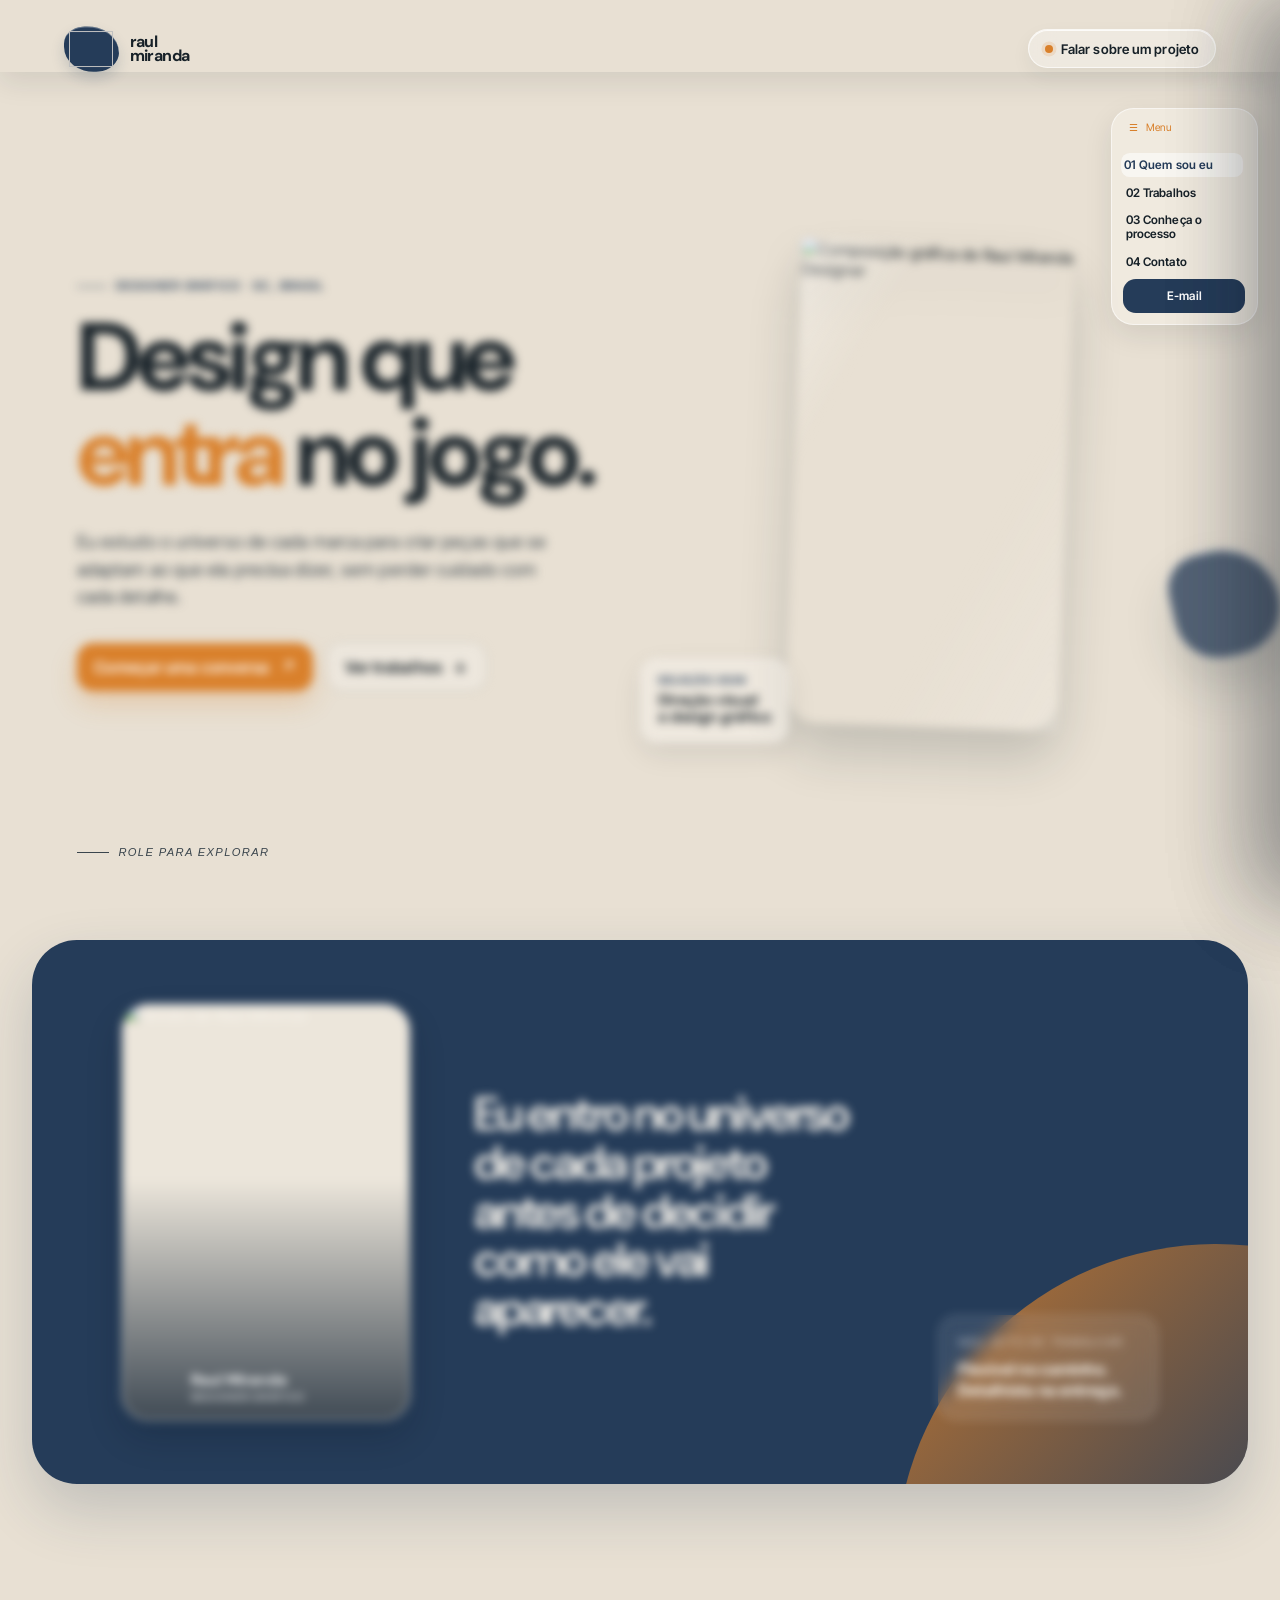
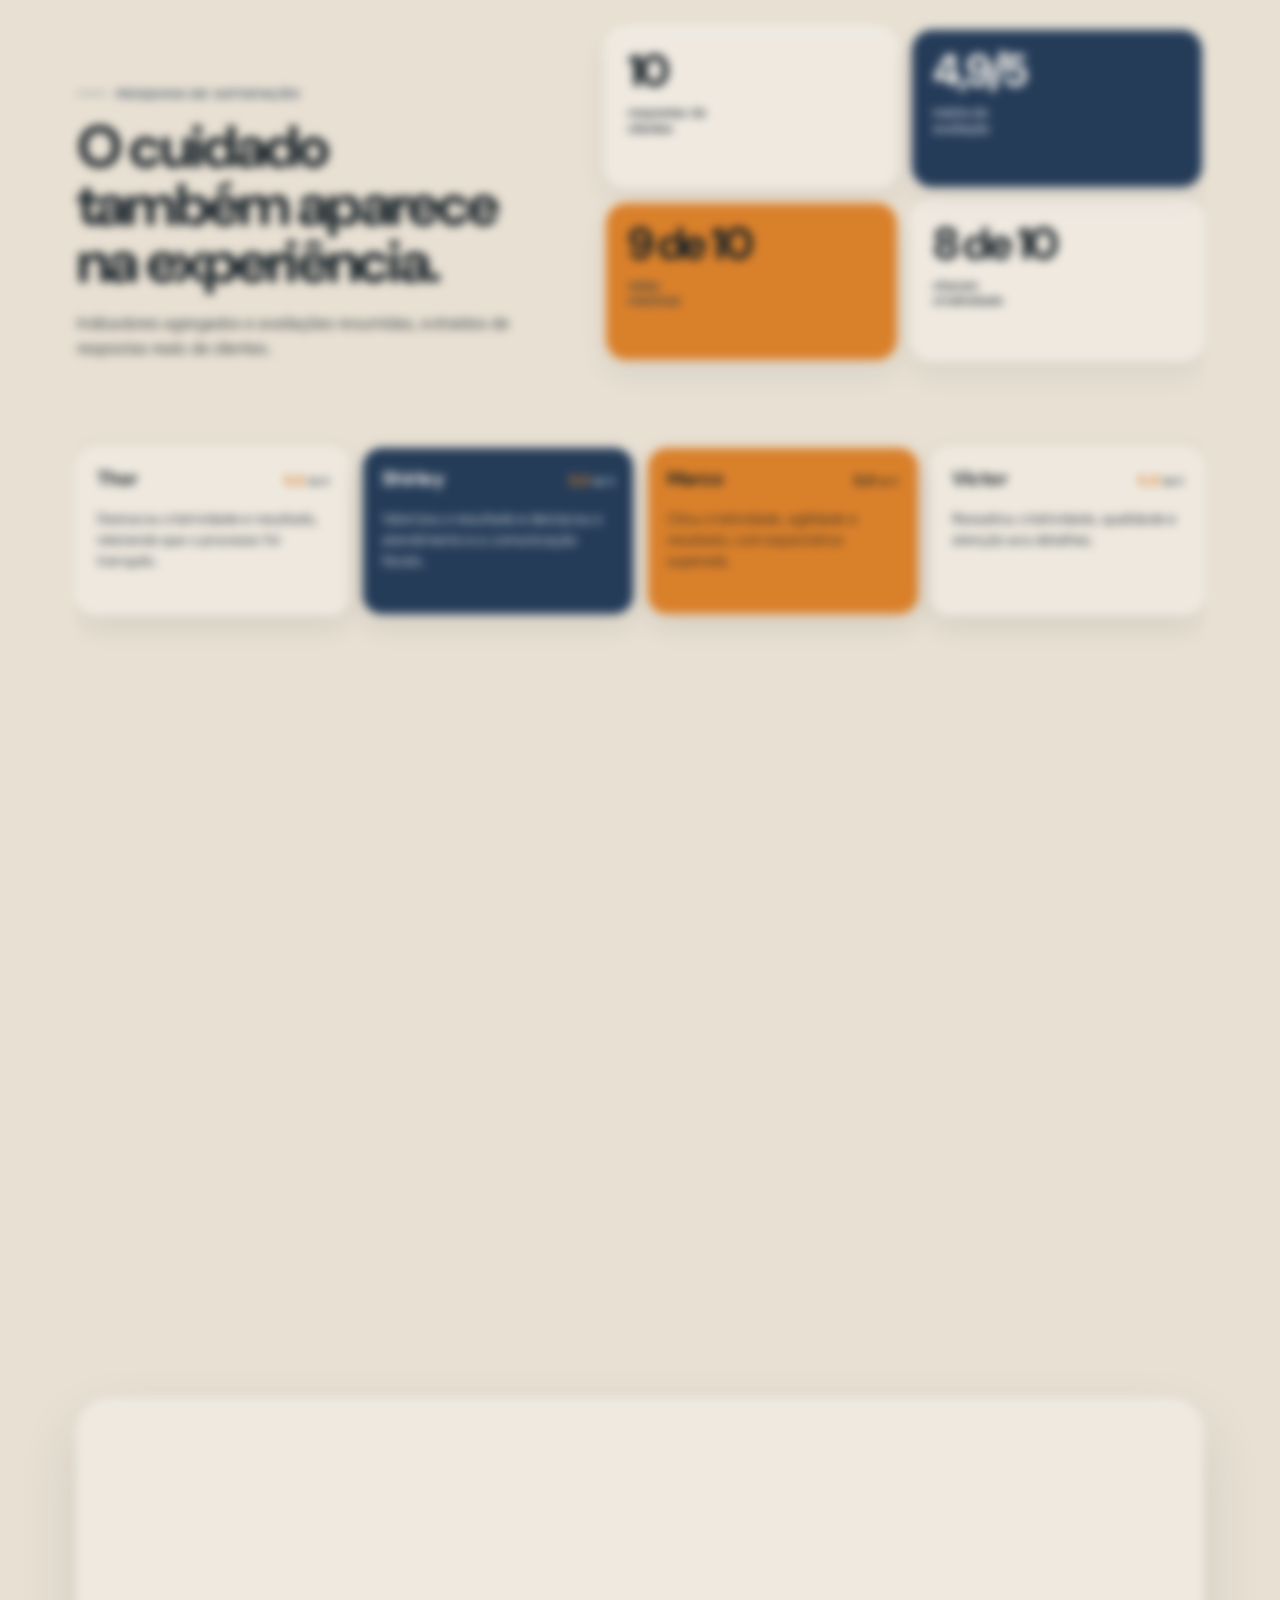
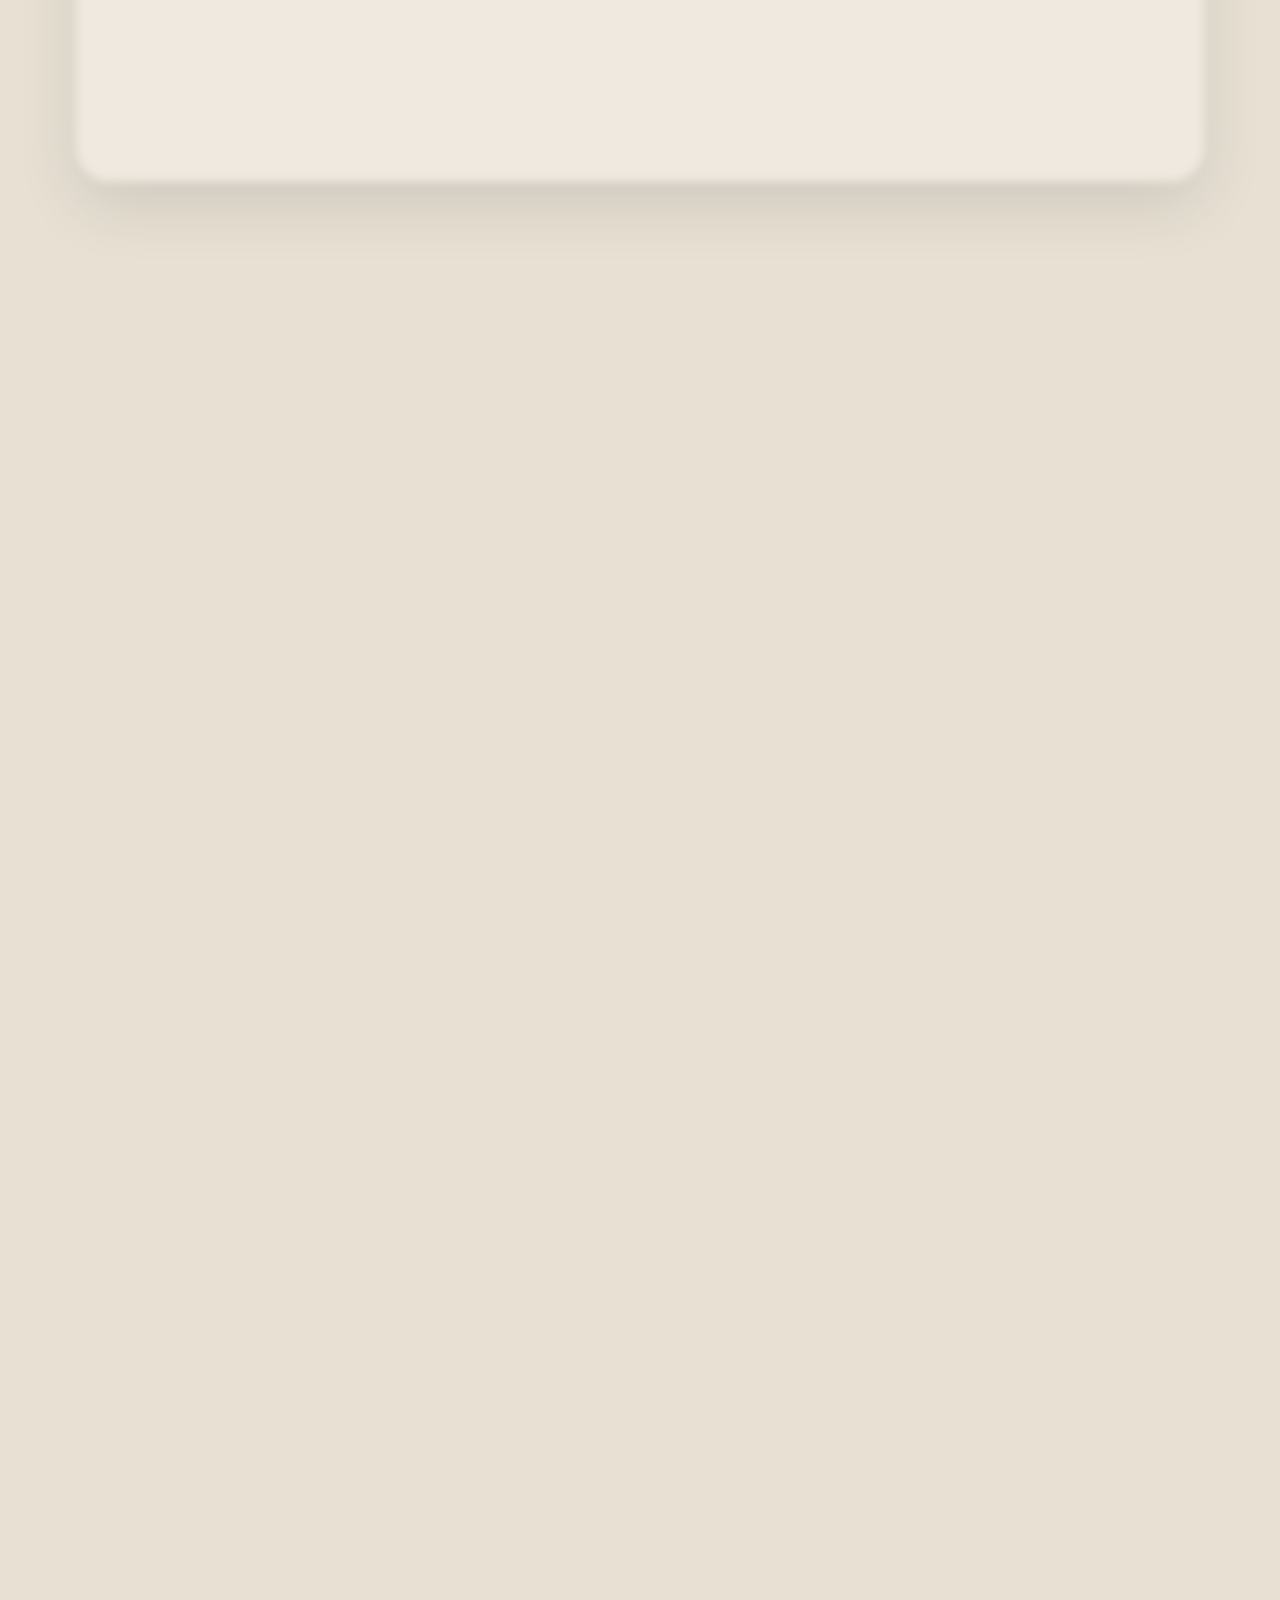
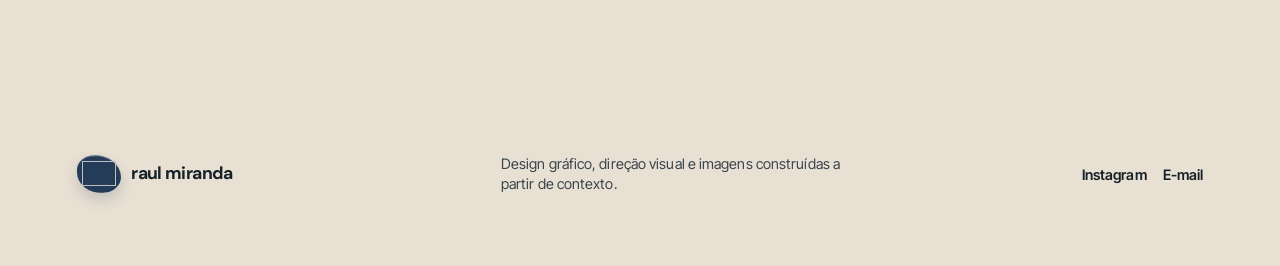
==== commit e0066799: "q loucura" ====
--- a/index.html
+++ b/index.html
@@ -12,11 +12,71 @@
     <link rel="preconnect" href="https://fonts.googleapis.com" />
     <link rel="preconnect" href="https://fonts.gstatic.com" crossorigin />
     <link href="https://fonts.googleapis.com/css2?family=DM+Sans:opsz,wght@9..40,500;9..40,600;9..40,700&family=Inter+Tight:wght@400;500;600&display=swap" rel="stylesheet" />
+    <script>
+      /* Horizonte Tátil: conteúdo primeiro; acabamento visual progressivo em equipamentos modestos. */
+      (() => {
+        const cores = Number(navigator.hardwareConcurrency || 8);
+        const memory = Number(navigator.deviceMemory || 8);
+        const reduced = Boolean(window.matchMedia && matchMedia('(prefers-reduced-motion: reduce)').matches);
+        const limited = Boolean(navigator.connection && navigator.connection.saveData) || reduced || cores <= 2 || (cores <= 4 && memory <= 4);
+        if (limited) document.documentElement.classList.add('rms-portfolio-lite');
+      })();
+    </script>
     <script type="module" crossorigin src="./assets/portfolio-CtK9hnUv.js"></script>
     <link rel="modulepreload" crossorigin href="./assets/supabase-client-wD19fxaL.js">
     <link rel="stylesheet" crossorigin href="./assets/portfolio-YELlhz2w.css">
+    <style id="rms-portfolio-performance-safety">
+      /* Horizonte Tátil: a leitura não depende de animação, efeito de vidro ou consulta remota. */
+      [data-reveal] { opacity: 1 !important; transform: none !important; }
+      html.rms-portfolio-lite .noise,
+      html.rms-portfolio-lite .page-orbit,
+      html.rms-portfolio-lite [class*="glow"],
+      html.rms-portfolio-lite [class*="halo"],
+      html.rms-portfolio-lite [class*="orb"] { display: none !important; }
+      html.rms-portfolio-lite [data-reveal] { opacity: 1 !important; transform: none !important; transition: none !important; }
+      html.rms-portfolio-lite *,
+      html.rms-portfolio-lite *::before,
+      html.rms-portfolio-lite *::after { animation: none !important; }
+      html.rms-portfolio-lite [class*="glass"],
+      html.rms-portfolio-lite .site-header,
+      html.rms-portfolio-lite .contact-rail,
+      html.rms-portfolio-lite .review-card,
+      html.rms-portfolio-lite .category-card,
+      html.rms-portfolio-lite .project-card { -webkit-backdrop-filter: none !important; backdrop-filter: none !important; filter: none !important; box-shadow: 0 10px 28px rgba(23, 33, 40, .10) !important; }
+      html.rms-portfolio-lite .section-shell:not(.hero),
+      html.rms-portfolio-lite .manifesto,
+      html.rms-portfolio-lite .satisfaction-strip,
+      html.rms-portfolio-lite .approach,
+      html.rms-portfolio-lite .contact-section { content-visibility: auto; contain-intrinsic-size: auto 900px; }
+      @media (hover:hover) { html.rms-portfolio-lite .project-card:hover, html.rms-portfolio-lite .category-card:hover { transform: translateY(-3px) !important; } }
+    </style>
+    <style id="rms-portfolio-loading-screen">
+      /* Horizonte Tátil: HUD RMS temporário, discreto e sempre liberado por timeout de segurança. */
+      #rms-loading-screen { position: fixed; inset: 0; z-index: 9999; display: grid; place-items: center; padding: 24px; background: #163145; color: #fff7ea; transition: opacity .28s ease, visibility .28s ease; }
+      #rms-loading-screen::before, #rms-loading-screen::after { content: ""; position: absolute; border: 1px solid rgba(255,247,234,.18); pointer-events: none; }
+      #rms-loading-screen::before { inset: 18px; border-radius: 28px; }
+      #rms-loading-screen::after { width: min(76vw, 640px); height: min(76vw, 640px); border-radius: 50%; border-color: rgba(249,115,22,.45); }
+      .rms-load-panel { position: relative; width: min(100%, 420px); padding: 28px; border: 1px solid rgba(255,247,234,.24); border-radius: 22px; background: rgba(13,35,50,.78); box-shadow: 0 20px 60px rgba(0,0,0,.28); }
+      .rms-load-kicker { margin: 0 0 8px; color: #ff8a42; font: 700 11px/1 "DM Sans", sans-serif; letter-spacing: .16em; }
+      .rms-load-title { margin: 0; font: 600 clamp(27px, 7vw, 42px)/.94 "Inter Tight", sans-serif; letter-spacing: -.06em; }
+      .rms-load-status { margin: 22px 0 10px; color: rgba(255,247,234,.78); font: 500 14px/1.45 "DM Sans", sans-serif; }
+      .rms-load-track { height: 5px; overflow: hidden; border-radius: 999px; background: rgba(255,247,234,.16); }
+      .rms-load-track span { display:block; width: 38%; height:100%; border-radius:inherit; background:#f97316; animation:rms-load-run 1.1s ease-in-out infinite; }
+      html.rms-portfolio-ready #rms-loading-screen { opacity: 0; visibility: hidden; pointer-events: none; }
+      @keyframes rms-load-run { 0%{transform:translateX(-100%)} 100%{transform:translateX(360%)} }
+      @media (prefers-reduced-motion: reduce), (max-width: 640px) { .rms-load-track span { animation: none; width: 62%; } }
+      html.rms-portfolio-lite .rms-load-panel { box-shadow: none; backdrop-filter: none; }
+    </style>
   </head>
   <body>
+    <div id="rms-loading-screen" role="status" aria-live="polite" aria-label="Carregando portfólio">
+      <div class="rms-load-panel">
+        <p class="rms-load-kicker">RMS // CARREGANDO ESTÚDIO</p>
+        <p class="rms-load-title">Montando<br />o jogo.</p>
+        <p class="rms-load-status">Sincronizando seu acesso ao portfólio.</p>
+        <div class="rms-load-track" aria-hidden="true"><span></span></div>
+      </div>
+    </div>
     <!-- Horizonte Tátil: vidro fosco, marca RMS oficial, apresentação editorial e uma câmera lateral que atravessa cada frente criativa. -->
     <a class="skip-link" href="#conteudo">Pular para o conteúdo</a>
     <div class="noise" aria-hidden="true"></div>
@@ -317,5 +377,6 @@
     </section>
 
     <script src="./supabase-config.js?v=20260819-03"></script>
+    <script src="./assets/rms-portfolio-language-and-loading.js?v=20260825-02"></script>
   </body>
 </html>
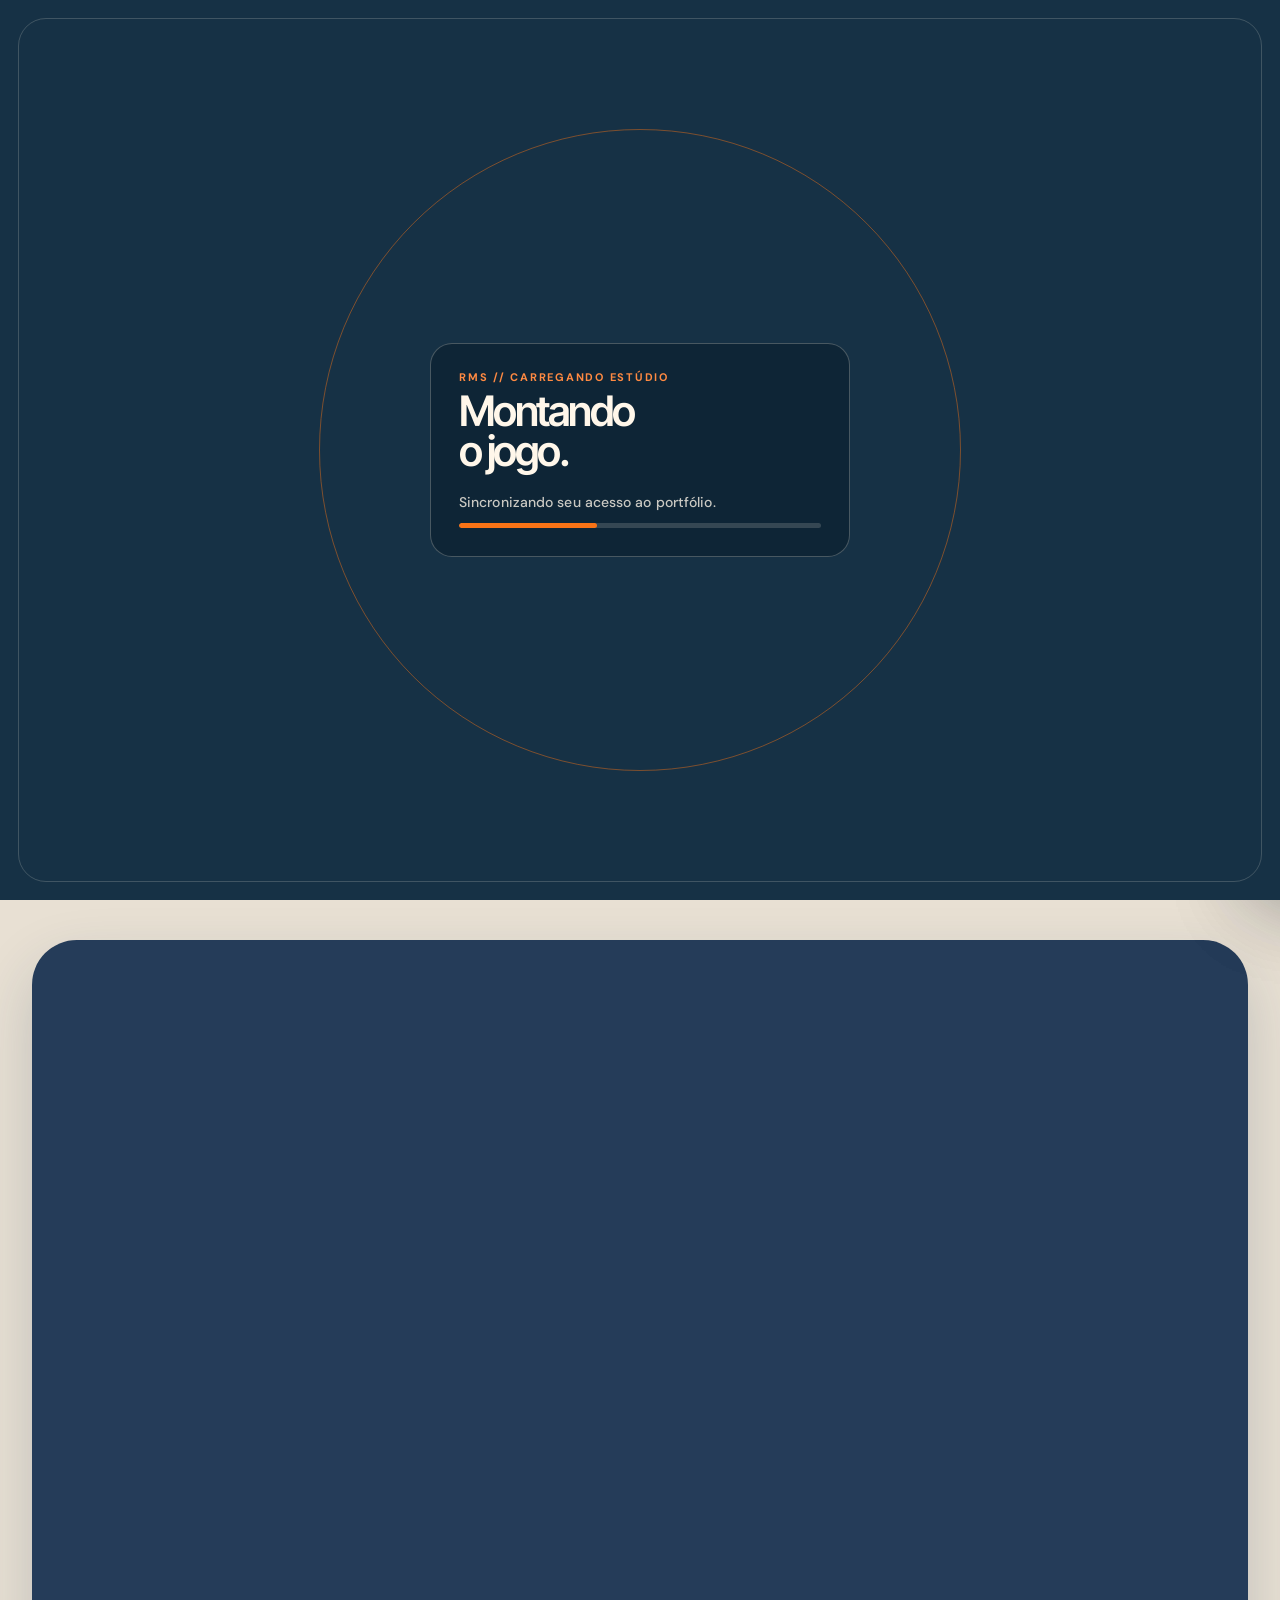
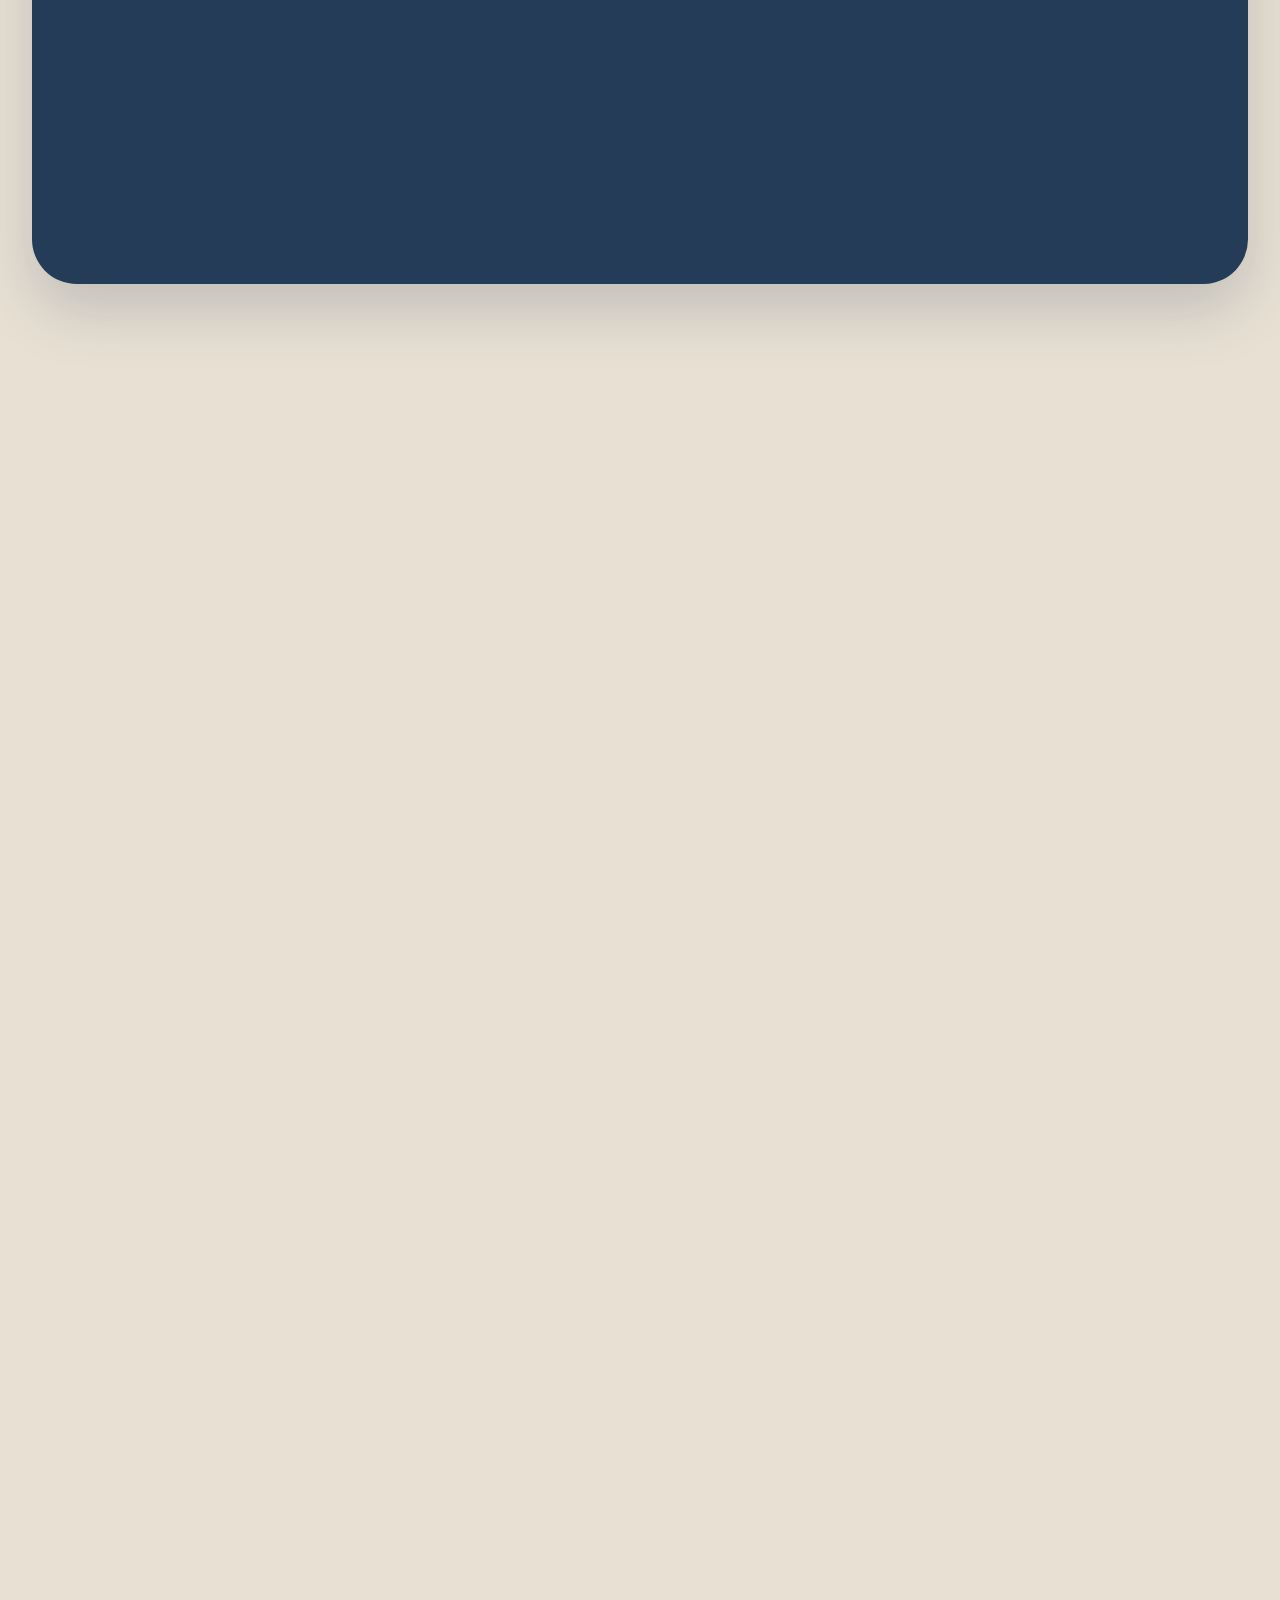
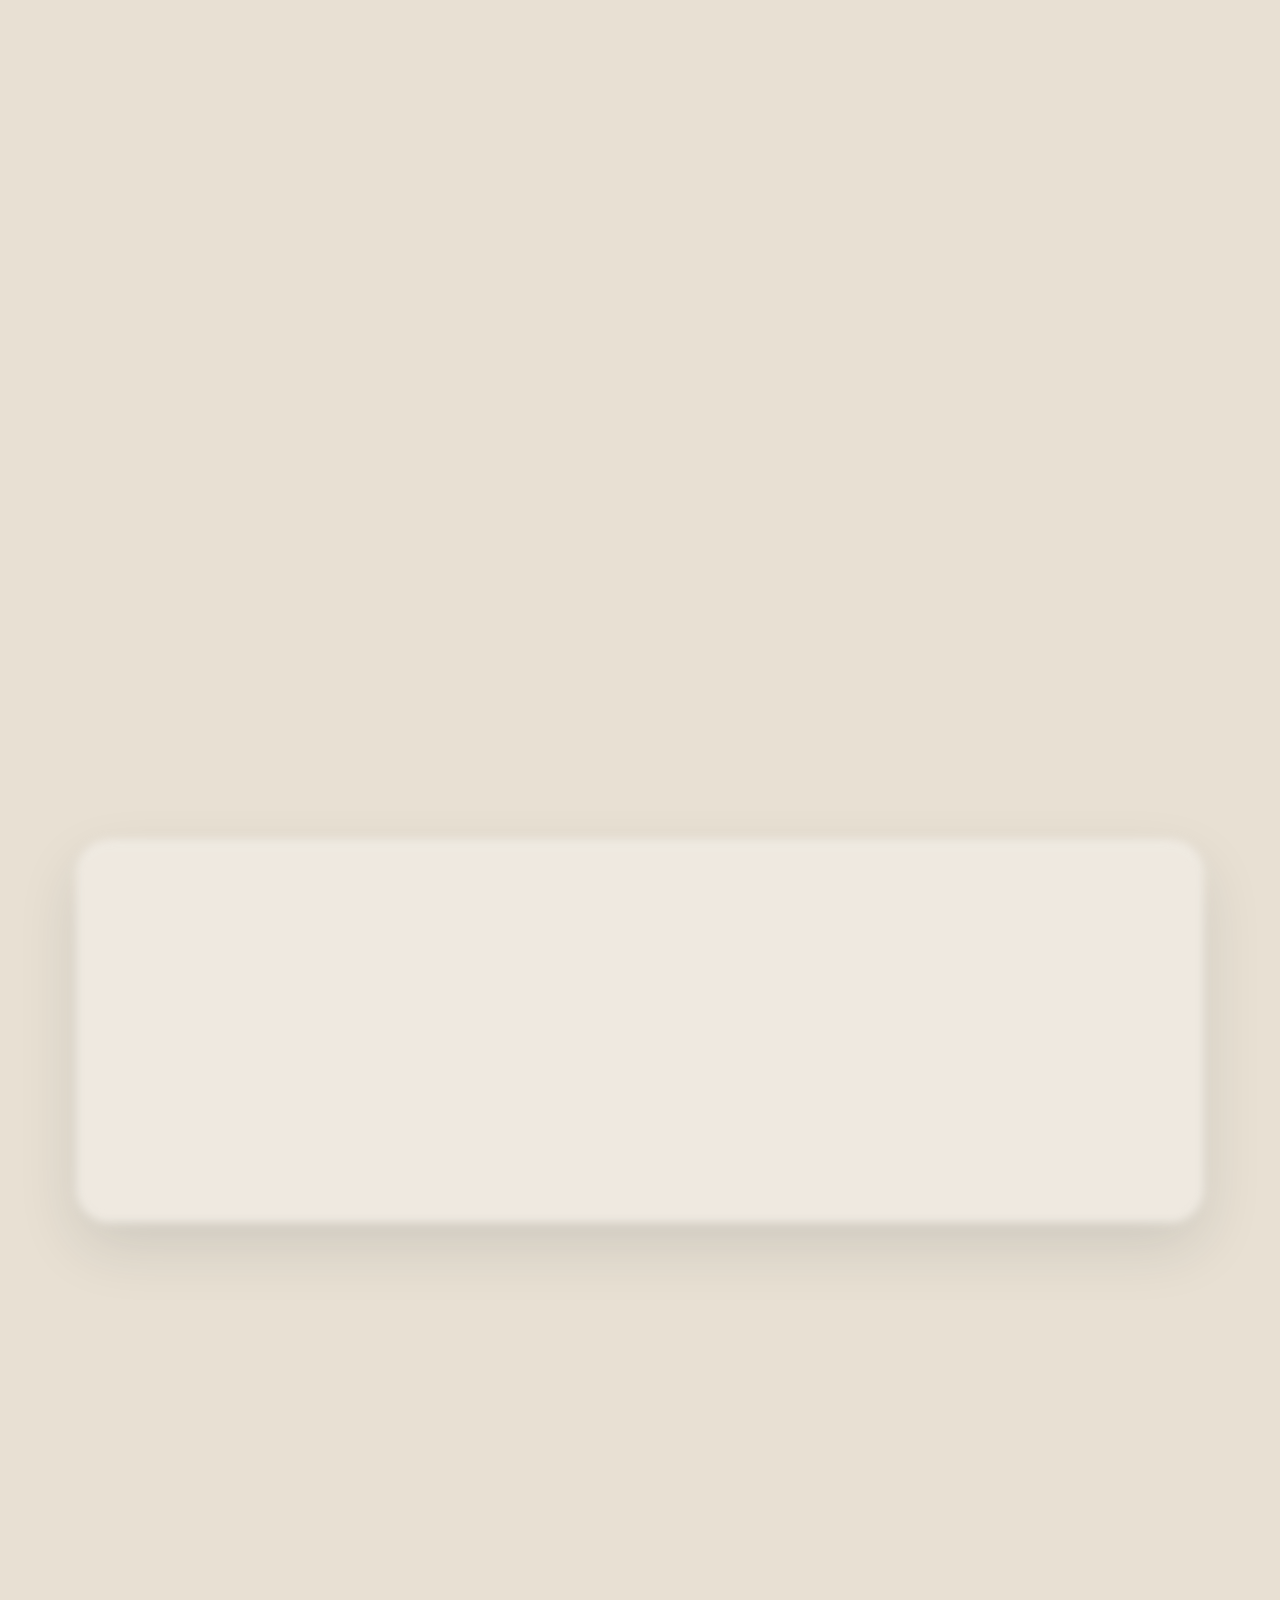
==== commit 0376d2b6: "leia" ====
--- a/index.html
+++ b/index.html
@@ -51,7 +51,7 @@
       @media (hover:hover) { html.rms-portfolio-lite .project-card:hover, html.rms-portfolio-lite .category-card:hover { transform: translateY(-3px) !important; } }
     </style>
     <style id="rms-portfolio-loading-screen">
-      /* Horizonte Tátil: HUD RMS temporário, discreto e sempre liberado por timeout de segurança. */
+      /* Horizonte Tátil: HUD RMS só libera automaticamente conteúdo já preparado; há saída manual se uma origem externa falhar. */
       #rms-loading-screen { position: fixed; inset: 0; z-index: 9999; display: grid; place-items: center; padding: 24px; background: #163145; color: #fff7ea; transition: opacity .28s ease, visibility .28s ease; }
       #rms-loading-screen::before, #rms-loading-screen::after { content: ""; position: absolute; border: 1px solid rgba(255,247,234,.18); pointer-events: none; }
       #rms-loading-screen::before { inset: 18px; border-radius: 28px; }
@@ -62,6 +62,8 @@
       .rms-load-status { margin: 22px 0 10px; color: rgba(255,247,234,.78); font: 500 14px/1.45 "DM Sans", sans-serif; }
       .rms-load-track { height: 5px; overflow: hidden; border-radius: 999px; background: rgba(255,247,234,.16); }
       .rms-load-track span { display:block; width: 38%; height:100%; border-radius:inherit; background:#f97316; animation:rms-load-run 1.1s ease-in-out infinite; }
+      .rms-load-continue { display:none; width:100%; margin-top:18px; padding:11px 14px; border:1px solid rgba(255,247,234,.42); border-radius:999px; color:#fff7ea; background:transparent; font:700 12px/1 "DM Sans",sans-serif; letter-spacing:.04em; cursor:pointer; }
+      html.rms-load-needs-help .rms-load-continue { display:block; }
       html.rms-portfolio-ready #rms-loading-screen { opacity: 0; visibility: hidden; pointer-events: none; }
       @keyframes rms-load-run { 0%{transform:translateX(-100%)} 100%{transform:translateX(360%)} }
       @media (prefers-reduced-motion: reduce), (max-width: 640px) { .rms-load-track span { animation: none; width: 62%; } }
@@ -75,6 +77,7 @@
         <p class="rms-load-title">Montando<br />o jogo.</p>
         <p class="rms-load-status">Sincronizando seu acesso ao portfólio.</p>
         <div class="rms-load-track" aria-hidden="true"><span></span></div>
+        <button class="rms-load-continue" type="button">Entrar mesmo assim</button>
       </div>
     </div>
     <!-- Horizonte Tátil: vidro fosco, marca RMS oficial, apresentação editorial e uma câmera lateral que atravessa cada frente criativa. -->
